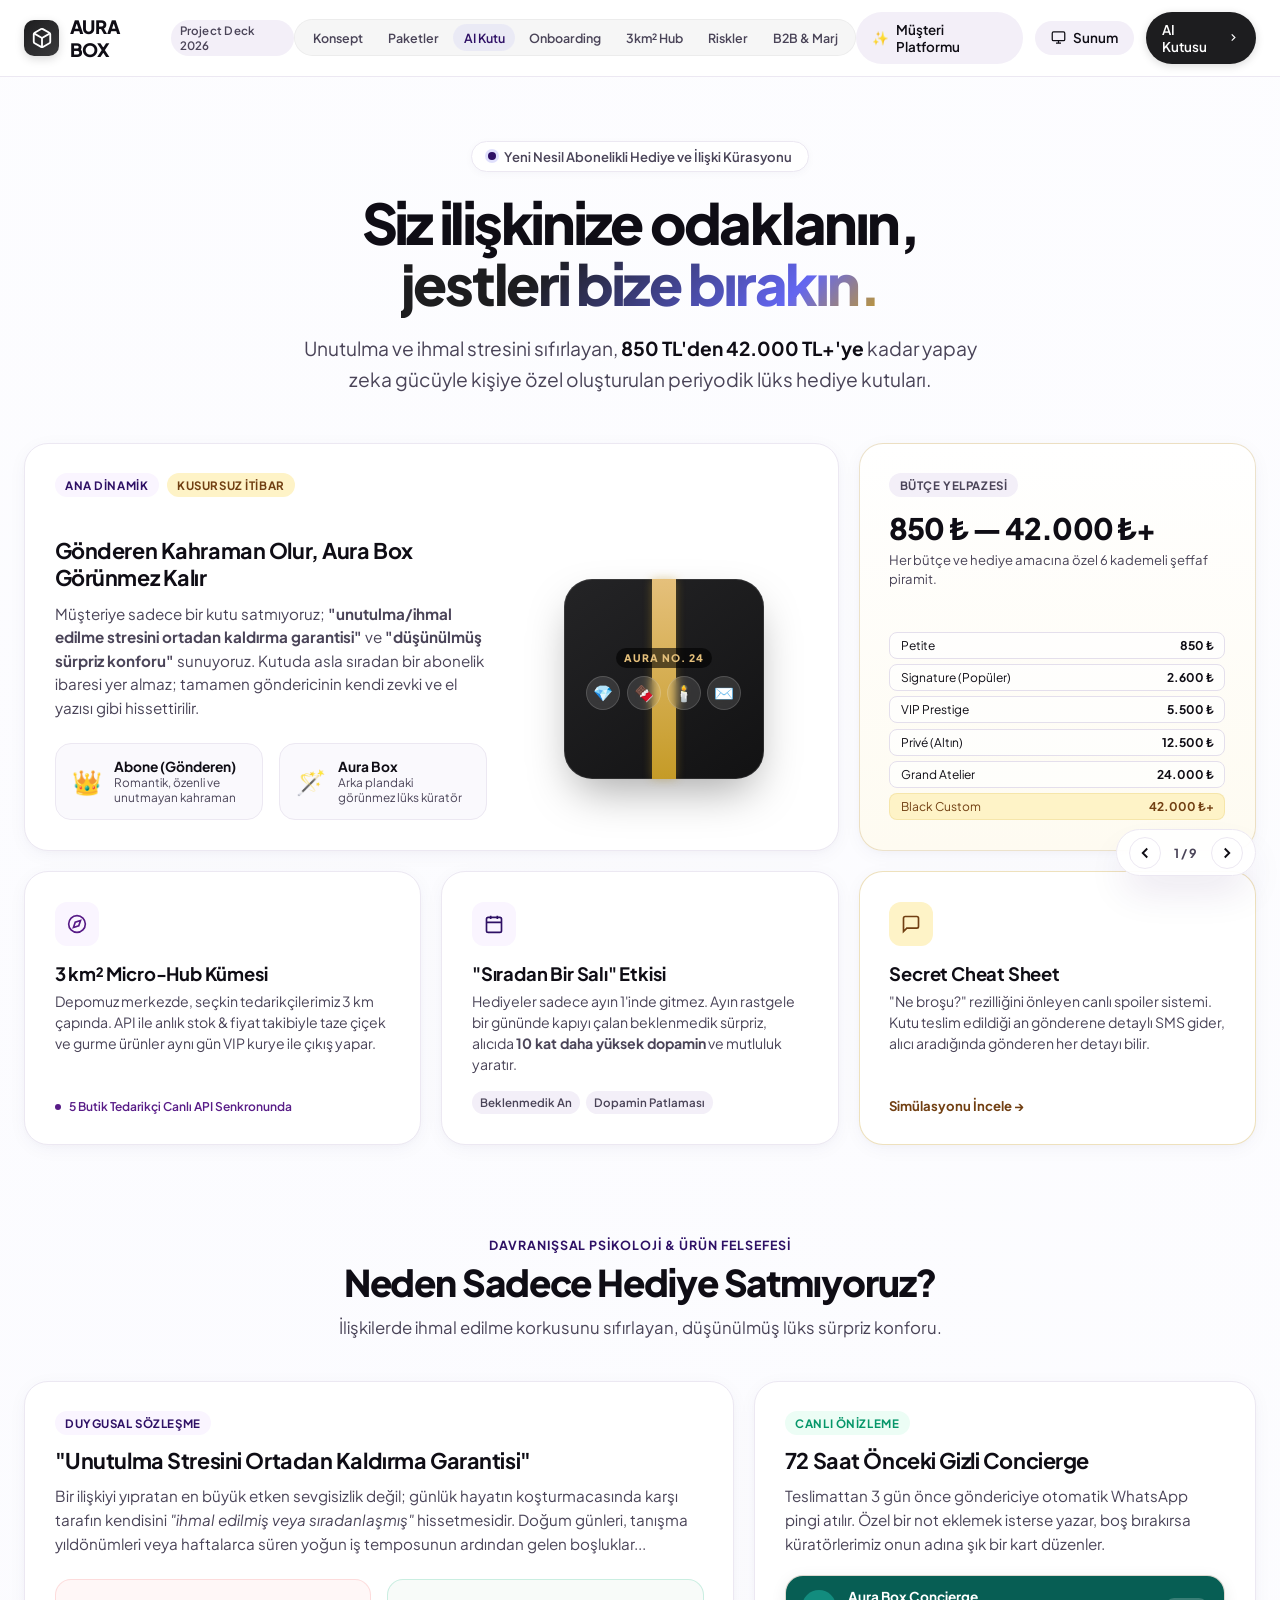
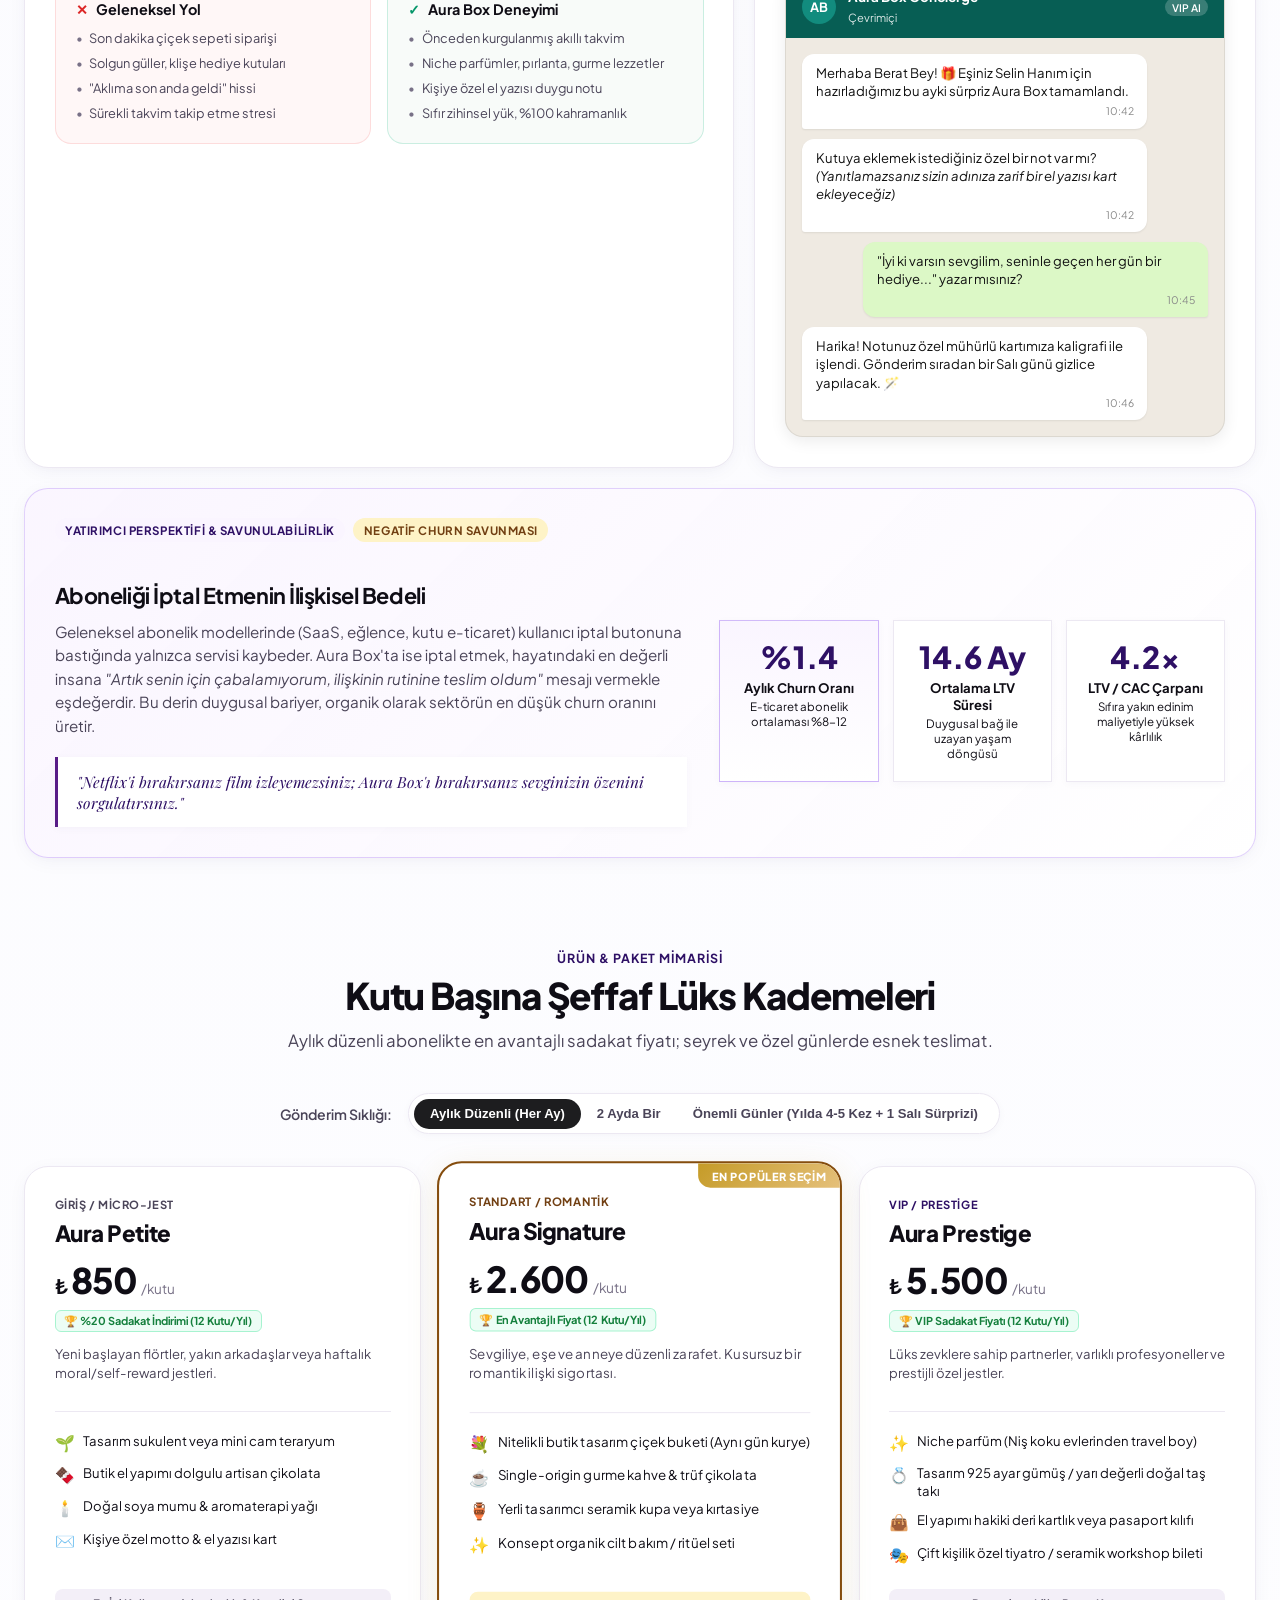
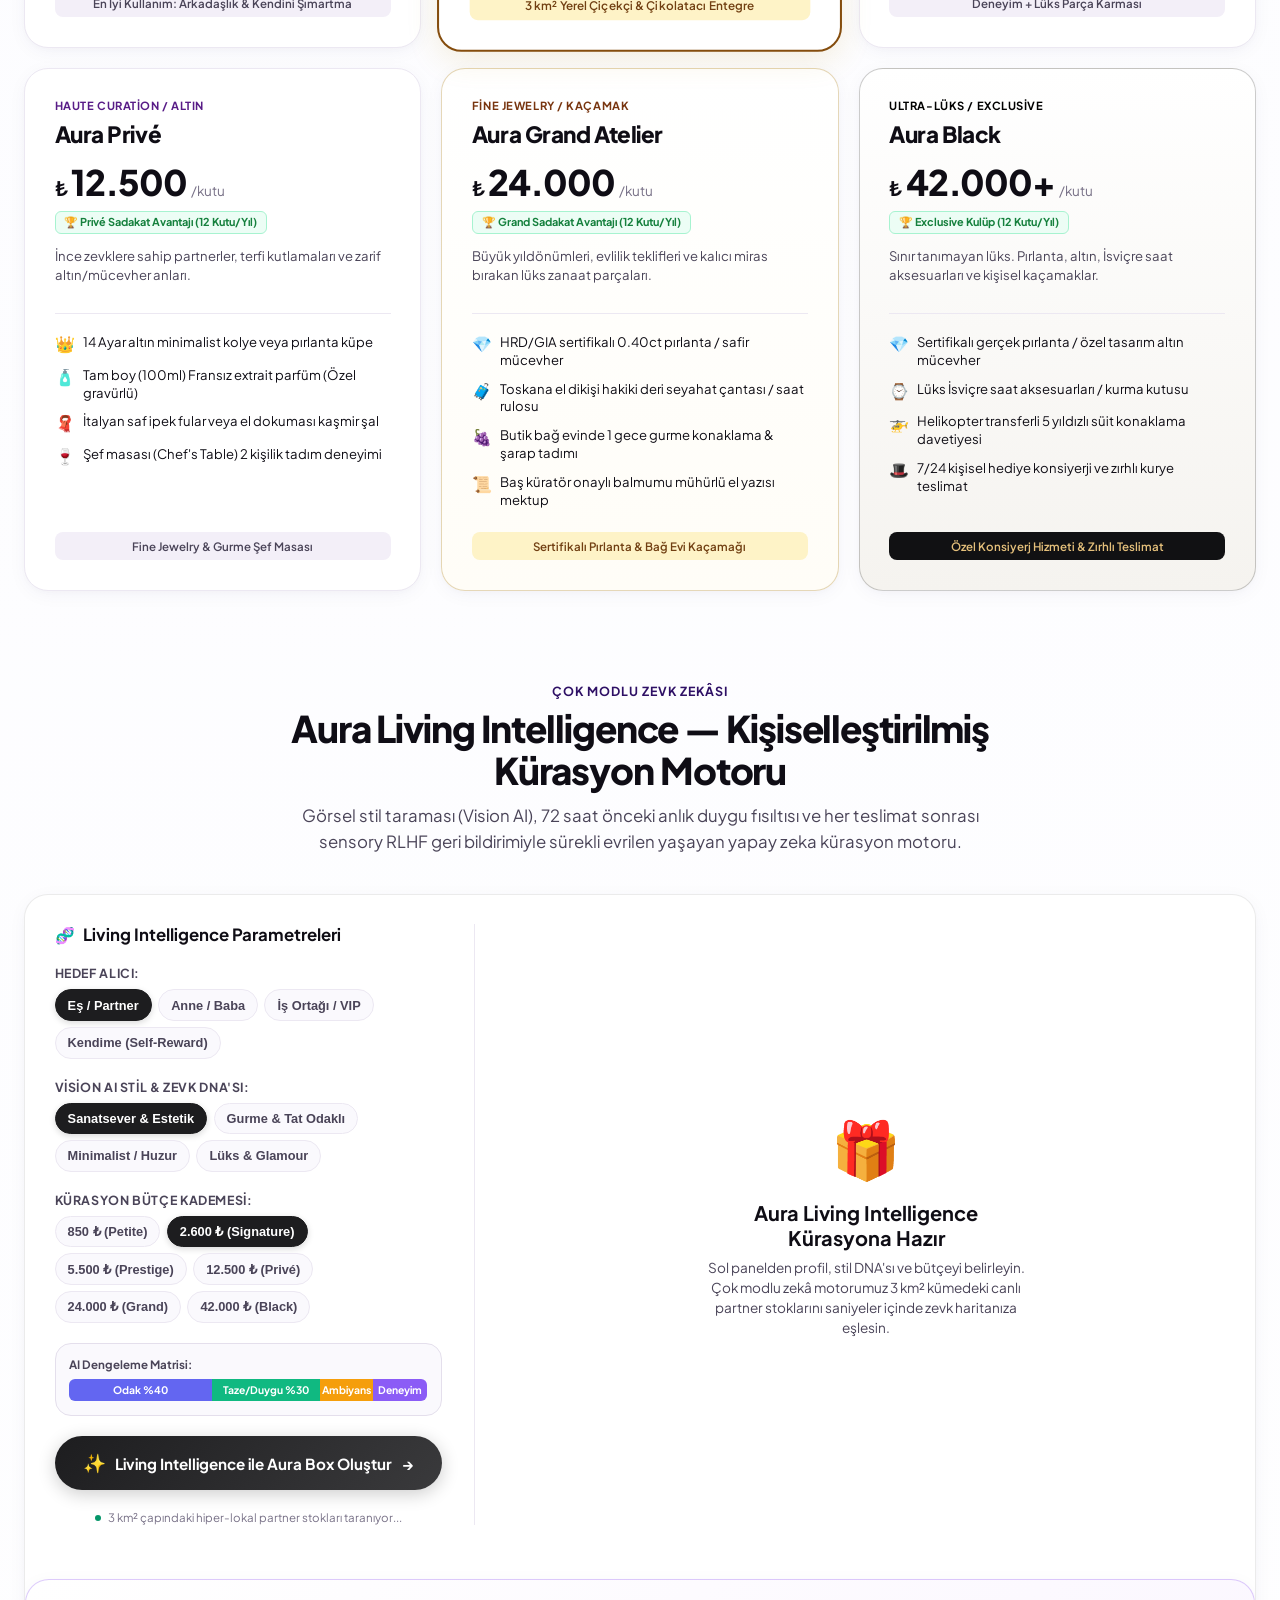
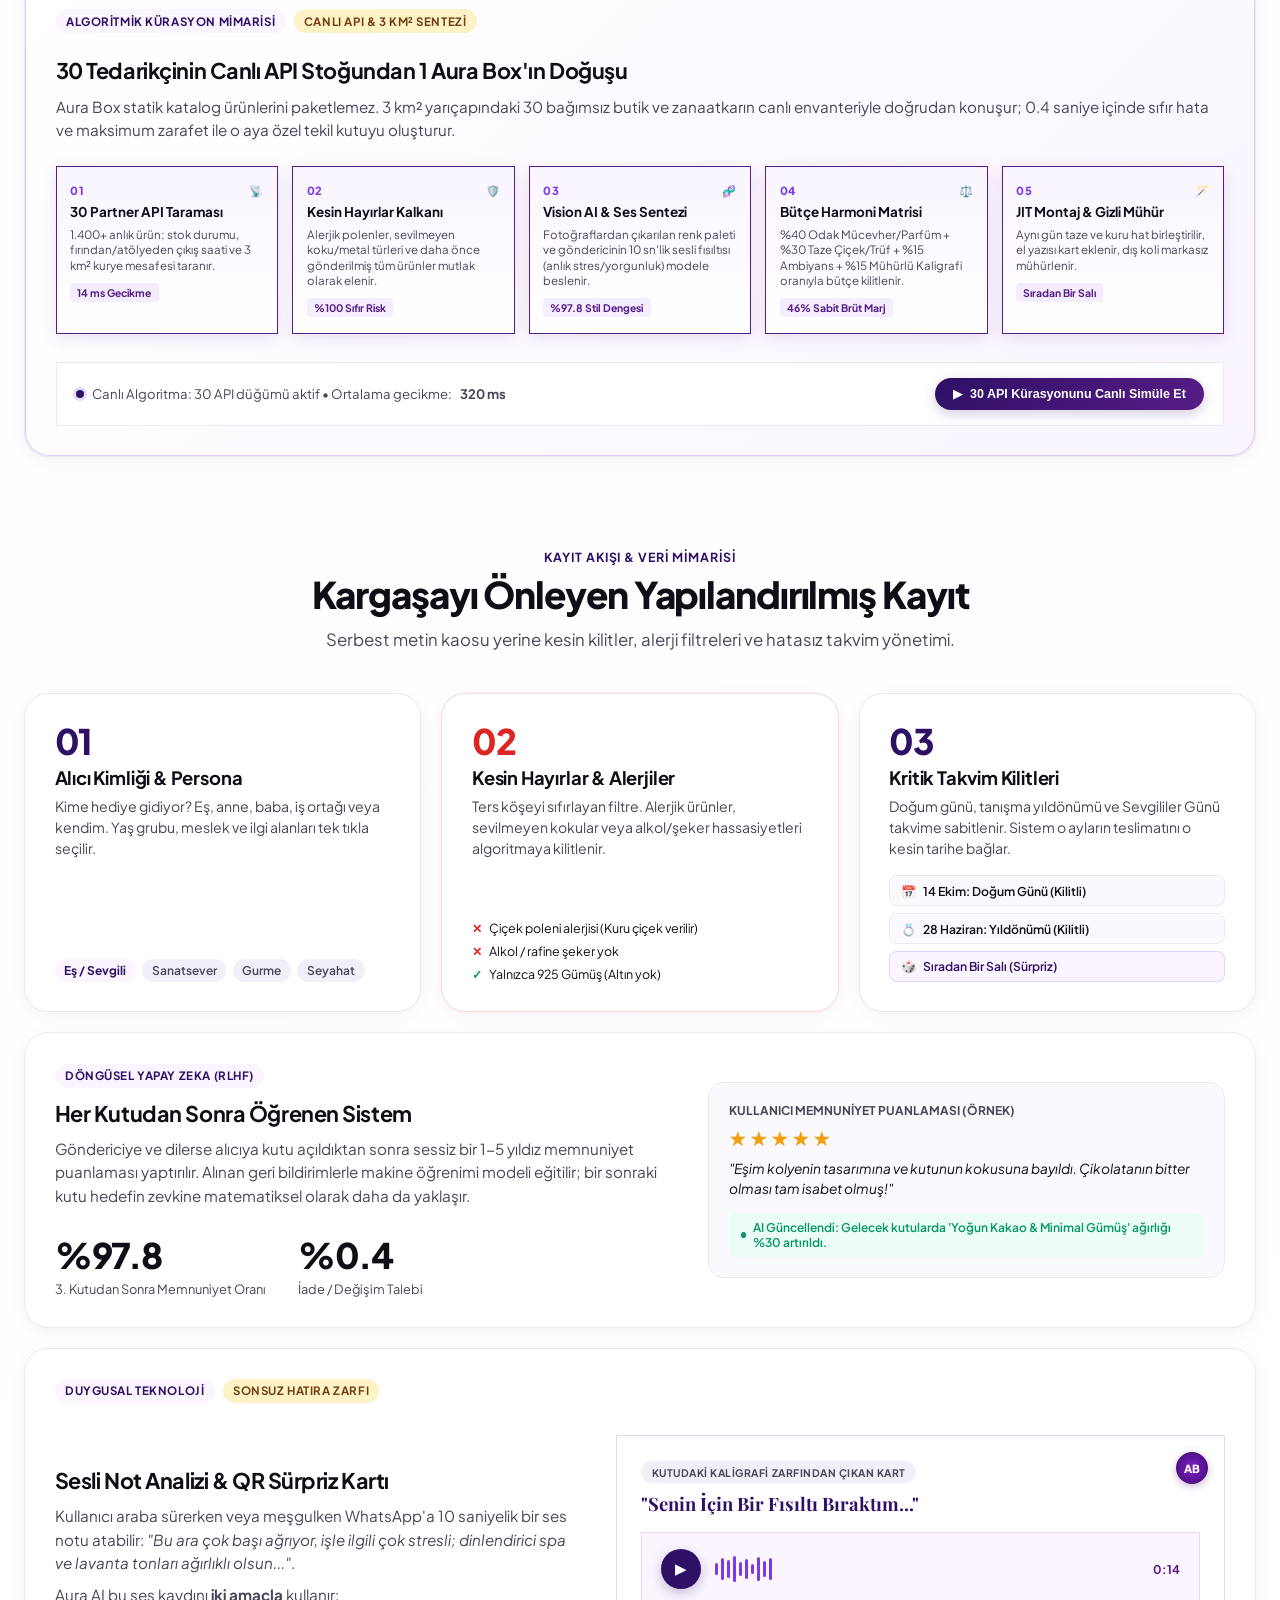
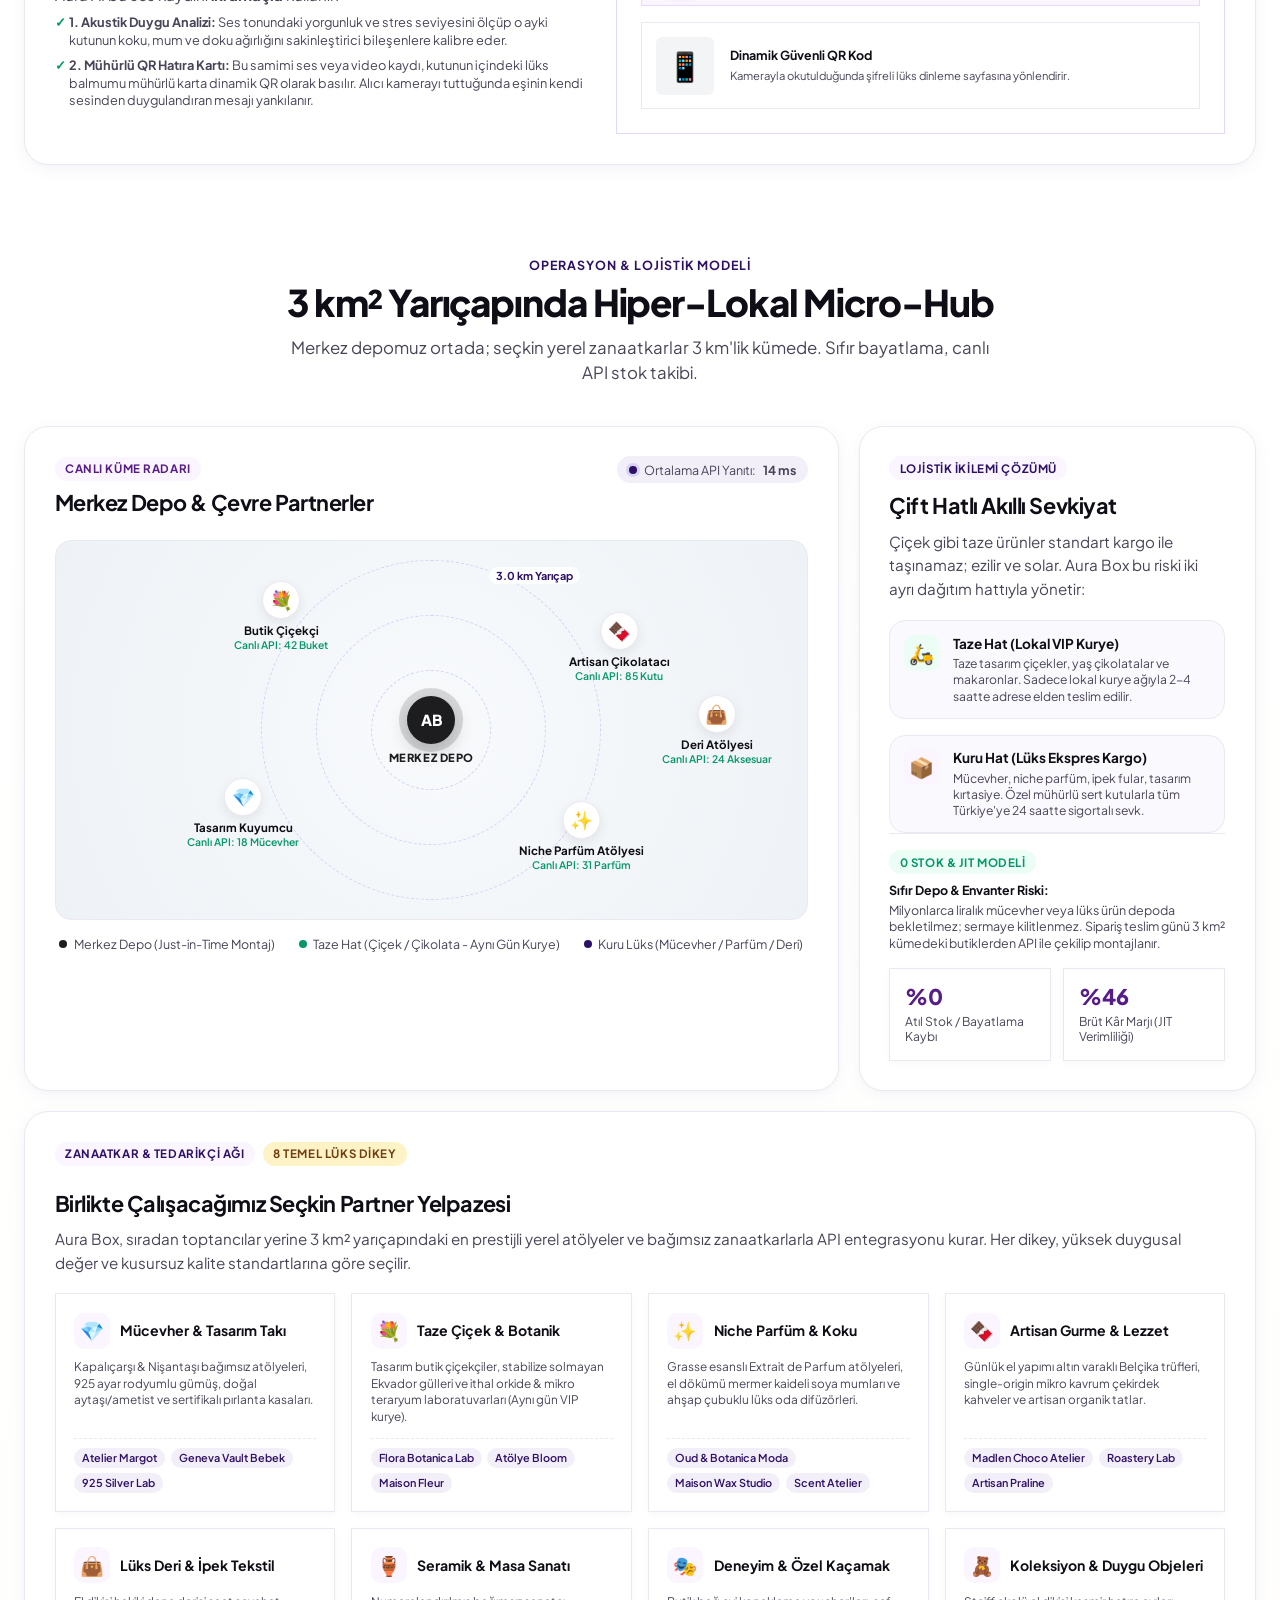
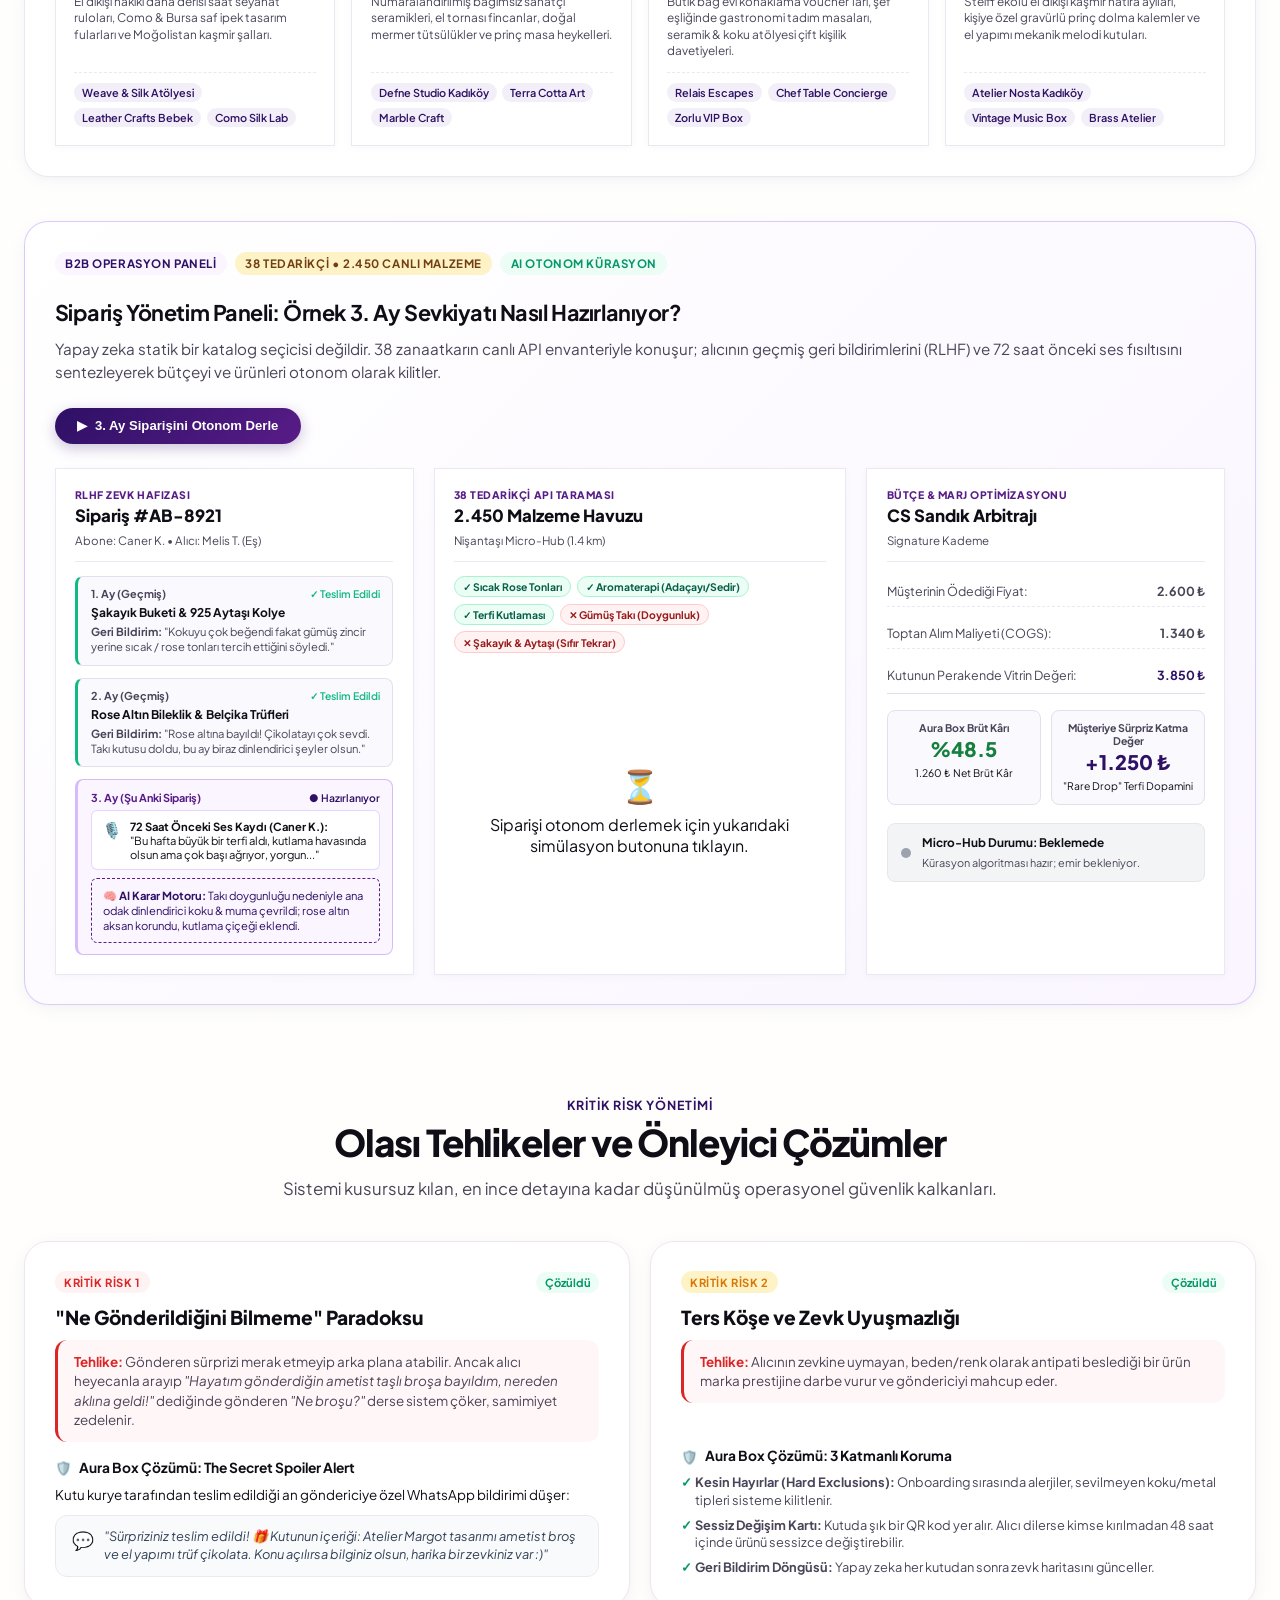
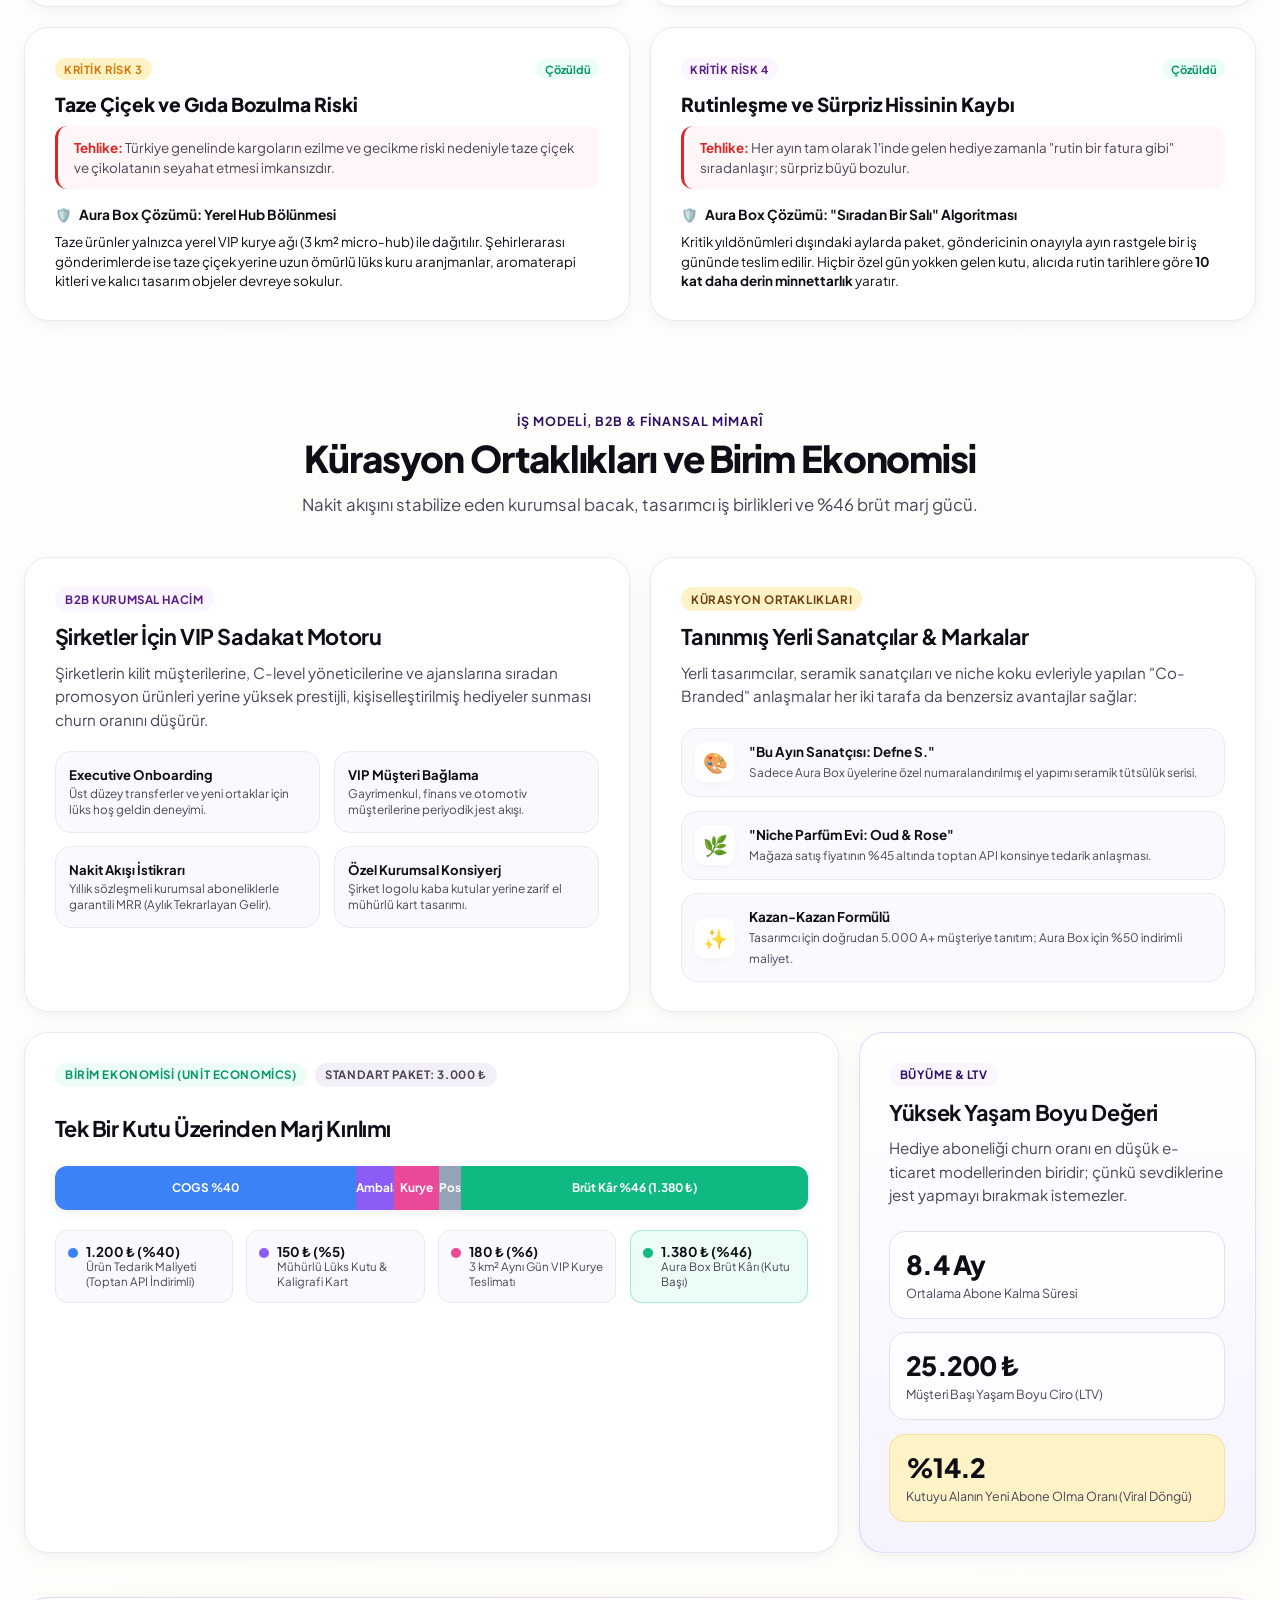
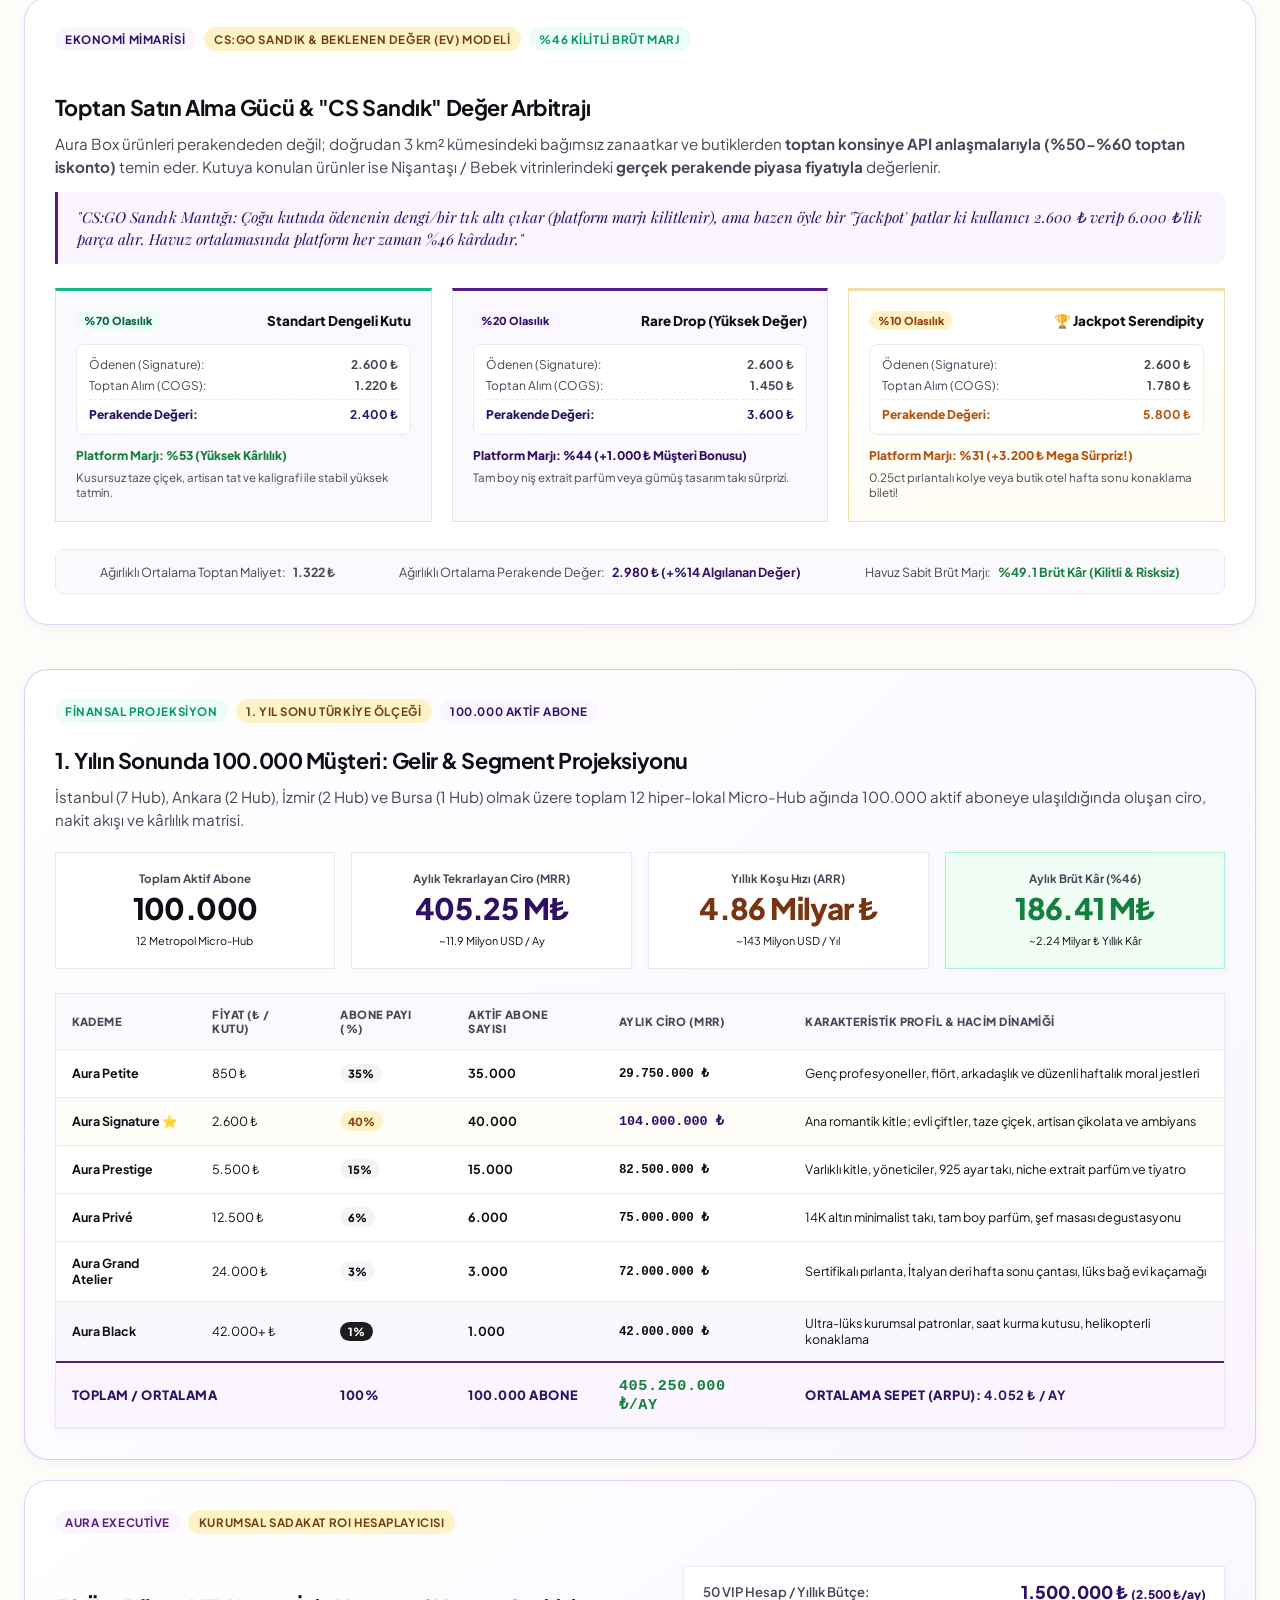
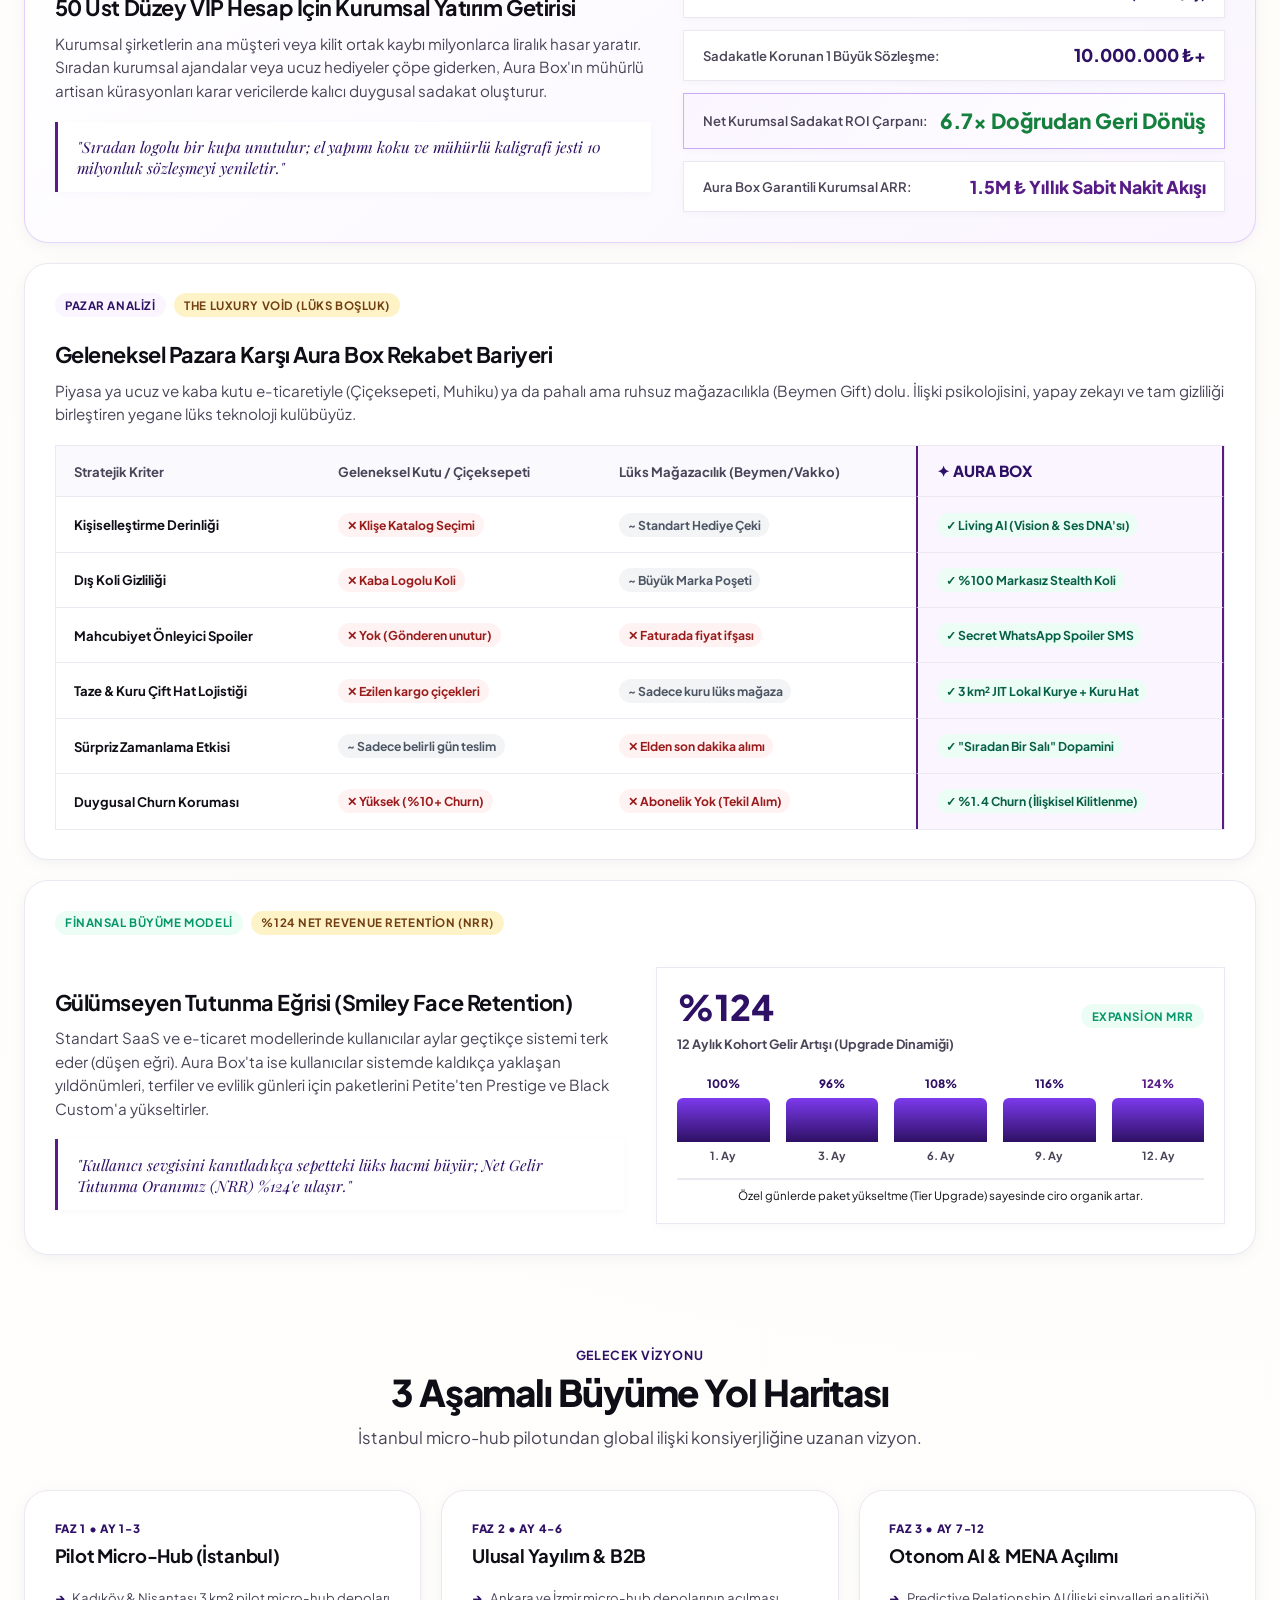
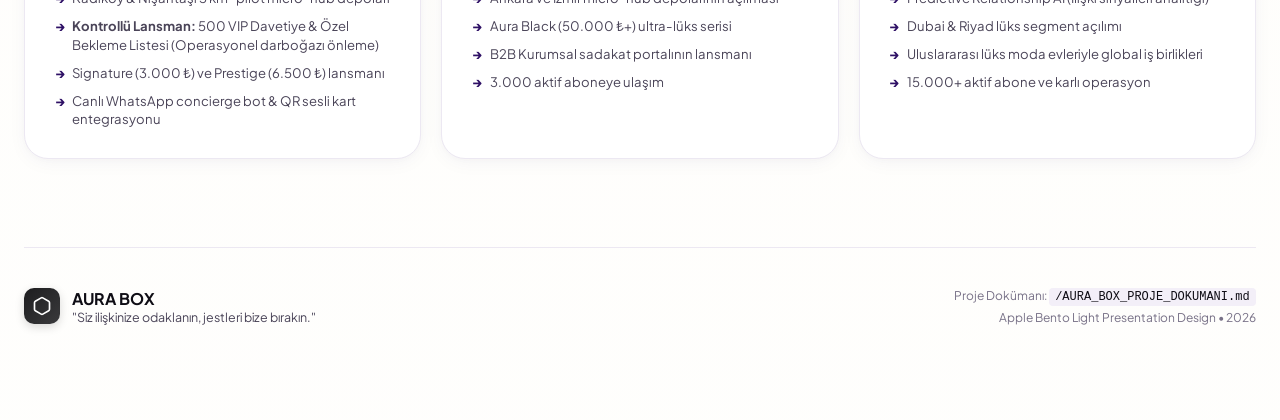
==== sunum/index.html @ 9b52b44d "feat: initial commit of Aura Box platform, pitch deck, and portal" ====
<!DOCTYPE html>
<html lang="tr">
<head>
  <meta charset="UTF-8">
  <meta name="viewport" content="width=device-width, initial-scale=1.0">
  <title>AURA BOX — Akıllı Hediye Kürasyon Platformu | Proje Sunumu</title>
  <link rel="preconnect" href="https://fonts.googleapis.com">
  <link rel="preconnect" href="https://fonts.gstatic.com" crossorigin>
  <link href="https://fonts.googleapis.com/css2?family=Plus+Jakarta+Sans:wght@300;400;500;600;700;800&family=Playfair+Display:ital,wght@0,600;1,500&display=swap" rel="stylesheet">
  <link rel="stylesheet" href="style.css">
</head>
<body class="light-theme">

  <!-- Üst Gezinme Çubuğu (Apple Frosted Glass) -->
  <header class="navbar-wrapper">
    <div class="navbar-container">
      <div class="brand-logo" onclick="window.scrollTo({top: 0, behavior: 'smooth'})">
        <div class="brand-symbol">
          <svg width="22" height="22" viewBox="0 0 24 24" fill="none" stroke="currentColor" stroke-width="2">
            <path d="M21 16V8a2 2 0 0 0-1-1.73l-7-4a2 2 0 0 0-2 0l-7 4A2 2 0 0 0 3 8v8a2 2 0 0 0 1 1.73l7 4a2 2 0 0 0 2 0l7-4A2 2 0 0 0 21 16z"/>
            <polyline points="3.27 6.96 12 12.01 20.73 6.96"/>
            <line x1="12" y1="22.08" x2="12" y2="12"/>
          </svg>
        </div>
        <span class="brand-name">AURA BOX</span>
        <span class="brand-tag">Project Deck 2026</span>
      </div>

      <nav class="nav-links">
        <a href="#deger-onerisi" class="nav-link">Konsept</a>
        <a href="#paketler" class="nav-link">Paketler</a>
        <a href="#lootbox-ai" class="nav-link highlighted-link">AI Kutu</a>
        <a href="#onboarding" class="nav-link">Onboarding</a>
        <a href="#micro-hub" class="nav-link">3km² Hub</a>
        <a href="#risk-cozum" class="nav-link">Riskler</a>
        <a href="#b2b-ekonomi" class="nav-link">B2B & Marj</a>
      </nav>

      <div class="nav-actions">
        <a href="../tasarim/" class="btn btn-secondary" title="Müşteri Platformu & Canlı Deneyim" style="text-decoration: none;">
          <span>✨</span>
          <span>Müşteri Platformu</span>
        </a>
        <button id="btnPresentationMode" class="btn btn-secondary" title="Slayt / Sunum Modu">
          <svg width="15" height="15" viewBox="0 0 24 24" fill="none" stroke="currentColor" stroke-width="2">
            <rect x="2" y="3" width="20" height="14" rx="2" ry="2"/>
            <line x1="8" y1="21" x2="16" y2="21"/>
            <line x1="12" y1="17" x2="12" y2="21"/>
          </svg>
          <span>Sunum</span>
        </button>
        <a href="#lootbox-ai" class="btn btn-primary">
          <span>AI Kutusu</span>
          <svg width="13" height="13" viewBox="0 0 24 24" fill="none" stroke="currentColor" stroke-width="2.2">
            <polyline points="9 18 15 12 9 6"/>
          </svg>
        </a>
      </div>
    </div>
  </header>

  <!-- Sunum İlerleme Çubuğu -->
  <div class="presentation-progress-bar" id="progressBar"></div>

  <!-- Ana İçerik Konteyneri -->
  <main class="page-container">

    <!-- HERO BENTO SECTION -->
    <section class="bento-section hero-section" id="hero">
      <div class="hero-header">
        <div class="pill-badge luxury-badge">
          <span class="pulse-dot"></span>
          Yeni Nesil Abonelikli Hediye ve İlişki Kürasyonu
        </div>
        <h1 class="hero-title">
          Siz ilişkinize odaklanın, <br>
          <span class="gradient-text">jestleri bize bırakın.</span>
        </h1>
        <p class="hero-subtitle">
          Unutulma ve ihmal stresini sıfırlayan, <strong>850 TL'den 42.000 TL+'ye</strong> kadar yapay zeka gücüyle kişiye özel oluşturulan periyodik lüks hediye kutuları.
        </p>
      </div>

      <!-- Hero Bento Grid -->
      <div class="bento-grid hero-grid">
        <!-- Kart 1: Öz Dinamik / Kahraman Paradigması -->
        <div class="bento-card bento-col-8 hero-main-card">
          <div class="card-inner">
            <div class="card-badge-row">
              <span class="tag-pill tag-purple">Ana Dinamik</span>
              <span class="tag-pill tag-gold">Kusursuz İtibar</span>
            </div>
            <div class="hero-concept-layout">
              <div class="concept-text">
                <h3 class="bento-title">Gönderen Kahraman Olur, Aura Box Görünmez Kalır</h3>
                <p class="bento-desc">
                  Müşteriye sadece bir kutu satmıyoruz; <strong>"unutulma/ihmal edilme stresini ortadan kaldırma garantisi"</strong> ve <strong>"düşünülmüş sürpriz konforu"</strong> sunuyoruz. Kutuda asla sıradan bir abonelik ibaresi yer almaz; tamamen göndericinin kendi zevki ve el yazısı gibi hissettirilir.
                </p>
                <div class="hero-role-duo">
                  <div class="role-pill">
                    <span class="role-icon">👑</span>
                    <div>
                      <strong>Abone (Gönderen)</strong>
                      <p>Romantik, özenli ve unutmayan kahraman</p>
                    </div>
                  </div>
                  <div class="role-pill">
                    <span class="role-icon">🪄</span>
                    <div>
                      <strong>Aura Box</strong>
                      <p>Arka plandaki görünmez lüks küratör</p>
                    </div>
                  </div>
                </div>
              </div>
              <div class="hero-box-preview">
                <div class="floating-luxury-box">
                  <div class="box-ribbon"></div>
                  <div class="box-tag">AURA NO. 24</div>
                  <div class="box-items-preview">
                    <div class="item-bubble" title="Tasarım Pırlanta / Gümüş Kolye">💎</div>
                    <div class="item-bubble" title="Artisan Çikolata & Trüf">🍫</div>
                    <div class="item-bubble" title="Niche Kokulu Soya Mumu">🕯️</div>
                    <div class="item-bubble" title="El Yazısı Özel Not">✉️</div>
                  </div>
                </div>
              </div>
            </div>
          </div>
        </div>

        <!-- Kart 2: Fiyat ve Kademe Skalası -->
        <div class="bento-card bento-col-4 metric-card bg-subtle-gold">
          <div class="card-inner">
            <span class="tag-pill tag-neutral">Bütçe Yelpazesi</span>
            <div class="metric-value">850 ₺ — 42.000 ₺+</div>
            <p class="metric-label">Her bütçe ve hediye amacına özel 6 kademeli şeffaf piramit.</p>
            <div class="tier-mini-list">
              <div class="tier-mini-item"><span>Petite</span><strong>850 ₺</strong></div>
              <div class="tier-mini-item"><span>Signature (Popüler)</span><strong>2.600 ₺</strong></div>
              <div class="tier-mini-item"><span>VIP Prestige</span><strong>5.500 ₺</strong></div>
              <div class="tier-mini-item"><span>Privé (Altın)</span><strong>12.500 ₺</strong></div>
              <div class="tier-mini-item"><span>Grand Atelier</span><strong>24.000 ₺</strong></div>
              <div class="tier-mini-item gold"><span>Black Custom</span><strong>42.000 ₺+</strong></div>
            </div>
          </div>
        </div>

        <!-- Kart 3: 3 km² Hyper-Local Micro-Hub -->
        <div class="bento-card bento-col-4 feature-card">
          <div class="card-inner">
            <div class="icon-circle icon-blue">
              <svg width="20" height="20" viewBox="0 0 24 24" fill="none" stroke="currentColor" stroke-width="2">
                <circle cx="12" cy="12" r="10"/>
                <polygon points="16.24 7.76 14.12 14.12 7.76 16.24 9.88 9.88 16.24 7.76"/>
              </svg>
            </div>
            <h4 class="card-title">3 km² Micro-Hub Kümesi</h4>
            <p class="card-body">
              Depomuz merkezde, seçkin tedarikçilerimiz 3 km çapında. API ile anlık stok & fiyat takibiyle taze çiçek ve gurme ürünler aynı gün VIP kurye ile çıkış yapar.
            </p>
            <div class="live-status-pill">
              <span class="status-indicator"></span> 5 Butik Tedarikçi Canlı API Senkronunda
            </div>
          </div>
        </div>

        <!-- Kart 4: Tersine Sürpriz: "Sıradan Bir Salı" -->
        <div class="bento-card bento-col-4 feature-card">
          <div class="card-inner">
            <div class="icon-circle icon-purple">
              <svg width="20" height="20" viewBox="0 0 24 24" fill="none" stroke="currentColor" stroke-width="2">
                <rect x="3" y="4" width="18" height="18" rx="2" ry="2"/>
                <line x1="16" y1="2" x2="16" y2="6"/>
                <line x1="8" y1="2" x2="8" y2="6"/>
                <line x1="3" y1="10" x2="21" y2="10"/>
              </svg>
            </div>
            <h4 class="card-title">"Sıradan Bir Salı" Etkisi</h4>
            <p class="card-body">
              Hediyeler sadece ayın 1'inde gitmez. Ayın rastgele bir gününde kapıyı çalan beklenmedik sürpriz, alıcıda <strong>10 kat daha yüksek dopamin</strong> ve mutluluk yaratır.
            </p>
            <div class="feature-tag-row">
              <span class="mini-chip">Beklenmedik An</span>
              <span class="mini-chip">Dopamin Patlaması</span>
            </div>
          </div>
        </div>

        <!-- Kart 5: Cheat Sheet / "Ne Gönderildiğini Bilmeme" Önleyici -->
        <div class="bento-card bento-col-4 feature-card highlight-border">
          <div class="card-inner">
            <div class="icon-circle icon-gold">
              <svg width="20" height="20" viewBox="0 0 24 24" fill="none" stroke="currentColor" stroke-width="2">
                <path d="M21 15a2 2 0 0 1-2 2H7l-4 4V5a2 2 0 0 1 2-2h14a2 2 0 0 1 2 2z"/>
              </svg>
            </div>
            <h4 class="card-title">Secret Cheat Sheet</h4>
            <p class="card-body">
              "Ne broşu?" rezilliğini önleyen canlı spoiler sistemi. Kutu teslim edildiği an gönderene detaylı SMS gider, alıcı aradığında gönderen her detayı bilir.
            </p>
            <a href="#risk-cozum" class="inline-action-link">Simülasyonu İncele &rarr;</a>
          </div>
        </div>
      </div>
    </section>

    <!-- SECTION 1: DEĞER ÖNERİSİ & PSİKOLOJİ -->
    <section class="bento-section" id="deger-onerisi">
      <div class="section-title-wrap">
        <span class="section-kicker">Davranışsal Psikoloji & Ürün Felsefesi</span>
        <h2 class="section-heading">Neden Sadece Hediye Satmıyoruz?</h2>
        <p class="section-subtext">İlişkilerde ihmal edilme korkusunu sıfırlayan, düşünülmüş lüks sürpriz konforu.</p>
      </div>

      <div class="bento-grid">
        <!-- Büyük Psikoloji Kartı -->
        <div class="bento-card bento-col-7">
          <div class="card-inner">
            <div class="tag-pill tag-purple">Duygusal Sözleşme</div>
            <h3 class="bento-title mt-12">"Unutulma Stresini Ortadan Kaldırma Garantisi"</h3>
            <p class="bento-desc">
              Bir ilişkiyi yıpratan en büyük etken sevgisizlik değil; günlük hayatın koşturmacasında karşı tarafın kendisini <em>"ihmal edilmiş veya sıradanlaşmış"</em> hissetmesidir. Doğum günleri, tanışma yıldönümleri veya haftalarca süren yoğun iş temposunun ardından gelen boşluklar...
            </p>
            <div class="comparison-grid">
              <div class="comparison-box bad">
                <div class="comp-header">
                  <span class="comp-icon">✕</span>
                  <strong>Geleneksel Yol</strong>
                </div>
                <ul>
                  <li>Son dakika çiçek sepeti siparişi</li>
                  <li>Solgun güller, klişe hediye kutuları</li>
                  <li>"Aklıma son anda geldi" hissi</li>
                  <li>Sürekli takvim takip etme stresi</li>
                </ul>
              </div>
              <div class="comparison-box good">
                <div class="comp-header">
                  <span class="comp-icon">✓</span>
                  <strong>Aura Box Deneyimi</strong>
                </div>
                <ul>
                  <li>Önceden kurgulanmış akıllı takvim</li>
                  <li>Niche parfümler, pırlanta, gurme lezzetler</li>
                  <li>Kişiye özel el yazısı duygu notu</li>
                  <li>Sıfır zihinsel yük, %100 kahramanlık</li>
                </ul>
              </div>
            </div>
          </div>
        </div>

        <!-- İnteraktif WhatsApp Concierge Simülatörü -->
        <div class="bento-card bento-col-5">
          <div class="card-inner">
            <div class="tag-pill tag-green">Canlı Önizleme</div>
            <h3 class="bento-title mt-12">72 Saat Önceki Gizli Concierge</h3>
            <p class="bento-desc">
              Teslimattan 3 gün önce göndericiye otomatik WhatsApp pingi atılır. Özel bir not eklemek isterse yazar, boş bırakırsa küratörlerimiz onun adına şık bir kart düzenler.
            </p>

            <div class="phone-chat-mockup">
              <div class="phone-chat-header">
                <div class="chat-avatar">AB</div>
                <div class="chat-info">
                  <strong>Aura Box Concierge</strong>
                  <span>Çevrimiçi</span>
                </div>
                <span class="chat-secure-badge">VIP AI</span>
              </div>
              <div class="chat-bubble-stream">
                <div class="chat-message incoming">
                  <p>Merhaba Berat Bey! 🎁 Eşiniz Selin Hanım için hazırladığımız bu ayki sürpriz Aura Box tamamlandı.</p>
                  <span class="chat-time">10:42</span>
                </div>
                <div class="chat-message incoming">
                  <p>Kutuya eklemek istediğiniz özel bir not var mı? <em>(Yanıtlamazsanız sizin adınıza zarif bir el yazısı kart ekleyeceğiz)</em></p>
                  <span class="chat-time">10:42</span>
                </div>
                <div class="chat-message outgoing">
                  <p>"İyi ki varsın sevgilim, seninle geçen her gün bir hediye..." yazar mısınız?</p>
                  <span class="chat-time">10:45</span>
                </div>
                <div class="chat-message incoming">
                  <p>Harika! Notunuz özel mühürlü kartımıza kaligrafi ile işlendi. Gönderim sıradan bir Salı günü gizlice yapılacak. 🪄</p>
                  <span class="chat-time">10:46</span>
                </div>
              </div>
            </div>
          </div>
        </div>

        <!-- Kart 3: Negatif Churn & Duygusal Kilitlenme (Emotional Lock-In) -->
        <div class="bento-card bento-col-12 emotional-lockin-card">
          <div class="card-inner">
            <div class="card-badge-row">
              <span class="tag-pill tag-purple">Yatırımcı Perspektifi & Savunulabilirlik</span>
              <span class="tag-pill tag-gold">Negatif Churn Savunması</span>
            </div>
            <div class="lockin-layout">
              <div class="lockin-text">
                <h3 class="bento-title mt-8">Aboneliği İptal Etmenin İlişkisel Bedeli</h3>
                <p class="bento-desc">
                  Geleneksel abonelik modellerinde (SaaS, eğlence, kutu e-ticaret) kullanıcı iptal butonuna bastığında yalnızca servisi kaybeder. Aura Box'ta ise iptal etmek, hayatındaki en değerli insana <em>"Artık senin için çabalamıyorum, ilişkinin rutinine teslim oldum"</em> mesajı vermekle eşdeğerdir. Bu derin duygusal bariyer, organik olarak sektörün en düşük churn oranını üretir.
                </p>
                <div class="lockin-quote">
                  "Netflix'i bırakırsanız film izleyemezsiniz; Aura Box'ı bırakırsanız sevginizin özenini sorgulatırsınız."
                </div>
              </div>
              <div class="lockin-metrics-grid">
                <div class="lockin-metric-box highlight">
                  <span class="l-metric-val">%1.4</span>
                  <span class="l-metric-label">Aylık Churn Oranı</span>
                  <span class="l-metric-sub">E-ticaret abonelik ortalaması %8-12</span>
                </div>
                <div class="lockin-metric-box">
                  <span class="l-metric-val">14.6 Ay</span>
                  <span class="l-metric-label">Ortalama LTV Süresi</span>
                  <span class="l-metric-sub">Duygusal bağ ile uzayan yaşam döngüsü</span>
                </div>
                <div class="lockin-metric-box">
                  <span class="l-metric-val">4.2x</span>
                  <span class="l-metric-label">LTV / CAC Çarpanı</span>
                  <span class="l-metric-sub">Sıfıra yakın edinim maliyetiyle yüksek kârlılık</span>
                </div>
              </div>
            </div>
          </div>
        </div>
      </div>
    </section>

    <!-- SECTION 2: MODÜLER PAKETLER & KADEMELER -->
    <section class="bento-section" id="paketler">
      <div class="section-title-wrap">
        <span class="section-kicker">Ürün & Paket Mimarisi</span>
        <h2 class="section-heading">Kutu Başına Şeffaf Lüks Kademeleri</h2>
        <p class="section-subtext">Aylık düzenli abonelikte en avantajlı sadakat fiyatı; seyrek ve özel günlerde esnek teslimat.</p>
      </div>

      <!-- Frekans Seçici Bar -->
      <div class="frequency-selector-bar">
        <span class="freq-label">Gönderim Sıklığı:</span>
        <div class="freq-toggle-group">
          <button class="freq-btn active" data-freq="monthly">Aylık Düzenli (Her Ay)</button>
          <button class="freq-btn" data-freq="bimonthly">2 Ayda Bir</button>
          <button class="freq-btn" data-freq="special">Önemli Günler (Yılda 4-5 Kez + 1 Salı Sürprizi)</button>
        </div>
      </div>

      <!-- Paket Bento Grid -->
      <div class="bento-grid package-grid">
        <!-- Paket 1: Petite -->
        <div class="bento-card package-card" data-tier="petite">
          <div class="card-inner">
            <div class="pack-badge">Giriş / Micro-Jest</div>
            <h3 class="pack-name">Aura Petite</h3>
            <div class="pack-price">
              <span class="currency">₺</span>
              <span class="amount">850</span>
              <span class="period">/kutu</span>
            </div>
            <div class="pack-freq-sub">
              <span class="freq-tag-badge loyalty">🏆 %20 Sadakat İndirimi (12 Kutu/Yıl)</span>
            </div>
            <p class="pack-summary">Yeni başlayan flörtler, yakın arkadaşlar veya haftalık moral/self-reward jestleri.</p>
            <hr class="pack-divider">
            <ul class="pack-feature-list">
              <li><span>🌱</span> Tasarım sukulent veya mini cam teraryum</li>
              <li><span>🍫</span> Butik el yapımı dolgulu artisan çikolata</li>
              <li><span>🕯️</span> Doğal soya mumu & aromaterapi yağı</li>
              <li><span>✉️</span> Kişiye özel motto & el yazısı kart</li>
            </ul>
            <div class="pack-tag-pill">En İyi Kullanım: Arkadaşlık & Kendini Şımartma</div>
          </div>
        </div>

        <!-- Paket 2: Signature (Öne Çıkan Standart) -->
        <div class="bento-card package-card featured-tier" data-tier="signature">
          <div class="popular-ribbon">En Popüler Seçim</div>
          <div class="card-inner">
            <div class="pack-badge gold-badge">Standart / Romantik</div>
            <h3 class="pack-name">Aura Signature</h3>
            <div class="pack-price">
              <span class="currency">₺</span>
              <span class="amount">2.600</span>
              <span class="period">/kutu</span>
            </div>
            <div class="pack-freq-sub">
              <span class="freq-tag-badge loyalty">🏆 En Avantajlı Fiyat (12 Kutu/Yıl)</span>
            </div>
            <p class="pack-summary">Sevgiliye, eşe ve anneye düzenli zarafet. Kusursuz bir romantik ilişki sigortası.</p>
            <hr class="pack-divider">
            <ul class="pack-feature-list">
              <li><span>💐</span> Nitelikli butik tasarım çiçek buketi (Aynı gün kurye)</li>
              <li><span>☕</span> Single-origin gurme kahve & trüf çikolata</li>
              <li><span>🏺</span> Yerli tasarımcı seramik kupa veya kırtasiye</li>
              <li><span>✨</span> Konsept organik cilt bakım / ritüel seti</li>
            </ul>
            <div class="pack-tag-pill gold">3 km² Yerel Çiçekçi & Çikolatacı Entegre</div>
          </div>
        </div>

        <!-- Paket 3: Prestige VIP -->
        <div class="bento-card package-card" data-tier="prestige">
          <div class="card-inner">
            <div class="pack-badge vip-badge">VIP / Prestige</div>
            <h3 class="pack-name">Aura Prestige</h3>
            <div class="pack-price">
              <span class="currency">₺</span>
              <span class="amount">5.500</span>
              <span class="period">/kutu</span>
            </div>
            <div class="pack-freq-sub">
              <span class="freq-tag-badge loyalty">🏆 VIP Sadakat Fiyatı (12 Kutu/Yıl)</span>
            </div>
            <p class="pack-summary">Lüks zevklere sahip partnerler, varlıklı profesyoneller ve prestijli özel jestler.</p>
            <hr class="pack-divider">
            <ul class="pack-feature-list">
              <li><span>✨</span> Niche parfüm (Niş koku evlerinden travel boy)</li>
              <li><span>💍</span> Tasarım 925 ayar gümüş / yarı değerli doğal taş takı</li>
              <li><span>👜</span> El yapımı hakiki deri kartlık veya pasaport kılıfı</li>
              <li><span>🎭</span> Çift kişilik özel tiyatro / seramik workshop bileti</li>
            </ul>
            <div class="pack-tag-pill">Deneyim + Lüks Parça Karması</div>
          </div>
        </div>

        <!-- Paket 4: Privé (Haute Curation) -->
        <div class="bento-card package-card" data-tier="prive">
          <div class="card-inner">
            <div class="pack-badge prive-badge">Haute Curation / Altın</div>
            <h3 class="pack-name">Aura Privé</h3>
            <div class="pack-price">
              <span class="currency">₺</span>
              <span class="amount">12.500</span>
              <span class="period">/kutu</span>
            </div>
            <div class="pack-freq-sub">
              <span class="freq-tag-badge loyalty">🏆 Privé Sadakat Avantajı (12 Kutu/Yıl)</span>
            </div>
            <p class="pack-summary">İnce zevklere sahip partnerler, terfi kutlamaları ve zarif altın/mücevher anları.</p>
            <hr class="pack-divider">
            <ul class="pack-feature-list">
              <li><span>👑</span> 14 Ayar altın minimalist kolye veya pırlanta küpe</li>
              <li><span>🧴</span> Tam boy (100ml) Fransız extrait parfüm (Özel gravürlü)</li>
              <li><span>🧣</span> İtalyan saf ipek fular veya el dokuması kaşmir şal</li>
              <li><span>🍷</span> Şef masası (Chef's Table) 2 kişilik tadım deneyimi</li>
            </ul>
            <div class="pack-tag-pill">Fine Jewelry & Gurme Şef Masası</div>
          </div>
        </div>

        <!-- Paket 5: Grand Atelier (Fine Jewelry & Kaçamak) -->
        <div class="bento-card package-card grand-tier" data-tier="grand">
          <div class="card-inner">
            <div class="pack-badge grand-badge">Fine Jewelry / Kaçamak</div>
            <h3 class="pack-name">Aura Grand Atelier</h3>
            <div class="pack-price">
              <span class="currency">₺</span>
              <span class="amount">24.000</span>
              <span class="period">/kutu</span>
            </div>
            <div class="pack-freq-sub">
              <span class="freq-tag-badge loyalty">🏆 Grand Sadakat Avantajı (12 Kutu/Yıl)</span>
            </div>
            <p class="pack-summary">Büyük yıldönümleri, evlilik teklifleri ve kalıcı miras bırakan lüks zanaat parçaları.</p>
            <hr class="pack-divider">
            <ul class="pack-feature-list">
              <li><span>💎</span> HRD/GIA sertifikalı 0.40ct pırlanta / safir mücevher</li>
              <li><span>🧳</span> Toskana el dikişi hakiki deri seyahat çantası / saat rulosu</li>
              <li><span>🍇</span> Butik bağ evinde 1 gece gurme konaklama & şarap tadımı</li>
              <li><span>📜</span> Baş küratör onaylı balmumu mühürlü el yazısı mektup</li>
            </ul>
            <div class="pack-tag-pill gold">Sertifikalı Pırlanta & Bağ Evi Kaçamağı</div>
          </div>
        </div>

        <!-- Paket 6: Black Custom Exclusive -->
        <div class="bento-card package-card black-exclusive-card" data-tier="black">
          <div class="card-inner">
            <div class="pack-badge black-badge">Ultra-Lüks / Exclusive</div>
            <h3 class="pack-name">Aura Black</h3>
            <div class="pack-price">
              <span class="currency">₺</span>
              <span class="amount">42.000+</span>
              <span class="period">/kutu</span>
            </div>
            <div class="pack-freq-sub">
              <span class="freq-tag-badge loyalty">🏆 Exclusive Kulüp (12 Kutu/Yıl)</span>
            </div>
            <p class="pack-summary">Sınır tanımayan lüks. Pırlanta, altın, İsviçre saat aksesuarları ve kişisel kaçamaklar.</p>
            <hr class="pack-divider">
            <ul class="pack-feature-list">
              <li><span>💎</span> Sertifikalı gerçek pırlanta / özel tasarım altın mücevher</li>
              <li><span>⌚</span> Lüks İsviçre saat aksesuarları / kurma kutusu</li>
              <li><span>🚁</span> Helikopter transferli 5 yıldızlı süit konaklama davetiyesi</li>
              <li><span>🎩</span> 7/24 kişisel hediye konsiyerji ve zırhlı kurye teslimat</li>
            </ul>
            <div class="pack-tag-pill black">Özel Konsiyerj Hizmeti & Zırhlı Teslimat</div>
          </div>
        </div>
      </div>
    </section>

    <!-- SECTION 3: AURA LIVING INTELLIGENCE ENGINE -->
    <section class="bento-section" id="lootbox-ai">
      <div class="section-title-wrap">
        <span class="section-kicker">Çok Modlu Zevk Zekâsı</span>
        <h2 class="section-heading">Aura Living Intelligence — Kişiselleştirilmiş Kürasyon Motoru</h2>
        <p class="section-subtext">
          Görsel stil taraması (Vision AI), 72 saat önceki anlık duygu fısıltısı ve her teslimat sonrası sensory RLHF geri bildirimiyle sürekli evrilen yaşayan yapay zeka kürasyon motoru.
        </p>
      </div>

      <div class="bento-card lootbox-master-card">
        <div class="card-inner">
          <div class="lootbox-interface">
            <!-- Sol Panel: Parametre Seçiciler -->
            <div class="lootbox-controls">
              <div class="control-header">
                <span class="control-icon">🧬</span>
                <h4>Living Intelligence Parametreleri</h4>
              </div>

              <div class="input-group">
                <label>Hedef Alıcı:</label>
                <div class="pill-selector-row" id="targetSelector">
                  <button class="selector-pill active" data-target="es">Eş / Partner</button>
                  <button class="selector-pill" data-target="anne">Anne / Baba</button>
                  <button class="selector-pill" data-target="b2b">İş Ortağı / VIP</button>
                  <button class="selector-pill" data-target="self">Kendime (Self-Reward)</button>
                </div>
              </div>

              <div class="input-group">
                <label>Vision AI Stil & Zevk DNA'sı:</label>
                <div class="pill-selector-row" id="personaSelector">
                  <button class="selector-pill active" data-persona="sanatsever">Sanatsever & Estetik</button>
                  <button class="selector-pill" data-persona="gurme">Gurme & Tat Odaklı</button>
                  <button class="selector-pill" data-persona="minimalist">Minimalist / Huzur</button>
                  <button class="selector-pill" data-persona="luks">Lüks & Glamour</button>
                </div>
              </div>

              <div class="input-group">
                <label>Kürasyon Bütçe Kademesi:</label>
                <div class="pill-selector-row" id="budgetSelector">
                  <button class="selector-pill" data-budget="850">850 ₺ (Petite)</button>
                  <button class="selector-pill active" data-budget="2600">2.600 ₺ (Signature)</button>
                  <button class="selector-pill" data-budget="5500">5.500 ₺ (Prestige)</button>
                  <button class="selector-pill" data-budget="12500">12.500 ₺ (Privé)</button>
                  <button class="selector-pill" data-budget="24000">24.000 ₺ (Grand)</button>
                  <button class="selector-pill" data-budget="42000">42.000 ₺ (Black)</button>
                </div>
              </div>

              <div class="algorithm-breakdown-bar">
                <div class="bar-label">AI Dengeleme Matrisi:</div>
                <div class="segmented-bar">
                  <span class="segment seg-1" style="width: 40%;" title="%40 Ana Parça">Odak %40</span>
                  <span class="segment seg-2" style="width: 30%;" title="%30 Duygusal / Taze">Taze/Duygu %30</span>
                  <span class="segment seg-3" style="width: 15%;" title="%15 Ambiyans">Ambiyans %15</span>
                  <span class="segment seg-4" style="width: 15%;" title="%15 Sunum & Not">Deneyim %15</span>
                </div>
              </div>

              <button class="btn btn-lootbox-roll" id="btnRollBox">
                <span class="roll-sparkle">✨</span>
                <span>Living Intelligence ile Aura Box Oluştur</span>
                <span class="roll-arrow">&rarr;</span>
              </button>
              <div class="api-sync-indicator">
                <span class="sync-dot"></span> 3 km² çapındaki hiper-lokal partner stokları taranıyor...
              </div>
            </div>

            <!-- Sağ Panel: Kasa Açılımı Sahnesi & Sonuçlar -->
            <div class="lootbox-stage" id="lootboxStage">
              <div class="unboxing-placeholder" id="stagePlaceholder">
                <div class="vault-icon">🎁</div>
                <h3>Aura Living Intelligence Kürasyona Hazır</h3>
                <p>Sol panelden profil, stil DNA'sı ve bütçeyi belirleyin. Çok modlu zekâ motorumuz 3 km² kümedeki canlı partner stoklarını saniyeler içinde zevk haritanıza eşlesin.</p>
              </div>

              <div class="unboxing-active hidden" id="stageActive">
                <div class="lootbox-rolling-animation">
                  <div class="spinner-ring"></div>
                  <div class="rolling-text">Vision AI DNA'sı & Canlı API Stokları Taranıyor...</div>
                </div>
              </div>

              <div class="unboxing-result hidden" id="stageResult">
                <div class="result-header">
                  <div>
                    <span class="loot-tier-tag" id="resTierTag">SIGNATURE EDITION</span>
                    <h3 class="loot-title" id="resTitle">"Sanatsever Eş" Kürasyonu</h3>
                  </div>
                  <div class="loot-market-value">
                    <span class="value-title">Kürasyon Perakende Değeri:</span>
                    <strong class="value-num" id="resTotalValue">4.200 ₺</strong>
                  </div>
                </div>

                <div class="loot-items-grid" id="resItemsGrid">
                  <!-- JS dinamik dolduracak -->
                </div>

                <div class="loot-concierge-note" id="resConciergeNote">
                  <strong>Aura Zekâ Küratör Notu:</strong>
                  <p id="resNoteText">"Seçilen Fransız lavantası buketi ve el yapımı aytaşı kolye, alıcının sakin tonlara olan ilgisine göre eşleştirildi."</p>
                </div>
              </div>
            </div>
          </div>
        </div>

        <!-- 30 Canlı Partner API'sinden 1 Kutunun Doğuşu (Algoritmik Pipeline Kartı) -->
        <div class="bento-card bento-col-12 curation-pipeline-card">
          <div class="card-inner">
            <div class="card-badge-row">
              <span class="tag-pill tag-purple">Algoritmik Kürasyon Mimarisi</span>
              <span class="tag-pill tag-gold">Canlı API & 3 km² Sentezi</span>
            </div>
            <h3 class="bento-title mt-8">30 Tedarikçinin Canlı API Stoğundan 1 Aura Box'ın Doğuşu</h3>
            <p class="bento-desc">
              Aura Box statik katalog ürünlerini paketlemez. 3 km² yarıçapındaki 30 bağımsız butik ve zanaatkarın canlı envanteriyle doğrudan konuşur; 0.4 saniye içinde sıfır hata ve maksimum zarafet ile o aya özel tekil kutuyu oluşturur.
            </p>

            <div class="pipeline-stepper">
              <!-- Adım 1 -->
              <div class="p-step-box active-flow">
                <div class="p-step-num"><span>01</span> 📡</div>
                <div class="p-step-title">30 Partner API Taraması</div>
                <div class="p-step-desc">1.400+ anlık ürün; stok durumu, fırından/atölyeden çıkış saati ve 3 km² kurye mesafesi taranır.</div>
                <span class="p-step-badge">14 ms Gecikme</span>
              </div>

              <!-- Adım 2 -->
              <div class="p-step-box active-flow">
                <div class="p-step-num"><span>02</span> 🛡️</div>
                <div class="p-step-title">Kesin Hayırlar Kalkanı</div>
                <div class="p-step-desc">Alerjik polenler, sevilmeyen koku/metal türleri ve daha önce gönderilmiş tüm ürünler mutlak olarak elenir.</div>
                <span class="p-step-badge">%100 Sıfır Risk</span>
              </div>

              <!-- Adım 3 -->
              <div class="p-step-box active-flow">
                <div class="p-step-num"><span>03</span> 🧬</div>
                <div class="p-step-title">Vision AI & Ses Sentezi</div>
                <div class="p-step-desc">Fotoğraflardan çıkarılan renk paleti ve göndericinin 10 sn'lik sesli fısıltısı (anlık stres/yorgunluk) modele beslenir.</div>
                <span class="p-step-badge">%97.8 Stil Dengesi</span>
              </div>

              <!-- Adım 4 -->
              <div class="p-step-box active-flow">
                <div class="p-step-num"><span>04</span> ⚖️</div>
                <div class="p-step-title">Bütçe Harmoni Matrisi</div>
                <div class="p-step-desc">%40 Odak Mücevher/Parfüm + %30 Taze Çiçek/Trüf + %15 Ambiyans + %15 Mühürlü Kaligrafi oranıyla bütçe kilitlenir.</div>
                <span class="p-step-badge">46% Sabit Brüt Marj</span>
              </div>

              <!-- Adım 5 -->
              <div class="p-step-box active-flow">
                <div class="p-step-num"><span>05</span> 🪄</div>
                <div class="p-step-title">JIT Montaj & Gizli Mühür</div>
                <div class="p-step-desc">Aynı gün taze ve kuru hat birleştirilir, el yazısı kart eklenir, dış koli markasız mühürlenir.</div>
                <span class="p-step-badge">Sıradan Bir Salı</span>
              </div>
            </div>

            <div class="pipeline-cta-bar">
              <div class="pipeline-live-stat">
                <span class="pulse-dot"></span> Canlı Algoritma: 30 API düğümü aktif • Ortalama gecikme: <strong id="pipelineLatency">320 ms</strong>
              </div>
              <button class="btn-pipeline-sim" id="btnSimulatePipeline" onclick="runPipelineSimulation()">
                <span>▶</span> 30 API Kürasyonunu Canlı Simüle Et
              </button>
            </div>

            <!-- Simülasyon Canlı Konsolu (Animatif Akış) -->
            <div class="pipeline-sim-console hidden" id="pipelineSimConsole">
              <div class="sim-console-header">
                <div class="sim-live-status">
                  <span class="sim-pulse-spinner"></span>
                  <span id="simStatusText">30 Partner API'si taranıyor...</span>
                </div>
                <span class="sim-timer-tag" id="simStopwatch">0 ms</span>
              </div>
              <div class="sim-progress-track">
                <div class="sim-progress-fill" id="simProgressFill"></div>
              </div>
              <div class="sim-curated-preview hidden" id="simCuratedPreview">
                <div class="sim-preview-badge">✨ KUTU 342 MS İÇİNDE BAŞARIYLA SENTEZLENDİ</div>
                <div class="sim-preview-grid">
                  <div class="sim-p-item">🌸 <strong>Flora Botanica:</strong> Fransız Lavantası Buketi (Stok: Canlı API • 1.1 km)</div>
                  <div class="sim-p-item">💎 <strong>Atelier Margot:</strong> 925 Aytaşı Kolye (Stok: 2 Adet • 0.8 km)</div>
                  <div class="sim-p-item">🍫 <strong>Madlen Choco:</strong> Altın Varaklı Trüf (Aynı Gün Üretim • Bebek)</div>
                  <div class="sim-p-item">💌 <strong>Kaligrafi Atölyesi:</strong> Mühürlü Kişisel Mektup + Sesli QR</div>
                </div>
              </div>
            </div>
          </div>
        </div>
      </div>
    </section>

    <!-- SECTION 4: KULLANICI ONBOARDING & ALGORİTMA AKIŞI -->
    <section class="bento-section" id="onboarding">
      <div class="section-title-wrap">
        <span class="section-kicker">Kayıt Akışı & Veri Mimarisi</span>
        <h2 class="section-heading">Kargaşayı Önleyen Yapılandırılmış Kayıt</h2>
        <p class="section-subtext">Serbest metin kaosu yerine kesin kilitler, alerji filtreleri ve hatasız takvim yönetimi.</p>
      </div>

      <div class="bento-grid">
        <!-- Adım 1: Alıcı Profili -->
        <div class="bento-card bento-col-4 flow-card">
          <div class="card-inner">
            <div class="step-num">01</div>
            <h4 class="card-title">Alıcı Kimliği & Persona</h4>
            <p class="card-body">Kime hediye gidiyor? Eş, anne, baba, iş ortağı veya kendim. Yaş grubu, meslek ve ilgi alanları tek tıkla seçilir.</p>
            <div class="structured-tags">
              <span class="s-tag active">Eş / Sevgili</span>
              <span class="s-tag">Sanatsever</span>
              <span class="s-tag">Gurme</span>
              <span class="s-tag">Seyahat</span>
            </div>
          </div>
        </div>

        <!-- Adım 2: Kesin Hayırlar (Hard Exclusions) -->
        <div class="bento-card bento-col-4 flow-card highlight-danger">
          <div class="card-inner">
            <div class="step-num step-alert">02</div>
            <h4 class="card-title">Kesin Hayırlar & Alerjiler</h4>
            <p class="card-body">Ters köşeyi sıfırlayan filtre. Alerjik ürünler, sevilmeyen kokular veya alkol/şeker hassasiyetleri algoritmaya kilitlenir.</p>
            <div class="exclusion-list">
              <div class="ex-item"><span class="cross">✕</span> Çiçek poleni alerjisi (Kuru çiçek verilir)</div>
              <div class="ex-item"><span class="cross">✕</span> Alkol / rafine şeker yok</div>
              <div class="ex-item"><span class="check">✓</span> Yalnızca 925 Gümüş (Altın yok)</div>
            </div>
          </div>
        </div>

        <!-- Adım 3: Kritik Takvim Kilitleri -->
        <div class="bento-card bento-col-4 flow-card">
          <div class="card-inner">
            <div class="step-num">03</div>
            <h4 class="card-title">Kritik Takvim Kilitleri</h4>
            <p class="card-body">Doğum günü, tanışma yıldönümü ve Sevgililer Günü takvime sabitlenir. Sistem o ayların teslimatını o kesin tarihe bağlar.</p>
            <div class="calendar-preview">
              <div class="cal-badge"><span class="cal-icon">📅</span> 14 Ekim: Doğum Günü (Kilitli)</div>
              <div class="cal-badge"><span class="cal-icon">💍</span> 28 Haziran: Yıldönümü (Kilitli)</div>
              <div class="cal-badge random"><span class="cal-icon">🎲</span> Sıradan Bir Salı (Sürpriz)</div>
            </div>
          </div>
        </div>

        <!-- Adım 4 & 5 Geniş Bento Kartı -->
        <div class="bento-card bento-col-12 feedback-flow-card">
          <div class="card-inner">
            <div class="feedback-layout">
              <div class="fb-left">
                <span class="tag-pill tag-purple">Döngüsel Yapay Zeka (RLHF)</span>
                <h3 class="bento-title mt-12">Her Kutudan Sonra Öğrenen Sistem</h3>
                <p class="bento-desc">
                  Göndericiye ve dilerse alıcıya kutu açıldıktan sonra sessiz bir 1-5 yıldız memnuniyet puanlaması yaptırılır. Alınan geri bildirimlerle makine öğrenimi modeli eğitilir; bir sonraki kutu hedefin zevkine matematiksel olarak daha da yaklaşır.
                </p>
                <div class="accuracy-graph">
                  <div class="acc-metric">
                    <strong>%97.8</strong>
                    <span>3. Kutudan Sonra Memnuniyet Oranı</span>
                  </div>
                  <div class="acc-metric">
                    <strong>%0.4</strong>
                    <span>İade / Değişim Talebi</span>
                  </div>
                </div>
              </div>
              <div class="fb-right">
                <div class="feedback-demo-box">
                  <div class="fb-demo-title">Kullanıcı Memnuniyet Puanlaması (Örnek)</div>
                  <div class="star-rating-row">
                    <span class="star active">★</span>
                    <span class="star active">★</span>
                    <span class="star active">★</span>
                    <span class="star active">★</span>
                    <span class="star active">★</span>
                  </div>
                  <p class="fb-comment">"Eşim kolyenin tasarımına ve kutunun kokusuna bayıldı. Çikolatanın bitter olması tam isabet olmuş!"</p>
                  <div class="ai-learned-tag">
                    <span class="pulse-mini"></span> AI Güncellendi: Gelecek kutularda 'Yoğun Kakao & Minimal Gümüş' ağırlığı %30 artırıldı.
                  </div>
                </div>
              </div>
            </div>
          </div>
        </div>

        <!-- QR Sesli & Videolu Hatıra Kartı Kartı (Voice Memo Keepsake) -->
        <div class="bento-card bento-col-12 voice-keepsake-card">
          <div class="card-inner">
            <div class="card-badge-row">
              <span class="tag-pill tag-purple">Duygusal Teknoloji</span>
              <span class="tag-pill tag-gold">Sonsuz Hatıra Zarfı</span>
            </div>
            <div class="voice-keepsake-layout">
              <div class="voice-keepsake-info">
                <h3 class="bento-title mt-8">Sesli Not Analizi & QR Sürpriz Kartı</h3>
                <p class="bento-desc">
                  Kullanıcı araba sürerken veya meşgulken WhatsApp'a 10 saniyelik bir ses notu atabilir: <em>"Bu ara çok başı ağrıyor, işle ilgili çok stresli; dinlendirici spa ve lavanta tonları ağırlıklı olsun..."</em>.
                </p>
                <p class="bento-desc" style="margin-top:0.5rem;">
                  Aura AI bu ses kaydını <strong>iki amaçla</strong> kullanır:
                </p>
                <ul class="solution-bullet-list mt-8">
                  <li><strong>1. Akustik Duygu Analizi:</strong> Ses tonundaki yorgunluk ve stres seviyesini ölçüp o ayki kutunun koku, mum ve doku ağırlığını sakinleştirici bileşenlere kalibre eder.</li>
                  <li><strong>2. Mühürlü QR Hatıra Kartı:</strong> Bu samimi ses veya video kaydı, kutunun içindeki lüks balmumu mühürlü karta dinamik QR olarak basılır. Alıcı kamerayı tuttuğunda eşinin kendi sesinden duygulandıran mesajı yankılanır.</li>
                </ul>
              </div>

              <!-- Canlı Ses Oynatıcı & QR Mockup -->
              <div class="voice-card-mockup">
                <div class="v-card-wax">AB</div>
                <span class="tag-pill tag-neutral" style="font-size:0.65rem;">Kutudaki Kaligrafi Zarfından Çıkan Kart</span>
                <h4 style="font-family:var(--font-serif); font-size:1.15rem; color:var(--accent-purple-royal); margin-top:0.5rem;">"Senin İçin Bir Fısıltı Bıraktım..."</h4>
                
                <div class="v-audio-player">
                  <div class="v-player-controls">
                    <button class="v-play-btn" title="Ses Kaydını Dinle">▶</button>
                    <div class="v-waveform">
                      <div class="wave-bar" style="animation-delay: 0.1s; height: 12px;"></div>
                      <div class="wave-bar" style="animation-delay: 0.3s; height: 22px;"></div>
                      <div class="wave-bar" style="animation-delay: 0.2s; height: 18px;"></div>
                      <div class="wave-bar" style="animation-delay: 0.5s; height: 26px;"></div>
                      <div class="wave-bar" style="animation-delay: 0.4s; height: 14px;"></div>
                      <div class="wave-bar" style="animation-delay: 0.6s; height: 20px;"></div>
                      <div class="wave-bar" style="animation-delay: 0.15s; height: 10px;"></div>
                      <div class="wave-bar" style="animation-delay: 0.35s; height: 24px;"></div>
                      <div class="wave-bar" style="animation-delay: 0.45s; height: 16px;"></div>
                      <div class="wave-bar" style="animation-delay: 0.25s; height: 22px;"></div>
                    </div>
                    <span style="font-size:0.75rem; font-weight:700; color:var(--accent-purple-vibrant);">0:14</span>
                  </div>
                </div>

                <div class="v-qr-preview-box">
                  <div class="v-qr-code-img">📱</div>
                  <div>
                    <strong style="font-size:0.78rem; display:block; color:var(--text-primary);">Dinamik Güvenli QR Kod</strong>
                    <span style="font-size:0.7rem; color:var(--text-secondary);">Kamerayla okutulduğunda şifreli lüks dinleme sayfasına yönlendirir.</span>
                  </div>
                </div>
              </div>
            </div>
          </div>
        </div>
      </div>
    </section>

    <!-- SECTION 5: 3 KM² MICRO-HUB LOJİSTİK & API EKOSİSTEMİ -->
    <section class="bento-section" id="micro-hub">
      <div class="section-title-wrap">
        <span class="section-kicker">Operasyon & Lojistik Modeli</span>
        <h2 class="section-heading">3 km² Yarıçapında Hiper-Lokal Micro-Hub</h2>
        <p class="section-subtext">Merkez depomuz ortada; seçkin yerel zanaatkarlar 3 km'lik kümede. Sıfır bayatlama, canlı API stok takibi.</p>
      </div>

      <div class="bento-grid">
        <!-- Radar & Harita Görseli Kartı -->
        <div class="bento-card bento-col-8 hub-map-card">
          <div class="card-inner">
            <div class="hub-header">
              <div>
                <span class="tag-pill tag-blue">Canlı Küme Radarı</span>
                <h3 class="bento-title mt-8">Merkez Depo & Çevre Partnerler</h3>
              </div>
              <div class="hub-latency">
                <span class="pulse-dot"></span> Ortalama API Yanıtı: <strong>14 ms</strong>
              </div>
            </div>

            <!-- Interaktif Hub Radarı -->
            <div class="radar-container" id="radarContainer">
              <div class="radar-circle circle-3km">
                <span class="radar-distance-tag">3.0 km Yarıçap</span>
              </div>
              <div class="radar-circle circle-2km"></div>
              <div class="radar-circle circle-1km"></div>
              
              <!-- Merkez Depo -->
              <div class="hub-center-node" title="AURA BOX Merkez Micro-Fulfillment Deposu">
                <div class="center-core">AB</div>
                <span class="node-label">MERKEZ DEPO</span>
              </div>

              <!-- Çevre Tedarikçi Düğümleri -->
              <div class="partner-node partner-florist" style="top: 20%; left: 30%;" data-partner="florist">
                <div class="node-pin">💐</div>
                <span class="node-name">Butik Çiçekçi</span>
                <span class="node-stock">Canlı API: 42 Buket</span>
              </div>

              <div class="partner-node partner-choc" style="top: 28%; left: 75%;" data-partner="choc">
                <div class="node-pin">🍫</div>
                <span class="node-name">Artisan Çikolatacı</span>
                <span class="node-stock">Canlı API: 85 Kutu</span>
              </div>

              <div class="partner-node partner-jewelry" style="top: 72%; left: 25%;" data-partner="jewelry">
                <div class="node-pin">💎</div>
                <span class="node-name">Tasarım Kuyumcu</span>
                <span class="node-stock">Canlı API: 18 Mücevher</span>
              </div>

              <div class="partner-node partner-perfume" style="top: 78%; left: 70%;" data-partner="perfume">
                <div class="node-pin">✨</div>
                <span class="node-name">Niche Parfüm Atölyesi</span>
                <span class="node-stock">Canlı API: 31 Parfüm</span>
              </div>

              <div class="partner-node partner-leather" style="top: 50%; left: 88%;" data-partner="leather">
                <div class="node-pin">👜</div>
                <span class="node-name">Deri Atölyesi</span>
                <span class="node-stock">Canlı API: 24 Aksesuar</span>
              </div>
            </div>

            <div class="hub-footer-legend">
              <div class="legend-item"><span class="leg-color leg-center"></span> Merkez Depo (Just-in-Time Montaj)</div>
              <div class="legend-item"><span class="leg-color leg-fresh"></span> Taze Hat (Çiçek / Çikolata - Aynı Gün Kurye)</div>
              <div class="legend-item"><span class="leg-color leg-dry"></span> Kuru Lüks (Mücevher / Parfüm / Deri)</div>
            </div>
          </div>
        </div>

        <!-- İki Hatlı Sevkiyat Mimarisi -->
        <div class="bento-card bento-col-4">
          <div class="card-inner">
            <span class="tag-pill tag-purple">Lojistik İkilemi Çözümü</span>
            <h3 class="bento-title mt-12">Çift Hatlı Akıllı Sevkiyat</h3>
            <p class="bento-desc">
              Çiçek gibi taze ürünler standart kargo ile taşınamaz; ezilir ve solar. Aura Box bu riski iki ayrı dağıtım hattıyla yönetir:
            </p>

            <div class="logistics-pipeline">
              <div class="pipeline-item">
                <div class="pipe-icon icon-fresh">🛵</div>
                <div class="pipe-text">
                  <strong>Taze Hat (Lokal VIP Kurye)</strong>
                  <p>Taze tasarım çiçekler, yaş çikolatalar ve makaronlar. Sadece lokal kurye ağıyla 2-4 saatte adrese elden teslim edilir.</p>
                </div>
              </div>
              <div class="pipeline-item">
                <div class="pipe-icon icon-dry">📦</div>
                <div class="pipe-text">
                  <strong>Kuru Hat (Lüks Ekspres Kargo)</strong>
                  <p>Mücevher, niche parfüm, ipek fular, tasarım kırtasiye. Özel mühürlü sert kutularla tüm Türkiye'ye 24 saatte sigortalı sevk.</p>
                </div>
              </div>
            </div>

            <div class="jit-advantage-box">
              <span class="tag-pill tag-green" style="margin-bottom: 0.5rem; display: inline-block;">0 Stok & JIT Modeli</span>
              <strong>Sıfır Depo & Envanter Riski:</strong>
              <p>Milyonlarca liralık mücevher veya lüks ürün depoda bekletilmez; sermaye kilitlenmez. Sipariş teslim günü 3 km² kümedeki butiklerden API ile çekilip montajlanır.</p>
              
              <div class="jit-stats-grid">
                <div class="jit-stat-card">
                  <div class="jit-stat-num">%0</div>
                  <div class="jit-stat-desc">Atıl Stok / Bayatlama Kaybı</div>
                </div>
                <div class="jit-stat-card">
                  <div class="jit-stat-num">%46</div>
                  <div class="jit-stat-desc">Brüt Kâr Marjı (JIT Verimliliği)</div>
                </div>
              </div>
            </div>
          </div>
        </div>

        <!-- Kart 3: Kusursuz Partner Ekosistemi (8 Temel Lüks Dikey) -->
        <div class="bento-card bento-col-12 partner-ecosystem-master-card">
          <div class="card-inner">
            <div class="card-badge-row">
              <span class="tag-pill tag-purple">Zanaatkar & Tedarikçi Ağı</span>
              <span class="tag-pill tag-gold">8 Temel Lüks Dikey</span>
            </div>
            <h3 class="bento-title mt-8">Birlikte Çalışacağımız Seçkin Partner Yelpazesi</h3>
            <p class="bento-desc">
              Aura Box, sıradan toptancılar yerine 3 km² yarıçapındaki en prestijli yerel atölyeler ve bağımsız zanaatkarlarla API entegrasyonu kurar. Her dikey, yüksek duygusal değer ve kusursuz kalite standartlarına göre seçilir.
            </p>

            <div class="partner-ecosystem-grid">
              <!-- Dikey 1 -->
              <div class="partner-cat-card">
                <div class="cat-header">
                  <div class="cat-icon">💎</div>
                  <div>
                    <h4 class="cat-title">Mücevher & Tasarım Takı</h4>
                  </div>
                </div>
                <p class="cat-desc">Kapalıçarşı & Nişantaşı bağımsız atölyeleri, 925 ayar rodyumlu gümüş, doğal aytaşı/ametist ve sertifikalı pırlanta kasaları.</p>
                <div class="cat-partners-list">
                  <span class="cat-partner-pill">Atelier Margot</span>
                  <span class="cat-partner-pill">Geneva Vault Bebek</span>
                  <span class="cat-partner-pill">925 Silver Lab</span>
                </div>
              </div>

              <!-- Dikey 2 -->
              <div class="partner-cat-card">
                <div class="cat-header">
                  <div class="cat-icon">💐</div>
                  <div>
                    <h4 class="cat-title">Taze Çiçek & Botanik</h4>
                  </div>
                </div>
                <p class="cat-desc">Tasarım butik çiçekçiler, stabilize solmayan Ekvador gülleri ve ithal orkide & mikro teraryum laboratuvarları (Aynı gün VIP kurye).</p>
                <div class="cat-partners-list">
                  <span class="cat-partner-pill">Flora Botanica Lab</span>
                  <span class="cat-partner-pill">Atölye Bloom</span>
                  <span class="cat-partner-pill">Maison Fleur</span>
                </div>
              </div>

              <!-- Dikey 3 -->
              <div class="partner-cat-card">
                <div class="cat-header">
                  <div class="cat-icon">✨</div>
                  <div>
                    <h4 class="cat-title">Niche Parfüm & Koku</h4>
                  </div>
                </div>
                <p class="cat-desc">Grasse esanslı Extrait de Parfum atölyeleri, el dökümü mermer kaideli soya mumları ve ahşap çubuklu lüks oda difüzörleri.</p>
                <div class="cat-partners-list">
                  <span class="cat-partner-pill">Oud & Botanica Moda</span>
                  <span class="cat-partner-pill">Maison Wax Studio</span>
                  <span class="cat-partner-pill">Scent Atelier</span>
                </div>
              </div>

              <!-- Dikey 4 -->
              <div class="partner-cat-card">
                <div class="cat-header">
                  <div class="cat-icon">🍫</div>
                  <div>
                    <h4 class="cat-title">Artisan Gurme & Lezzet</h4>
                  </div>
                </div>
                <p class="cat-desc">Günlük el yapımı altın varaklı Belçika trüfleri, single-origin mikro kavrum çekirdek kahveler ve artisan organik tatlar.</p>
                <div class="cat-partners-list">
                  <span class="cat-partner-pill">Madlen Choco Atelier</span>
                  <span class="cat-partner-pill">Roastery Lab</span>
                  <span class="cat-partner-pill">Artisan Praline</span>
                </div>
              </div>

              <!-- Dikey 5 -->
              <div class="partner-cat-card">
                <div class="cat-header">
                  <div class="cat-icon">👜</div>
                  <div>
                    <h4 class="cat-title">Lüks Deri & İpek Tekstil</h4>
                  </div>
                </div>
                <p class="cat-desc">El dikişi hakiki dana derisi saat seyahat ruloları, Como & Bursa saf ipek tasarım fularları ve Moğolistan kaşmir şalları.</p>
                <div class="cat-partners-list">
                  <span class="cat-partner-pill">Weave & Silk Atölyesi</span>
                  <span class="cat-partner-pill">Leather Crafts Bebek</span>
                  <span class="cat-partner-pill">Como Silk Lab</span>
                </div>
              </div>

              <!-- Dikey 6 -->
              <div class="partner-cat-card">
                <div class="cat-header">
                  <div class="cat-icon">🏺</div>
                  <div>
                    <h4 class="cat-title">Seramik & Masa Sanatı</h4>
                  </div>
                </div>
                <p class="cat-desc">Numaralandırılmış bağımsız sanatçı seramikleri, el tornası fincanlar, doğal mermer tütsülükler ve prinç masa heykelleri.</p>
                <div class="cat-partners-list">
                  <span class="cat-partner-pill">Defne Studio Kadıköy</span>
                  <span class="cat-partner-pill">Terra Cotta Art</span>
                  <span class="cat-partner-pill">Marble Craft</span>
                </div>
              </div>

              <!-- Dikey 7 -->
              <div class="partner-cat-card">
                <div class="cat-header">
                  <div class="cat-icon">🎭</div>
                  <div>
                    <h4 class="cat-title">Deneyim & Özel Kaçamak</h4>
                  </div>
                </div>
                <p class="cat-desc">Butik bağ evi konaklama voucher'ları, şef eşliğinde gastronomi tadım masaları, seramik & koku atölyesi çift kişilik davetiyeleri.</p>
                <div class="cat-partners-list">
                  <span class="cat-partner-pill">Relais Escapes</span>
                  <span class="cat-partner-pill">Chef Table Concierge</span>
                  <span class="cat-partner-pill">Zorlu VIP Box</span>
                </div>
              </div>

              <!-- Dikey 8 -->
              <div class="partner-cat-card">
                <div class="cat-header">
                  <div class="cat-icon">🧸</div>
                  <div>
                    <h4 class="cat-title">Koleksiyon & Duygu Objeleri</h4>
                  </div>
                </div>
                <p class="cat-desc">Steiff ekolü el dikişi kaşmir hatıra ayıları, kişiye özel gravürlü prinç dolma kalemler ve el yapımı mekanik melodi kutuları.</p>
                <div class="cat-partners-list">
                  <span class="cat-partner-pill">Atelier Nosta Kadıköy</span>
                  <span class="cat-partner-pill">Vintage Music Box</span>
                  <span class="cat-partner-pill">Brass Atelier</span>
                </div>
              </div>
            </div>
          </div>
        </div>

        <!-- Kart 4: Sipariş Yönetim Paneli Simülatörü (Ops Hub Command Console) -->
        <div class="bento-card bento-col-12 ops-simulator-card" id="ops-simulator">
          <div class="card-inner">
            <div class="card-badge-row">
              <span class="tag-pill tag-purple">B2B Operasyon Paneli</span>
              <span class="tag-pill tag-gold">38 Tedarikçi • 2.450 Canlı Malzeme</span>
              <span class="tag-pill tag-green">AI Otonom Kürasyon</span>
            </div>
            
            <div class="ops-header-flex">
              <div>
                <h3 class="bento-title mt-8">Sipariş Yönetim Paneli: Örnek 3. Ay Sevkiyatı Nasıl Hazırlanıyor?</h3>
                <p class="bento-desc">
                  Yapay zeka statik bir katalog seçicisi değildir. 38 zanaatkarın canlı API envanteriyle konuşur; alıcının geçmiş geri bildirimlerini (RLHF) ve 72 saat önceki ses fısıltısını sentezleyerek bütçeyi ve ürünleri otonom olarak kilitler.
                </p>
              </div>
              <button class="btn-ops-simulate" id="btnRunOpsSimulation" onclick="runOpsSimulation()">
                <span>▶</span> 3. Ay Siparişini Otonom Derle
              </button>
            </div>

            <div class="ops-command-grid">
              <!-- Sütun 1: Öğrenilmiş Zevk Hafızası -->
              <div class="ops-panel-col ops-memory-col">
                <div class="ops-col-header">
                  <span class="ops-col-tag">RLHF Zevk Hafızası</span>
                  <h4>Sipariş #AB-8921</h4>
                  <span class="ops-user-badge">Abone: Caner K. • Alıcı: Melis T. (Eş)</span>
                </div>

                <div class="ops-timeline-list">
                  <div class="ops-time-item done">
                    <div class="time-header">
                      <span class="time-badge">1. Ay (Geçmiş)</span>
                      <span class="time-status">✓ Teslim Edildi</span>
                    </div>
                    <p class="time-products">Şakayık Buketi & 925 Aytaşı Kolye</p>
                    <div class="time-feedback">
                      <strong>Geri Bildirim:</strong> "Kokuyu çok beğendi fakat gümüş zincir yerine sıcak / rose tonları tercih ettiğini söyledi."
                    </div>
                  </div>

                  <div class="ops-time-item done">
                    <div class="time-header">
                      <span class="time-badge">2. Ay (Geçmiş)</span>
                      <span class="time-status">✓ Teslim Edildi</span>
                    </div>
                    <p class="time-products">Rose Altın Bileklik & Belçika Trüfleri</p>
                    <div class="time-feedback">
                      <strong>Geri Bildirim:</strong> "Rose altına bayıldı! Çikolatayı çok sevdi. Takı kutusu doldu, bu ay biraz dinlendirici şeyler olsun."
                    </div>
                  </div>

                  <div class="ops-time-item current" id="opsTimelineCurrent">
                    <div class="time-header">
                      <span class="time-badge current">3. Ay (Şu Anki Sipariş)</span>
                      <span class="time-status live">● Hazırlanıyor</span>
                    </div>
                    <div class="whisper-audio-box">
                      <span class="w-audio-icon">🎙️</span>
                      <div>
                        <strong>72 Saat Önceki Ses Kaydı (Caner K.):</strong>
                        <p>"Bu hafta büyük bir terfi aldı, kutlama havasında olsun ama çok başı ağrıyor, yorgun..."</p>
                      </div>
                    </div>
                    <div class="ai-deduction-box" id="opsAiDeduction">
                      🧠 <strong>AI Karar Motoru:</strong> Takı doygunluğu nedeniyle ana odak dinlendirici koku & muma çevrildi; rose altın aksan korundu, kutlama çiçeği eklendi.
                    </div>
                  </div>
                </div>
              </div>

              <!-- Sütun 2: 38 Tedarikçi & Canlı Filtreleme -->
              <div class="ops-panel-col ops-engine-col">
                <div class="ops-col-header">
                  <span class="ops-col-tag">38 Tedarikçi API Taraması</span>
                  <h4>2.450 Malzeme Havuzu</h4>
                  <span class="ops-user-badge">Nişantaşı Micro-Hub (1.4 km)</span>
                </div>

                <div class="ops-filter-tags-row">
                  <span class="ops-tag-pill active">✓ Sıcak Rose Tonları</span>
                  <span class="ops-tag-pill active">✓ Aromaterapi (Adaçayı/Sedir)</span>
                  <span class="ops-tag-pill active">✓ Terfi Kutlaması</span>
                  <span class="ops-tag-pill blocked">✕ Gümüş Takı (Doygunluk)</span>
                  <span class="ops-tag-pill blocked">✕ Şakayık & Aytaşı (Sıfır Tekrar)</span>
                </div>

                <div class="ops-product-basket" id="opsProductBasket">
                  <div class="ops-empty-state" id="opsEmptyState">
                    <span>⏳</span>
                    <p>Siparişi otonom derlemek için yukarıdaki simülasyon butonuna tıklayın.</p>
                  </div>
                  <div class="ops-items-stream hidden" id="opsItemsStream">
                    <!-- JS Dinamik Dolduracak -->
                  </div>
                </div>
              </div>

              <!-- Sütun 3: Bütçe Optimizasyonu & CS Sandık Arbitrajı -->
              <div class="ops-panel-col ops-calc-col">
                <div class="ops-col-header">
                  <span class="ops-col-tag">Bütçe & Marj Optimizasyonu</span>
                  <h4>CS Sandık Arbitrajı</h4>
                  <span class="ops-user-badge">Signature Kademe</span>
                </div>

                <div class="ops-calc-card">
                  <div class="ops-calc-row">
                    <span>Müşterinin Ödediği Fiyat:</span>
                    <strong>2.600 ₺</strong>
                  </div>
                  <div class="ops-calc-row">
                    <span>Toptan Alım Maliyeti (COGS):</span>
                    <strong id="opsWholesaleDisplay" style="color:var(--text-secondary);">1.340 ₺</strong>
                  </div>
                  <div class="ops-calc-row retail-row">
                    <span>Kutunun Perakende Vitrin Değeri:</span>
                    <strong id="opsRetailDisplay" style="color:var(--accent-purple-royal);">3.850 ₺</strong>
                  </div>

                  <div class="ops-calc-kpis">
                    <div class="kpi-mini-box">
                      <span class="kpi-title">Aura Box Brüt Kârı</span>
                      <strong class="kpi-val green" id="opsMarginVal">%48.5</strong>
                      <span class="kpi-sub">1.260 ₺ Net Brüt Kâr</span>
                    </div>
                    <div class="kpi-mini-box">
                      <span class="kpi-title">Müşteriye Sürpriz Katma Değer</span>
                      <strong class="kpi-val purple" id="opsBonusVal">+1.250 ₺</strong>
                      <span class="kpi-sub">"Rare Drop" Terfi Dopamini</span>
                    </div>
                  </div>

                  <div class="ops-dispatch-banner" id="opsDispatchBanner">
                    <div class="disp-dot"></div>
                    <div class="disp-text" id="opsDispText">
                      <strong>Micro-Hub Durumu: Beklemede</strong>
                      <span>Kürasyon algoritması hazır; emir bekleniyor.</span>
                    </div>
                  </div>
                </div>
              </div>
            </div>
          </div>
        </div>
      </div>
    </section>

    <!-- SECTION 6: KRİTİK RİSKLER VE ÇÖZÜM MATRİSİ -->
    <section class="bento-section" id="risk-cozum">
      <div class="section-title-wrap">
        <span class="section-kicker">Kritik Risk Yönetimi</span>
        <h2 class="section-heading">Olası Tehlikeler ve Önleyici Çözümler</h2>
        <p class="section-subtext">Sistemi kusursuz kılan, en ince detayına kadar düşünülmüş operasyonel güvenlik kalkanları.</p>
      </div>

      <div class="bento-grid">
        <!-- Risk 1: Ne Gönderildiğini Bilmeme Paradoksu -->
        <div class="bento-card bento-col-6 risk-card">
          <div class="card-inner">
            <div class="risk-badge-row">
              <span class="risk-pill danger">Kritik Risk 1</span>
              <span class="solution-pill">Çözüldü</span>
            </div>
            <h3 class="risk-title">"Ne Gönderildiğini Bilmeme" Paradoksu</h3>
            <div class="risk-problem">
              <strong>Tehlike:</strong> Gönderen sürprizi merak etmeyip arka plana atabilir. Ancak alıcı heyecanla arayıp <em>"Hayatım gönderdiğin ametist taşlı broşa bayıldım, nereden aklına geldi!"</em> dediğinde gönderen <em>"Ne broşu?"</em> derse sistem çöker, samimiyet zedelenir.
            </div>
            <div class="risk-solution">
              <div class="sol-header">
                <span class="sol-icon">🛡️</span>
                <strong>Aura Box Çözümü: The Secret Spoiler Alert</strong>
              </div>
              <p>Kutu kurye tarafından teslim edildiği an göndericiye özel WhatsApp bildirimi düşer:</p>
              <div class="sms-quote-box">
                <span class="sms-icon">💬</span>
                <em>"Sürpriziniz teslim edildi! 🎁 Kutunun içeriği: Atelier Margot tasarımı ametist broş ve el yapımı trüf çikolata. Konu açılırsa bilginiz olsun, harika bir zevkiniz var :)"</em>
              </div>
            </div>
          </div>
        </div>

        <!-- Risk 2: Ters Köşe / Beğenmeme Riski -->
        <div class="bento-card bento-col-6 risk-card">
          <div class="card-inner">
            <div class="risk-badge-row">
              <span class="risk-pill warning">Kritik Risk 2</span>
              <span class="solution-pill">Çözüldü</span>
            </div>
            <h3 class="risk-title">Ters Köşe ve Zevk Uyuşmazlığı</h3>
            <div class="risk-problem">
              <strong>Tehlike:</strong> Alıcının zevkine uymayan, beden/renk olarak antipati beslediği bir ürün marka prestijine darbe vurur ve göndericiyi mahcup eder.
            </div>
            <div class="risk-solution">
              <div class="sol-header">
                <span class="sol-icon">🛡️</span>
                <strong>Aura Box Çözümü: 3 Katmanlı Koruma</strong>
              </div>
              <ul class="solution-bullet-list">
                <li><strong>Kesin Hayırlar (Hard Exclusions):</strong> Onboarding sırasında alerjiler, sevilmeyen koku/metal tipleri sisteme kilitlenir.</li>
                <li><strong>Sessiz Değişim Kartı:</strong> Kutuda şık bir QR kod yer alır. Alıcı dilerse kimse kırılmadan 48 saat içinde ürünü sessizce değiştirebilir.</li>
                <li><strong>Geri Bildirim Döngüsü:</strong> Yapay zeka her kutudan sonra zevk haritasını günceller.</li>
              </ul>
            </div>
          </div>
        </div>

        <!-- Risk 3: Tedarik ve Tazelik Lojistiği -->
        <div class="bento-card bento-col-6 risk-card">
          <div class="card-inner">
            <div class="risk-badge-row">
              <span class="risk-pill warning">Kritik Risk 3</span>
              <span class="solution-pill">Çözüldü</span>
            </div>
            <h3 class="risk-title">Taze Çiçek ve Gıda Bozulma Riski</h3>
            <div class="risk-problem">
              <strong>Tehlike:</strong> Türkiye genelinde kargoların ezilme ve gecikme riski nedeniyle taze çiçek ve çikolatanın seyahat etmesi imkansızdır.
            </div>
            <div class="risk-solution">
              <div class="sol-header">
                <span class="sol-icon">🛡️</span>
                <strong>Aura Box Çözümü: Yerel Hub Bölünmesi</strong>
              </div>
              <p>
                Taze ürünler yalnızca yerel VIP kurye ağı (3 km² micro-hub) ile dağıtılır. Şehirlerarası gönderimlerde ise taze çiçek yerine uzun ömürlü lüks kuru aranjmanlar, aromaterapi kitleri ve kalıcı tasarım objeler devreye sokulur.
              </p>
            </div>
          </div>
        </div>

        <!-- Risk 4: Beklenti Yorgunluğu & Rutinleşme -->
        <div class="bento-card bento-col-6 risk-card">
          <div class="card-inner">
            <div class="risk-badge-row">
              <span class="risk-pill info">Kritik Risk 4</span>
              <span class="solution-pill">Çözüldü</span>
            </div>
            <h3 class="risk-title">Rutinleşme ve Sürpriz Hissinin Kaybı</h3>
            <div class="risk-problem">
              <strong>Tehlike:</strong> Her ayın tam olarak 1'inde gelen hediye zamanla "rutin bir fatura gibi" sıradanlaşır; sürpriz büyü bozulur.
            </div>
            <div class="risk-solution">
              <div class="sol-header">
                <span class="sol-icon">🛡️</span>
                <strong>Aura Box Çözümü: "Sıradan Bir Salı" Algoritması</strong>
              </div>
              <p>
                Kritik yıldönümleri dışındaki aylarda paket, göndericinin onayıyla ayın rastgele bir iş gününde teslim edilir. Hiçbir özel gün yokken gelen kutu, alıcıda rutin tarihlere göre <strong>10 kat daha derin minnettarlık</strong> yaratır.
              </p>
            </div>
          </div>
        </div>
      </div>
    </section>

    <!-- SECTION 7: B2B, KÜRASYON ORTAKLIKLARI & FİNANSAL BİRİM EKONOMİSİ -->
    <section class="bento-section" id="b2b-ekonomi">
      <div class="section-title-wrap">
        <span class="section-kicker">İş Modeli, B2B & Finansal Mimarî</span>
        <h2 class="section-heading">Kürasyon Ortaklıkları ve Birim Ekonomisi</h2>
        <p class="section-subtext">Nakit akışını stabilize eden kurumsal bacak, tasarımcı iş birlikleri ve %46 brüt marj gücü.</p>
      </div>

      <div class="bento-grid">
        <!-- B2B & Kurumsal Bacak -->
        <div class="bento-card bento-col-6">
          <div class="card-inner">
            <span class="tag-pill tag-blue">B2B Kurumsal Hacim</span>
            <h3 class="bento-title mt-12">Şirketler İçin VIP Sadakat Motoru</h3>
            <p class="bento-desc">
              Şirketlerin kilit müşterilerine, C-level yöneticilerine ve ajanslarına sıradan promosyon ürünleri yerine yüksek prestijli, kişiselleştirilmiş hediyeler sunması churn oranını düşürür.
            </p>
            
            <div class="b2b-feature-grid">
              <div class="b2b-box">
                <strong>Executive Onboarding</strong>
                <p>Üst düzey transferler ve yeni ortaklar için lüks hoş geldin deneyimi.</p>
              </div>
              <div class="b2b-box">
                <strong>VIP Müşteri Bağlama</strong>
                <p>Gayrimenkul, finans ve otomotiv müşterilerine periyodik jest akışı.</p>
              </div>
              <div class="b2b-box">
                <strong>Nakit Akışı İstikrarı</strong>
                <p>Yıllık sözleşmeli kurumsal aboneliklerle garantili MRR (Aylık Tekrarlayan Gelir).</p>
              </div>
              <div class="b2b-box">
                <strong>Özel Kurumsal Konsiyerj</strong>
                <p>Şirket logolu kaba kutular yerine zarif el mühürlü kart tasarımı.</p>
              </div>
            </div>
          </div>
        </div>

        <!-- Kürasyon Ortaklıkları & Tasarımcı Ağı -->
        <div class="bento-card bento-col-6">
          <div class="card-inner">
            <span class="tag-pill tag-gold">Kürasyon Ortaklıkları</span>
            <h3 class="bento-title mt-12">Tanınmış Yerli Sanatçılar & Markalar</h3>
            <p class="bento-desc">
              Yerli tasarımcılar, seramik sanatçıları ve niche koku evleriyle yapılan "Co-Branded" anlaşmalar her iki tarafa da benzersiz avantajlar sağlar:
            </p>

            <div class="artist-collab-showcase">
              <div class="collab-item">
                <div class="collab-avatar">🎨</div>
                <div class="collab-info">
                  <strong>"Bu Ayın Sanatçısı: Defne S."</strong>
                  <span>Sadece Aura Box üyelerine özel numaralandırılmış el yapımı seramik tütsülük serisi.</span>
                </div>
              </div>
              <div class="collab-item">
                <div class="collab-avatar">🌿</div>
                <div class="collab-info">
                  <strong>"Niche Parfüm Evi: Oud & Rose"</strong>
                  <span>Mağaza satış fiyatının %45 altında toptan API konsinye tedarik anlaşması.</span>
                </div>
              </div>
              <div class="collab-item">
                <div class="collab-avatar">✨</div>
                <div class="collab-info">
                  <strong>Kazan-Kazan Formülü</strong>
                  <span>Tasarımcı için doğrudan 5.000 A+ müşteriye tanıtım; Aura Box için %50 indirimli maliyet.</span>
                </div>
              </div>
            </div>
          </div>
        </div>

        <!-- Finansal Birim Ekonomisi (Standart 3.000 TL Kutu) -->
        <div class="bento-card bento-col-8">
          <div class="card-inner">
            <div class="card-badge-row">
              <span class="tag-pill tag-green">Birim Ekonomisi (Unit Economics)</span>
              <span class="tag-pill tag-neutral">Standart Paket: 3.000 ₺</span>
            </div>
            <h3 class="bento-title mt-12">Tek Bir Kutu Üzerinden Marj Kırılımı</h3>
            
            <div class="unit-economics-chart">
              <div class="chart-bar-container">
                <div class="chart-segment seg-cogs" style="width: 40%;" title="Ürün Maliyeti: 1.200 ₺ (%40)">COGS %40</div>
                <div class="chart-segment seg-box" style="width: 5%;" title="Ambalaj & Mühür: 150 ₺ (%5)">Ambalaj %5</div>
                <div class="chart-segment seg-logistics" style="width: 6%;" title="VIP Kurye: 180 ₺ (%6)">Kurye %6</div>
                <div class="chart-segment seg-gateway" style="width: 3%;" title="Ödeme Komisyonu: 90 ₺ (%3)">Pos %3</div>
                <div class="chart-segment seg-profit" style="width: 46%;" title="Net Brüt Kâr: 1.380 ₺ (%46)">Brüt Kâr %46 (1.380 ₺)</div>
              </div>

              <div class="chart-legend-grid">
                <div class="legend-card">
                  <span class="color-dot c-cogs"></span>
                  <div>
                    <strong>1.200 ₺ (%40)</strong>
                    <p>Ürün Tedarik Maliyeti (Toptan API İndirimli)</p>
                  </div>
                </div>
                <div class="legend-card">
                  <span class="color-dot c-box"></span>
                  <div>
                    <strong>150 ₺ (%5)</strong>
                    <p>Mühürlü Lüks Kutu & Kaligrafi Kart</p>
                  </div>
                </div>
                <div class="legend-card">
                  <span class="color-dot c-kurye"></span>
                  <div>
                    <strong>180 ₺ (%6)</strong>
                    <p>3 km² Aynı Gün VIP Kurye Teslimatı</p>
                  </div>
                </div>
                <div class="legend-card highlight">
                  <span class="color-dot c-kar"></span>
                  <div>
                    <strong>1.380 ₺ (%46)</strong>
                    <p>Aura Box Brüt Kârı (Kutu Başı)</p>
                  </div>
                </div>
              </div>
            </div>
          </div>
        </div>

        <!-- LTV & Retention Metrikleri -->
        <div class="bento-card bento-col-4 bg-subtle-purple">
          <div class="card-inner">
            <span class="tag-pill tag-purple">Büyüme & LTV</span>
            <h3 class="bento-title mt-12">Yüksek Yaşam Boyu Değeri</h3>
            <p class="bento-desc">Hediye aboneliği churn oranı en düşük e-ticaret modellerinden biridir; çünkü sevdiklerine jest yapmayı bırakmak istemezler.</p>
            
            <div class="ltv-stats-stack">
              <div class="ltv-stat">
                <span class="stat-number">8.4 Ay</span>
                <span class="stat-desc">Ortalama Abone Kalma Süresi</span>
              </div>
              <div class="ltv-stat">
                <span class="stat-number">25.200 ₺</span>
                <span class="stat-desc">Müşteri Başı Yaşam Boyu Ciro (LTV)</span>
              </div>
              <div class="ltv-stat gold">
                <span class="stat-number">%14.2</span>
                <span class="stat-desc">Kutuyu Alanın Yeni Abone Olma Oranı (Viral Döngü)</span>
              </div>
            </div>
          </div>
        </div>

        <!-- CS:GO Sandık Arbitrajı & Toptan / Perakende Modeli -->
        <div class="bento-card bento-col-12 cs-arbitrage-card">
          <div class="card-inner">
            <div class="card-badge-row">
              <span class="tag-pill tag-purple">Ekonomi Mimarisi</span>
              <span class="tag-pill tag-gold">CS:GO Sandık & Beklenen Değer (EV) Modeli</span>
              <span class="tag-pill tag-green">%46 Kilitli Brüt Marj</span>
            </div>
            <div class="cs-arbitrage-layout">
              <div class="cs-arbitrage-intro">
                <h3 class="bento-title mt-8">Toptan Satın Alma Gücü & "CS Sandık" Değer Arbitrajı</h3>
                <p class="bento-desc">
                  Aura Box ürünleri perakendeden değil; doğrudan 3 km² kümesindeki bağımsız zanaatkar ve butiklerden <strong>toptan konsinye API anlaşmalarıyla (%50-%60 toptan iskonto)</strong> temin eder. Kutuya konulan ürünler ise Nişantaşı / Bebek vitrinlerindeki <strong>gerçek perakende piyasa fiyatıyla</strong> değerlenir.
                </p>
                <div class="cs-mechanism-quote">
                  "CS:GO Sandık Mantığı: Çoğu kutuda ödenenin dengi/bir tık altı çıkar (platform marjı kilitlenir), ama bazen öyle bir 'Jackpot' patlar ki kullanıcı 2.600 ₺ verip 6.000 ₺'lik parça alır. Havuz ortalamasında platform her zaman %46 kârdadır."
                </div>
              </div>

              <div class="cs-odds-grid">
                <!-- Kutu Olasılık 1 -->
                <div class="cs-odd-box standard">
                  <div class="odd-header">
                    <span class="odd-pill">%70 Olasılık</span>
                    <span class="odd-title">Standart Dengeli Kutu</span>
                  </div>
                  <div class="odd-math">
                    <div class="math-row"><span>Ödenen (Signature):</span> <strong>2.600 ₺</strong></div>
                    <div class="math-row"><span>Toptan Alım (COGS):</span> <strong>1.220 ₺</strong></div>
                    <div class="math-row highlight"><span>Perakende Değeri:</span> <strong>2.400 ₺</strong></div>
                  </div>
                  <span class="odd-outcome green">Platform Marjı: %53 (Yüksek Kârlılık)</span>
                  <p class="odd-sub">Kusursuz taze çiçek, artisan tat ve kaligrafi ile stabil yüksek tatmin.</p>
                </div>

                <!-- Kutu Olasılık 2 -->
                <div class="cs-odd-box rare">
                  <div class="odd-header">
                    <span class="odd-pill purple">%20 Olasılık</span>
                    <span class="odd-title">Rare Drop (Yüksek Değer)</span>
                  </div>
                  <div class="odd-math">
                    <div class="math-row"><span>Ödenen (Signature):</span> <strong>2.600 ₺</strong></div>
                    <div class="math-row"><span>Toptan Alım (COGS):</span> <strong>1.450 ₺</strong></div>
                    <div class="math-row highlight"><span>Perakende Değeri:</span> <strong>3.600 ₺</strong></div>
                  </div>
                  <span class="odd-outcome purple">Platform Marjı: %44 (+1.000 ₺ Müşteri Bonusu)</span>
                  <p class="odd-sub">Tam boy niş extrait parfüm veya gümüş tasarım takı sürprizi.</p>
                </div>

                <!-- Kutu Olasılık 3 -->
                <div class="cs-odd-box jackpot">
                  <div class="odd-header">
                    <span class="odd-pill gold">%10 Olasılık</span>
                    <span class="odd-title">🏆 Jackpot Serendipity</span>
                  </div>
                  <div class="odd-math">
                    <div class="math-row"><span>Ödenen (Signature):</span> <strong>2.600 ₺</strong></div>
                    <div class="math-row"><span>Toptan Alım (COGS):</span> <strong>1.780 ₺</strong></div>
                    <div class="math-row highlight gold"><span>Perakende Değeri:</span> <strong>5.800 ₺</strong></div>
                  </div>
                  <span class="odd-outcome gold">Platform Marjı: %31 (+3.200 ₺ Mega Sürpriz!)</span>
                  <p class="odd-sub">0.25ct pırlantalı kolye veya butik otel hafta sonu konaklama bileti!</p>
                </div>
              </div>
            </div>

            <div class="cs-pool-summary-bar">
              <div class="pool-stat">
                <span>Ağırlıklı Ortalama Toptan Maliyet:</span>
                <strong>1.322 ₺</strong>
              </div>
              <div class="pool-stat">
                <span>Ağırlıklı Ortalama Perakende Değer:</span>
                <strong style="color:var(--accent-purple-royal);">2.980 ₺ (+%14 Algılanan Değer)</strong>
              </div>
              <div class="pool-stat">
                <span>Havuz Sabit Brüt Marjı:</span>
                <strong style="color:#15803D;">%49.1 Brüt Kâr (Kilitli & Risksiz)</strong>
              </div>
            </div>
          </div>
        </div>

        <!-- 1. Yıl Sonu Türkiye Büyüme Projeksiyonu: 100.000 Aktif Abone -->
        <div class="bento-card bento-col-12 projection-100k-card">
          <div class="card-inner">
            <div class="card-badge-row">
              <span class="tag-pill tag-green">Finansal Projeksiyon</span>
              <span class="tag-pill tag-gold">1. Yıl Sonu Türkiye Ölçeği</span>
              <span class="tag-pill tag-purple">100.000 Aktif Abone</span>
            </div>
            
            <div class="proj-header-row">
              <div>
                <h3 class="bento-title mt-8">1. Yılın Sonunda 100.000 Müşteri: Gelir & Segment Projeksiyonu</h3>
                <p class="bento-desc">
                  İstanbul (7 Hub), Ankara (2 Hub), İzmir (2 Hub) ve Bursa (1 Hub) olmak üzere toplam 12 hiper-lokal Micro-Hub ağında 100.000 aktif aboneye ulaşıldığında oluşan ciro, nakit akışı ve kârlılık matrisi.
                </p>
              </div>
            </div>

            <!-- 4 Hero Finansal Metrik -->
            <div class="proj-hero-metrics-grid">
              <div class="proj-metric-box">
                <span class="p-met-title">Toplam Aktif Abone</span>
                <strong class="p-met-val">100.000</strong>
                <span class="p-met-sub">12 Metropol Micro-Hub</span>
              </div>
              <div class="proj-metric-box">
                <span class="p-met-title">Aylık Tekrarlayan Ciro (MRR)</span>
                <strong class="p-met-val" style="color:var(--accent-purple-royal);">405.25 M₺</strong>
                <span class="p-met-sub">~11.9 Milyon USD / Ay</span>
              </div>
              <div class="proj-metric-box">
                <span class="p-met-title">Yıllık Koşu Hızı (ARR)</span>
                <strong class="p-met-val" style="color:#78350F;">4.86 Milyar ₺</strong>
                <span class="p-met-sub">~143 Milyon USD / Yıl</span>
              </div>
              <div class="proj-metric-box highlight-green">
                <span class="p-met-title">Aylık Brüt Kâr (%46)</span>
                <strong class="p-met-val" style="color:#15803D;">186.41 M₺</strong>
                <span class="p-met-sub">~2.24 Milyar ₺ Yıllık Kâr</span>
              </div>
            </div>

            <!-- 6 Segment Dağılım Tablosu -->
            <div class="proj-segments-table-wrap">
              <table class="proj-table">
                <thead>
                  <tr>
                    <th>Kademe</th>
                    <th>Fiyat (₺ / Kutu)</th>
                    <th>Abone Payı (%)</th>
                    <th>Aktif Abone Sayısı</th>
                    <th>Aylık Ciro (MRR)</th>
                    <th>Karakteristik Profil & Hacim Dinamiği</th>
                  </tr>
                </thead>
                <tbody>
                  <tr>
                    <td><strong>Aura Petite</strong></td>
                    <td>850 ₺</td>
                    <td><span class="seg-share-badge">35%</span></td>
                    <td><strong>35.000</strong></td>
                    <td class="col-num">29.750.000 ₺</td>
                    <td>Genç profesyoneller, flört, arkadaşlık ve düzenli haftalık moral jestleri</td>
                  </tr>
                  <tr class="featured-row">
                    <td><strong>Aura Signature ⭐</strong></td>
                    <td>2.600 ₺</td>
                    <td><span class="seg-share-badge gold">40%</span></td>
                    <td><strong>40.000</strong></td>
                    <td class="col-num gold">104.000.000 ₺</td>
                    <td>Ana romantik kitle; evli çiftler, taze çiçek, artisan çikolata ve ambiyans</td>
                  </tr>
                  <tr>
                    <td><strong>Aura Prestige</strong></td>
                    <td>5.500 ₺</td>
                    <td><span class="seg-share-badge">15%</span></td>
                    <td><strong>15.000</strong></td>
                    <td class="col-num">82.500.000 ₺</td>
                    <td>Varlıklı kitle, yöneticiler, 925 ayar takı, niche extrait parfüm ve tiyatro</td>
                  </tr>
                  <tr>
                    <td><strong>Aura Privé</strong></td>
                    <td>12.500 ₺</td>
                    <td><span class="seg-share-badge">6%</span></td>
                    <td><strong>6.000</strong></td>
                    <td class="col-num">75.000.000 ₺</td>
                    <td>14K altın minimalist takı, tam boy parfüm, şef masası degustasyonu</td>
                  </tr>
                  <tr>
                    <td><strong>Aura Grand Atelier</strong></td>
                    <td>24.000 ₺</td>
                    <td><span class="seg-share-badge">3%</span></td>
                    <td><strong>3.000</strong></td>
                    <td class="col-num">72.000.000 ₺</td>
                    <td>Sertifikalı pırlanta, İtalyan deri hafta sonu çantası, lüks bağ evi kaçamağı</td>
                  </tr>
                  <tr class="black-row">
                    <td><strong>Aura Black</strong></td>
                    <td>42.000+ ₺</td>
                    <td><span class="seg-share-badge black">1%</span></td>
                    <td><strong>1.000</strong></td>
                    <td class="col-num black">42.000.000 ₺</td>
                    <td>Ultra-lüks kurumsal patronlar, saat kurma kutusu, helikopterli konaklama</td>
                  </tr>
                </tbody>
                <tfoot>
                  <tr>
                    <th colspan="2">TOPLAM / ORTALAMA</th>
                    <th>100%</th>
                    <th>100.000 Abone</th>
                    <th class="col-num total">405.250.000 ₺/ay</th>
                    <th>Ortalama Sepet (ARPU): <strong>4.052 ₺ / ay</strong></th>
                  </tr>
                </tfoot>
              </table>
            </div>
          </div>
        </div>

        <!-- B2B Executive ROI & Kurumsal Çarpan Kartı -->
        <div class="bento-card bento-col-12 b2b-roi-card">
          <div class="card-inner">
            <div class="card-badge-row">
              <span class="tag-pill tag-blue">Aura Executive</span>
              <span class="tag-pill tag-gold">Kurumsal Sadakat ROI Hesaplayıcısı</span>
            </div>
            <div class="roi-layout">
              <div class="roi-info">
                <h3 class="bento-title mt-8">50 Üst Düzey VIP Hesap İçin Kurumsal Yatırım Getirisi</h3>
                <p class="bento-desc">
                  Kurumsal şirketlerin ana müşteri veya kilit ortak kaybı milyonlarca liralık hasar yaratır. Sıradan kurumsal ajandalar veya ucuz hediyeler çöpe giderken, Aura Box'ın mühürlü artisan kürasyonları karar vericilerde kalıcı duygusal sadakat oluşturur.
                </p>
                <div class="lockin-quote">
                  "Sıradan logolu bir kupa unutulur; el yapımı koku ve mühürlü kaligrafi jesti 10 milyonluk sözleşmeyi yeniletir."
                </div>
              </div>
              <div class="roi-metrics-column">
                <div class="roi-stat-row">
                  <span class="roi-label">50 VIP Hesap / Yıllık Bütçe:</span>
                  <span class="roi-value">1.500.000 ₺ <small style="font-size:0.75rem; color:var(--text-muted);">(2.500 ₺/ay)</small></span>
                </div>
                <div class="roi-stat-row">
                  <span class="roi-label">Sadakatle Korunan 1 Büyük Sözleşme:</span>
                  <span class="roi-value">10.000.000 ₺+</span>
                </div>
                <div class="roi-stat-row hero-stat">
                  <span class="roi-label">Net Kurumsal Sadakat ROI Çarpanı:</span>
                  <span class="roi-value green">6.7x Doğrudan Geri Dönüş</span>
                </div>
                <div class="roi-stat-row">
                  <span class="roi-label">Aura Box Garantili Kurumsal ARR:</span>
                  <span class="roi-value" style="color:var(--accent-purple-vibrant);">1.5M ₺ Yıllık Sabit Nakit Akışı</span>
                </div>
              </div>
            </div>
          </div>
        </div>

        <!-- Rekabet Matrisi: The Luxury Void (12 Sütun) -->
        <div class="bento-card bento-col-12 competitive-matrix-card">
          <div class="card-inner">
            <div class="card-badge-row">
              <span class="tag-pill tag-purple">Pazar Analizi</span>
              <span class="tag-pill tag-gold">The Luxury Void (Lüks Boşluk)</span>
            </div>
            <h3 class="bento-title mt-8">Geleneksel Pazara Karşı Aura Box Rekabet Bariyeri</h3>
            <p class="bento-desc">
              Piyasa ya ucuz ve kaba kutu e-ticaretiyle (Çiçeksepeti, Muhiku) ya da pahalı ama ruhsuz mağazacılıkla (Beymen Gift) dolu. İlişki psikolojisini, yapay zekayı ve tam gizliliği birleştiren yegane lüks teknoloji kulübüyüz.
            </p>

            <div class="matrix-container">
              <table class="comp-table">
                <thead>
                  <tr>
                    <th>Stratejik Kriter</th>
                    <th>Geleneksel Kutu / Çiçeksepeti</th>
                    <th>Lüks Mağazacılık (Beymen/Vakko)</th>
                    <th class="col-aura">✦ AURA BOX</th>
                  </tr>
                </thead>
                <tbody>
                  <tr>
                    <td><strong>Kişiselleştirme Derinliği</strong></td>
                    <td><span class="score-badge fail">✕ Klişe Katalog Seçimi</span></td>
                    <td><span class="score-badge neutral">~ Standart Hediye Çeki</span></td>
                    <td class="col-aura"><span class="score-badge win">✓ Living AI (Vision & Ses DNA'sı)</span></td>
                  </tr>
                  <tr>
                    <td><strong>Dış Koli Gizliliği</strong></td>
                    <td><span class="score-badge fail">✕ Kaba Logolu Koli</span></td>
                    <td><span class="score-badge neutral">~ Büyük Marka Poşeti</span></td>
                    <td class="col-aura"><span class="score-badge win">✓ %100 Markasız Stealth Koli</span></td>
                  </tr>
                  <tr>
                    <td><strong>Mahcubiyet Önleyici Spoiler</strong></td>
                    <td><span class="score-badge fail">✕ Yok (Gönderen unutur)</span></td>
                    <td><span class="score-badge fail">✕ Faturada fiyat ifşası</span></td>
                    <td class="col-aura"><span class="score-badge win">✓ Secret WhatsApp Spoiler SMS</span></td>
                  </tr>
                  <tr>
                    <td><strong>Taze & Kuru Çift Hat Lojistiği</strong></td>
                    <td><span class="score-badge fail">✕ Ezilen kargo çiçekleri</span></td>
                    <td><span class="score-badge neutral">~ Sadece kuru lüks mağaza</span></td>
                    <td class="col-aura"><span class="score-badge win">✓ 3 km² JIT Lokal Kurye + Kuru Hat</span></td>
                  </tr>
                  <tr>
                    <td><strong>Sürpriz Zamanlama Etkisi</strong></td>
                    <td><span class="score-badge neutral">~ Sadece belirli gün teslim</span></td>
                    <td><span class="score-badge fail">✕ Elden son dakika alımı</span></td>
                    <td class="col-aura"><span class="score-badge win">✓ "Sıradan Bir Salı" Dopamini</span></td>
                  </tr>
                  <tr>
                    <td><strong>Duygusal Churn Koruması</strong></td>
                    <td><span class="score-badge fail">✕ Yüksek (%10+ Churn)</span></td>
                    <td><span class="score-badge fail">✕ Abonelik Yok (Tekil Alım)</span></td>
                    <td class="col-aura"><span class="score-badge win">✓ %1.4 Churn (İlişkisel Kilitlenme)</span></td>
                  </tr>
                </tbody>
              </table>
            </div>
          </div>
        </div>

        <!-- Cohort Retention & NRR (%124 Gülümseyen Tutunma Eğrisi) -->
        <div class="bento-card bento-col-12 cohort-master-card">
          <div class="card-inner">
            <div class="card-badge-row">
              <span class="tag-pill tag-green">Finansal Büyüme Modeli</span>
              <span class="tag-pill tag-gold">%124 Net Revenue Retention (NRR)</span>
            </div>
            <div class="cohort-layout">
              <div class="cohort-text">
                <h3 class="bento-title mt-8">Gülümseyen Tutunma Eğrisi (Smiley Face Retention)</h3>
                <p class="bento-desc">
                  Standart SaaS ve e-ticaret modellerinde kullanıcılar aylar geçtikçe sistemi terk eder (düşen eğri). Aura Box'ta ise kullanıcılar sistemde kaldıkça yaklaşan yıldönümleri, terfiler ve evlilik günleri için paketlerini Petite'ten Prestige ve Black Custom'a yükseltirler.
                </p>
                <div class="lockin-quote">
                  "Kullanıcı sevgisini kanıtladıkça sepetteki lüks hacmi büyür; Net Gelir Tutunma Oranımız (NRR) %124'e ulaşır."
                </div>
              </div>

              <div class="cohort-stat-box">
                <div style="display:flex; justify-content:space-between; align-items:baseline;">
                  <span class="cohort-num-hero">%124</span>
                  <span class="tag-pill tag-green">Expansion MRR</span>
                </div>
                <span style="font-size:0.8rem; font-weight:700; color:var(--text-secondary);">12 Aylık Kohort Gelir Artışı (Upgrade Dinamiği)</span>

                <div class="cohort-curve-visual">
                  <div class="c-bar-col">
                    <span class="c-bar-val">100%</span>
                    <div class="c-bar-fill" style="height: 60%;"></div>
                    <span class="c-bar-label">1. Ay</span>
                  </div>
                  <div class="c-bar-col">
                    <span class="c-bar-val">96%</span>
                    <div class="c-bar-fill" style="height: 56%;"></div>
                    <span class="c-bar-label">3. Ay</span>
                  </div>
                  <div class="c-bar-col">
                    <span class="c-bar-val">108%</span>
                    <div class="c-bar-fill" style="height: 72%;"></div>
                    <span class="c-bar-label">6. Ay</span>
                  </div>
                  <div class="c-bar-col">
                    <span class="c-bar-val">116%</span>
                    <div class="c-bar-fill" style="height: 84%;"></div>
                    <span class="c-bar-label">9. Ay</span>
                  </div>
                  <div class="c-bar-col">
                    <span class="c-bar-val" style="color:var(--accent-purple-vibrant);">124%</span>
                    <div class="c-bar-fill" style="height: 100%;"></div>
                    <span class="c-bar-label">12. Ay</span>
                  </div>
                </div>
                <span style="font-size:0.72rem; color:var(--text-muted); text-align:center;">Özel günlerde paket yükseltme (Tier Upgrade) sayesinde ciro organik artar.</span>
              </div>
            </div>
          </div>
        </div>
      </div>
    </section>

    <!-- SECTION 8: SUNUM ÖZETİ & ROADMAP -->
    <section class="bento-section roadmap-section" id="roadmap">
      <div class="section-title-wrap">
        <span class="section-kicker">Gelecek Vizyonu</span>
        <h2 class="section-heading">3 Aşamalı Büyüme Yol Haritası</h2>
        <p class="section-subtext">İstanbul micro-hub pilotundan global ilişki konsiyerjliğine uzanan vizyon.</p>
      </div>

      <div class="bento-grid">
        <div class="bento-card bento-col-4 roadmap-card">
          <div class="card-inner">
            <span class="phase-tag">Faz 1 • Ay 1-3</span>
            <h4 class="card-title">Pilot Micro-Hub (İstanbul)</h4>
            <ul class="roadmap-checklist">
              <li>Kadıköy & Nişantaşı 3 km² pilot micro-hub depoları</li>
              <li><strong>Kontrollü Lansman:</strong> 500 VIP Davetiye & Özel Bekleme Listesi (Operasyonel darboğazı önleme)</li>
              <li>Signature (3.000 ₺) ve Prestige (6.500 ₺) lansmanı</li>
              <li>Canlı WhatsApp concierge bot & QR sesli kart entegrasyonu</li>
            </ul>
          </div>
        </div>

        <div class="bento-card bento-col-4 roadmap-card">
          <div class="card-inner">
            <span class="phase-tag">Faz 2 • Ay 4-6</span>
            <h4 class="card-title">Ulusal Yayılım & B2B</h4>
            <ul class="roadmap-checklist">
              <li>Ankara ve İzmir micro-hub depolarının açılması</li>
              <li>Aura Black (50.000 ₺+) ultra-lüks serisi</li>
              <li>B2B Kurumsal sadakat portalının lansmanı</li>
              <li>3.000 aktif aboneye ulaşım</li>
            </ul>
          </div>
        </div>

        <div class="bento-card bento-col-4 roadmap-card">
          <div class="card-inner">
            <span class="phase-tag">Faz 3 • Ay 7-12</span>
            <h4 class="card-title">Otonom AI & MENA Açılımı</h4>
            <ul class="roadmap-checklist">
              <li>Predictive Relationship AI (İlişki sinyalleri analitiği)</li>
              <li>Dubai & Riyad lüks segment açılımı</li>
              <li>Uluslararası lüks moda evleriyle global iş birlikleri</li>
              <li>15.000+ aktif abone ve karlı operasyon</li>
            </ul>
          </div>
        </div>
      </div>
    </section>

    <!-- FOOTER -->
    <footer class="presentation-footer">
      <div class="footer-inner">
        <div class="footer-brand">
          <div class="brand-symbol">
            <svg width="20" height="20" viewBox="0 0 24 24" fill="none" stroke="currentColor" stroke-width="2">
              <path d="M21 16V8a2 2 0 0 0-1-1.73l-7-4a2 2 0 0 0-2 0l-7 4A2 2 0 0 0 3 8v8a2 2 0 0 0 1 1.73l7 4a2 2 0 0 0 2 0l7-4A2 2 0 0 0 21 16z"/>
            </svg>
          </div>
          <div>
            <strong>AURA BOX</strong>
            <p>"Siz ilişkinize odaklanın, jestleri bize bırakın."</p>
          </div>
        </div>
        <div class="footer-meta">
          <span>Proje Dokümanı: <code>/AURA_BOX_PROJE_DOKUMANI.md</code></span>
          <span>Apple Bento Light Presentation Design • 2026</span>
        </div>
      </div>
    </footer>
  </main>

  <!-- YÜZEN SUNUM KONTROLLERİ (PITCH DECK CONTROLS) -->
  <div class="floating-deck-controls" id="deckControls">
    <button class="deck-btn" id="prevSection" title="Önceki Bölüm (Sol Ok)">
      <svg width="18" height="18" viewBox="0 0 24 24" fill="none" stroke="currentColor" stroke-width="2.5"><polyline points="15 18 9 12 15 6"/></svg>
    </button>
    <div class="deck-indicator" id="sectionIndicator">
      <span id="currentSectionIdx">1</span> / <span id="totalSections">8</span>
    </div>
    <button class="deck-btn" id="nextSection" title="Sonraki Bölüm (Sağ Ok)">
      <svg width="18" height="18" viewBox="0 0 24 24" fill="none" stroke="currentColor" stroke-width="2.5"><polyline points="9 18 15 12 9 6"/></svg>
    </button>
  </div>

  <script src="app.js"></script>
</body>
</html>
---- sunum/style.css ----
/* ==========================================================================
   AURA BOX — APPLE BENTO LIGHT THEME STYLESHEET
   Clean, modern, high-precision typography & micro-interactions
   ========================================================================== */

:root {
  --bg-canvas: #FFFFFF;
  --bg-page: #FAF9FD;
  --bg-card: #FFFFFF;
  --bg-card-subtle: #FAF9FD;
  --bg-pill: #F3EFF8;
  
  --text-primary: #0F0D15;
  --text-secondary: #4A4458;
  --text-tertiary: #787187;
  --text-subtle: #9CA3AF;

  --border-light: #ECE8F2;
  --border-subtle: #E4DFEC;
  --border-accent: rgba(88, 28, 135, 0.15);
  --border-gold: rgba(180, 140, 54, 0.25);

  --accent-purple: #2E1065;
  --accent-purple-royal: #2E1065;
  --accent-purple-accent: #7C3AED;
  --accent-purple-vibrant: #581C87;
  --accent-purple-glow: #7C3AED;
  --accent-purple-light: #FAF5FF;
  --accent-purple-mist: #F3E8FF;

  --accent-gold: #854D0E;
  --accent-gold-light: #FEF3C7;
  --accent-gold-dark: #713F12;
  --accent-blue: #581C87;
  --accent-blue-light: #FAF5FF;
  --accent-green: #059669;
  --accent-green-light: #ECFDF5;
  --accent-red: #DC2626;
  --accent-red-light: #FEF2F2;

  --shadow-sm: 0 2px 8px rgba(46, 16, 101, 0.03);
  --shadow-card: 0 4px 20px -2px rgba(46, 16, 101, 0.05), 0 2px 6px -1px rgba(0, 0, 0, 0.02);
  --shadow-hover: 0 16px 36px -6px rgba(46, 16, 101, 0.09), 0 4px 12px -2px rgba(0, 0, 0, 0.03);
  --shadow-floating: 0 20px 40px -8px rgba(46, 16, 101, 0.12);
  --shadow-purple: 0 8px 24px -3px rgba(88, 28, 135, 0.25);

  --radius-card: 24px;
  --radius-pill: 9999px;
  --radius-inner: 16px;

  --font-sans: 'Plus Jakarta Sans', -apple-system, BlinkMacSystemFont, "SF Pro Text", "Helvetica Neue", sans-serif;
  --font-serif: 'Playfair Display', Georgia, serif;
}

/* Reset & Base Setup */
*, *::before, *::after {
  box-sizing: border-box;
  margin: 0;
  padding: 0;
}

html {
  scroll-behavior: smooth;
  font-size: 16px;
  background-color: var(--bg-canvas);
  color: var(--text-primary);
  font-family: var(--font-sans);
  -webkit-font-smoothing: antialiased;
  -moz-osx-font-smoothing: grayscale;
}

body {
  min-height: 100vh;
  position: relative;
  overflow-x: hidden;
  background: 
    radial-gradient(circle at 10% 10%, rgba(99, 102, 241, 0.025) 0%, transparent 40%),
    radial-gradient(circle at 90% 80%, rgba(212, 175, 55, 0.03) 0%, transparent 45%),
    var(--bg-canvas);
}

/* Presentation Progress Bar */
.presentation-progress-bar {
  position: fixed;
  top: 0;
  left: 0;
  height: 3px;
  background: linear-gradient(90deg, #6366F1, #C59B27);
  width: 0%;
  z-index: 1000;
  transition: width 0.15s ease-out;
}

/* ==========================================================================
   NAVBAR (Apple Frosted Glass)
   ========================================================================== */
.navbar-wrapper {
  position: sticky;
  top: 0;
  width: 100%;
  z-index: 990;
  backdrop-filter: blur(20px);
  -webkit-backdrop-filter: blur(20px);
  background: rgba(255, 255, 255, 0.82);
  border-bottom: 1px solid var(--border-light);
  transition: all 0.3s ease;
}

.navbar-container {
  max-width: 1280px;
  margin: 0 auto;
  padding: 0.75rem 1.5rem;
  display: flex;
  align-items: center;
  justify-content: space-between;
}

.brand-logo {
  display: flex;
  align-items: center;
  gap: 0.65rem;
  cursor: pointer;
}

.brand-symbol {
  width: 36px;
  height: 36px;
  border-radius: 10px;
  background: linear-gradient(135deg, #1D1D1F, #3A3A3C);
  color: #FFFFFF;
  display: flex;
  align-items: center;
  justify-content: center;
  box-shadow: 0 3px 10px rgba(0, 0, 0, 0.15);
}

.brand-name {
  font-weight: 800;
  letter-spacing: -0.02em;
  font-size: 1.15rem;
  color: var(--text-primary);
}

.brand-tag {
  font-size: 0.72rem;
  font-weight: 600;
  background: var(--bg-pill);
  color: var(--text-secondary);
  padding: 0.2rem 0.55rem;
  border-radius: var(--radius-pill);
  letter-spacing: 0.02em;
}

.nav-links {
  display: flex;
  align-items: center;
  gap: 0.25rem;
  background: rgba(0, 0, 0, 0.035);
  padding: 0.25rem 0.45rem;
  border-radius: var(--radius-pill);
  border: 1px solid rgba(0, 0, 0, 0.04);
}

.nav-link {
  font-size: 0.78rem;
  font-weight: 600;
  color: var(--text-secondary);
  text-decoration: none;
  padding: 0.35rem 0.65rem;
  border-radius: var(--radius-pill);
  transition: all 0.2s ease;
  white-space: nowrap;
}

.nav-link:hover {
  color: var(--text-primary);
  background: rgba(255, 255, 255, 0.95);
  box-shadow: 0 1px 4px rgba(0, 0, 0, 0.06);
}

.nav-link.highlighted-link {
  color: var(--accent-purple);
  background: rgba(99, 102, 241, 0.08);
}

.nav-actions {
  display: flex;
  align-items: center;
  gap: 0.75rem;
}

/* Buttons */
.btn {
  display: inline-flex;
  align-items: center;
  gap: 0.45rem;
  font-family: var(--font-sans);
  font-size: 0.84rem;
  font-weight: 600;
  padding: 0.55rem 1rem;
  border-radius: var(--radius-pill);
  cursor: pointer;
  border: none;
  text-decoration: none;
  transition: all 0.2s cubic-bezier(0.16, 1, 0.3, 1);
}

.btn-primary {
  background: #1D1D1F;
  color: #FFFFFF;
  box-shadow: 0 2px 8px rgba(0, 0, 0, 0.15);
}

.btn-primary:hover {
  background: #000000;
  transform: translateY(-1px);
  box-shadow: 0 4px 14px rgba(0, 0, 0, 0.2);
}

.btn-secondary {
  background: var(--bg-pill);
  color: var(--text-primary);
}

.btn-secondary:hover {
  background: #E5E5EA;
}

/* ==========================================================================
   CONTAINER & BENTO GRIDS
   ========================================================================== */
.page-container {
  max-width: 1280px;
  margin: 0 auto;
  padding: 2.5rem 1.5rem 6rem;
}

.bento-section {
  margin-bottom: 5.5rem;
  scroll-margin-top: 5rem;
}

.bento-grid {
  display: grid;
  grid-template-columns: repeat(12, 1fr);
  gap: 1.25rem;
}

/* Column Spans */
.bento-col-12 { grid-column: span 12; }
.bento-col-8  { grid-column: span 8; }
.bento-col-7  { grid-column: span 7; }
.bento-col-6  { grid-column: span 6; }
.bento-col-5  { grid-column: span 5; }
.bento-col-4  { grid-column: span 4; }
.bento-col-3  { grid-column: span 3; }

/* Bento Card Base */
.bento-card {
  background: var(--bg-card);
  border: 1px solid var(--border-light);
  border-radius: var(--radius-card);
  box-shadow: var(--shadow-card);
  overflow: hidden;
  transition: transform 0.28s cubic-bezier(0.16, 1, 0.3, 1), box-shadow 0.28s ease, border-color 0.28s ease;
  position: relative;
}

.bento-card:hover {
  transform: translateY(-3px);
  box-shadow: var(--shadow-hover);
  border-color: rgba(0, 0, 0, 0.1);
}

.card-inner {
  padding: 1.85rem;
  height: 100%;
  display: flex;
  flex-direction: column;
}

/* Typography & Headers */
.section-title-wrap {
  text-align: center;
  max-width: 720px;
  margin: 0 auto 2.5rem;
}

.section-kicker {
  display: inline-block;
  font-size: 0.78rem;
  font-weight: 700;
  text-transform: uppercase;
  letter-spacing: 0.08em;
  color: var(--accent-purple);
  margin-bottom: 0.5rem;
}

.section-heading {
  font-size: 2.3rem;
  font-weight: 800;
  letter-spacing: -0.03em;
  line-height: 1.15;
  color: var(--text-primary);
  margin-bottom: 0.75rem;
}

.section-subtext {
  font-size: 1.05rem;
  color: var(--text-secondary);
  line-height: 1.5;
}

.bento-title {
  font-size: 1.35rem;
  font-weight: 700;
  letter-spacing: -0.02em;
  color: var(--text-primary);
  line-height: 1.25;
}

.bento-desc {
  font-size: 0.95rem;
  color: var(--text-secondary);
  line-height: 1.55;
  margin-top: 0.65rem;
}

.card-title {
  font-size: 1.15rem;
  font-weight: 700;
  letter-spacing: -0.01em;
  color: var(--text-primary);
  margin-bottom: 0.4rem;
}

.card-body {
  font-size: 0.88rem;
  color: var(--text-secondary);
  line-height: 1.5;
}

/* Pill Tags & Badges */
.tag-pill {
  display: inline-flex;
  align-items: center;
  gap: 0.35rem;
  font-size: 0.72rem;
  font-weight: 700;
  text-transform: uppercase;
  letter-spacing: 0.05em;
  padding: 0.28rem 0.65rem;
  border-radius: var(--radius-pill);
  width: fit-content;
}

.tag-purple { background: var(--accent-purple-light); color: var(--accent-purple); }
.tag-gold   { background: var(--accent-gold-light); color: var(--accent-gold-dark); }
.tag-blue   { background: var(--accent-blue-light); color: var(--accent-blue); }
.tag-green  { background: var(--accent-green-light); color: var(--accent-green); }
.tag-neutral{ background: var(--bg-pill); color: var(--text-secondary); }

.card-badge-row {
  display: flex;
  gap: 0.5rem;
  margin-bottom: 1rem;
}

/* ==========================================================================
   HERO SECTION
   ========================================================================== */
.hero-header {
  text-align: center;
  max-width: 860px;
  margin: 1.5rem auto 3rem;
}

.luxury-badge {
  display: inline-flex;
  align-items: center;
  gap: 0.5rem;
  background: #FFFFFF;
  border: 1px solid var(--border-light);
  padding: 0.4rem 1rem;
  border-radius: var(--radius-pill);
  font-size: 0.82rem;
  font-weight: 600;
  color: var(--text-secondary);
  box-shadow: var(--shadow-sm);
  margin-bottom: 1.25rem;
}

.pulse-dot {
  width: 8px;
  height: 8px;
  border-radius: 50%;
  background: var(--accent-purple);
  box-shadow: 0 0 0 3px rgba(99, 102, 241, 0.2);
  animation: pulseAnim 2s infinite;
}

@keyframes pulseAnim {
  0% { transform: scale(0.95); box-shadow: 0 0 0 0 rgba(99, 102, 241, 0.4); }
  70% { transform: scale(1); box-shadow: 0 0 0 7px rgba(99, 102, 241, 0); }
  100% { transform: scale(0.95); box-shadow: 0 0 0 0 rgba(99, 102, 241, 0); }
}

.hero-title {
  font-size: 3.5rem;
  font-weight: 800;
  letter-spacing: -0.04em;
  line-height: 1.08;
  color: var(--text-primary);
  margin-bottom: 1.25rem;
}

.gradient-text {
  background: linear-gradient(135deg, #1D1D1F 30%, #6366F1 80%, #C59B27 100%);
  -webkit-background-clip: text;
  -webkit-text-fill-color: transparent;
}

.hero-subtitle {
  font-size: 1.2rem;
  color: var(--text-secondary);
  line-height: 1.6;
  max-width: 680px;
  margin: 0 auto;
}

.hero-subtitle strong {
  color: var(--text-primary);
}

/* Hero Main Bento Card */
.hero-concept-layout {
  display: flex;
  align-items: center;
  justify-content: space-between;
  gap: 2rem;
  margin-top: 1.5rem;
}

.concept-text {
  flex: 1.2;
}

.hero-role-duo {
  display: flex;
  gap: 1rem;
  margin-top: 1.5rem;
}

.role-pill {
  flex: 1;
  display: flex;
  align-items: center;
  gap: 0.75rem;
  background: var(--bg-card-subtle);
  border: 1px solid var(--border-light);
  border-radius: var(--radius-inner);
  padding: 0.85rem 1rem;
}

.role-icon {
  font-size: 1.5rem;
}

.role-pill strong {
  display: block;
  font-size: 0.86rem;
  color: var(--text-primary);
}

.role-pill p {
  font-size: 0.74rem;
  color: var(--text-secondary);
  line-height: 1.3;
}

/* Floating Luxury Box Visualization */
.hero-box-preview {
  flex: 0.8;
  display: flex;
  justify-content: center;
}

.floating-luxury-box {
  width: 200px;
  height: 200px;
  background: linear-gradient(145deg, #242426, #121213);
  border-radius: 28px;
  position: relative;
  display: flex;
  flex-direction: column;
  align-items: center;
  justify-content: center;
  box-shadow: 0 20px 45px -10px rgba(0, 0, 0, 0.35), 0 0 0 1px rgba(255, 255, 255, 0.1) inset;
  animation: floatBox 4s ease-in-out infinite alternate;
}

@keyframes floatBox {
  0% { transform: translateY(0px) rotate(-1.5deg); }
  100% { transform: translateY(-8px) rotate(1.5deg); }
}

.box-ribbon {
  position: absolute;
  top: 0;
  width: 24px;
  height: 100%;
  background: linear-gradient(180deg, #E5C07B, #C59B27);
  box-shadow: 0 0 10px rgba(197, 155, 39, 0.4);
}

.box-tag {
  font-size: 0.65rem;
  font-weight: 800;
  letter-spacing: 0.1em;
  color: #E5C07B;
  background: rgba(0, 0, 0, 0.6);
  padding: 0.2rem 0.5rem;
  border-radius: var(--radius-pill);
  z-index: 2;
  margin-bottom: 0.5rem;
}

.box-items-preview {
  display: flex;
  gap: 0.4rem;
  z-index: 2;
}

.item-bubble {
  width: 34px;
  height: 34px;
  border-radius: 50%;
  background: rgba(255, 255, 255, 0.12);
  backdrop-filter: blur(5px);
  display: flex;
  align-items: center;
  justify-content: center;
  font-size: 1rem;
  border: 1px solid rgba(255, 255, 255, 0.15);
}

/* Metric Bento Card */
.bg-subtle-gold {
  background: linear-gradient(180deg, #FFFFFF 0%, #FEFBF1 100%);
  border-color: var(--border-gold);
}

.metric-value {
  font-size: 1.85rem;
  font-weight: 800;
  letter-spacing: -0.03em;
  color: var(--text-primary);
  margin: 0.75rem 0 0.25rem;
}

.metric-label {
  font-size: 0.82rem;
  color: var(--text-secondary);
  line-height: 1.4;
  margin-bottom: 1rem;
}

.tier-mini-list {
  display: flex;
  flex-direction: column;
  gap: 0.32rem;
  margin-top: auto;
}

.tier-mini-item {
  display: flex;
  justify-content: space-between;
  align-items: center;
  padding: 0.32rem 0.65rem;
  background: rgba(255, 255, 255, 0.7);
  border: 1px solid var(--border-subtle);
  border-radius: 8px;
  font-size: 0.75rem;
}

.tier-mini-item.gold {
  background: var(--accent-gold-light);
  border-color: rgba(212, 175, 55, 0.2);
  color: var(--accent-gold-dark);
}

/* Feature Bento Card */
.icon-circle {
  width: 44px;
  height: 44px;
  border-radius: 12px;
  display: flex;
  align-items: center;
  justify-content: center;
  margin-bottom: 1rem;
}

.icon-blue   { background: var(--accent-blue-light); color: var(--accent-blue); }
.icon-purple { background: var(--accent-purple-light); color: var(--accent-purple); }
.icon-gold   { background: var(--accent-gold-light); color: var(--accent-gold-dark); }

.live-status-pill {
  margin-top: auto;
  padding-top: 1rem;
  display: flex;
  align-items: center;
  gap: 0.5rem;
  font-size: 0.75rem;
  font-weight: 600;
  color: var(--accent-blue);
}

.status-indicator {
  width: 6px;
  height: 6px;
  border-radius: 50%;
  background: var(--accent-blue);
  animation: pulseDot 1.5s infinite;
}

.feature-tag-row {
  display: flex;
  gap: 0.4rem;
  margin-top: auto;
  padding-top: 1rem;
}

.mini-chip {
  font-size: 0.72rem;
  font-weight: 600;
  background: var(--bg-pill);
  padding: 0.25rem 0.5rem;
  border-radius: var(--radius-pill);
  color: var(--text-secondary);
}

.highlight-border {
  border-color: rgba(197, 155, 39, 0.3);
}

.inline-action-link {
  margin-top: auto;
  padding-top: 1rem;
  font-size: 0.82rem;
  font-weight: 700;
  color: var(--accent-gold-dark);
  text-decoration: none;
}

/* ==========================================================================
   SECTION 1: DEĞER ÖNERİSİ & PSİKOLOJİ
   ========================================================================== */
.mt-8 { margin-top: 0.5rem; }
.mt-12 { margin-top: 0.75rem; }

.comparison-grid {
  display: grid;
  grid-template-columns: 1fr 1fr;
  gap: 1rem;
  margin-top: 1.5rem;
}

.comparison-box {
  padding: 1.25rem;
  border-radius: var(--radius-inner);
}

.comparison-box.bad {
  background: #FFF7F7;
  border: 1px solid rgba(239, 68, 68, 0.15);
}

.comparison-box.good {
  background: #F8FBF9;
  border: 1px solid rgba(16, 185, 129, 0.2);
}

.comp-header {
  display: flex;
  align-items: center;
  gap: 0.5rem;
  font-size: 0.9rem;
  margin-bottom: 0.75rem;
}

.comp-icon {
  font-weight: 800;
}

.comparison-box.bad .comp-icon { color: var(--accent-red); }
.comparison-box.good .comp-icon { color: var(--accent-green); }

.comparison-box ul {
  list-style: none;
  display: flex;
  flex-direction: column;
  gap: 0.45rem;
}

.comparison-box ul li {
  font-size: 0.8rem;
  color: var(--text-secondary);
  line-height: 1.4;
  position: relative;
  padding-left: 0.85rem;
}

.comparison-box ul li::before {
  content: "•";
  position: absolute;
  left: 0;
  color: var(--text-tertiary);
}

/* WhatsApp Phone Concierge Mockup */
.phone-chat-mockup {
  margin-top: 1.25rem;
  background: #EFEAE2;
  border-radius: 18px;
  overflow: hidden;
  box-shadow: 0 4px 16px rgba(0, 0, 0, 0.08);
  border: 1px solid rgba(0, 0, 0, 0.08);
}

.phone-chat-header {
  background: #075E54;
  color: #FFFFFF;
  padding: 0.75rem 1rem;
  display: flex;
  align-items: center;
  gap: 0.75rem;
}

.chat-avatar {
  width: 34px;
  height: 34px;
  border-radius: 50%;
  background: #128C7E;
  display: flex;
  align-items: center;
  justify-content: center;
  font-size: 0.8rem;
  font-weight: 700;
}

.chat-info {
  flex: 1;
}

.chat-info strong {
  display: block;
  font-size: 0.85rem;
}

.chat-info span {
  font-size: 0.7rem;
  opacity: 0.85;
}

.chat-secure-badge {
  font-size: 0.65rem;
  background: rgba(255, 255, 255, 0.2);
  padding: 0.15rem 0.45rem;
  border-radius: var(--radius-pill);
  font-weight: 600;
}

.chat-bubble-stream {
  padding: 1rem;
  display: flex;
  flex-direction: column;
  gap: 0.65rem;
  font-size: 0.82rem;
}

.chat-message {
  max-width: 85%;
  padding: 0.6rem 0.85rem;
  border-radius: 12px;
  position: relative;
  line-height: 1.4;
}

.chat-message.incoming {
  align-self: flex-start;
  background: #FFFFFF;
  color: #111;
  border-bottom-left-radius: 3px;
  box-shadow: 0 1px 2px rgba(0, 0, 0, 0.08);
}

.chat-message.outgoing {
  align-self: flex-end;
  background: #DCF8C6;
  color: #111;
  border-bottom-right-radius: 3px;
  box-shadow: 0 1px 2px rgba(0, 0, 0, 0.08);
}

.chat-time {
  display: block;
  text-align: right;
  font-size: 0.65rem;
  color: #888;
  margin-top: 0.25rem;
}

/* ==========================================================================
   SECTION 2: MODÜLER PAKETLER
   ========================================================================== */
.frequency-selector-bar {
  display: flex;
  align-items: center;
  justify-content: center;
  gap: 1rem;
  margin-bottom: 2rem;
}

.freq-label {
  font-size: 0.88rem;
  font-weight: 600;
  color: var(--text-secondary);
}

.freq-toggle-group {
  display: flex;
  background: #FFFFFF;
  padding: 0.3rem;
  border-radius: var(--radius-pill);
  border: 1px solid var(--border-light);
  box-shadow: var(--shadow-sm);
}

.freq-btn {
  border: none;
  background: transparent;
  padding: 0.45rem 1rem;
  border-radius: var(--radius-pill);
  font-size: 0.82rem;
  font-weight: 600;
  color: var(--text-secondary);
  cursor: pointer;
  transition: all 0.2s ease;
}

.freq-btn.active {
  background: #1D1D1F;
  color: #FFFFFF;
}

.package-grid {
  grid-template-columns: repeat(3, 1fr);
  gap: 1.25rem;
}

.package-card {
  grid-column: span 1;
  display: flex;
  flex-direction: column;
}

.package-card.grand-tier {
  border: 1.5px solid rgba(180, 140, 54, 0.35);
  background: linear-gradient(180deg, #FFFFFF 0%, #FFFDF7 100%);
}

.pack-badge {
  font-size: 0.7rem;
  font-weight: 700;
  text-transform: uppercase;
  letter-spacing: 0.05em;
  color: var(--text-secondary);
  margin-bottom: 0.5rem;
}

.pack-badge.gold-badge { color: var(--accent-gold-dark); }
.pack-badge.prive-badge{ color: var(--accent-purple-vibrant); }
.pack-badge.grand-badge{ color: #78350F; }
.pack-badge.vip-badge  { color: var(--accent-purple); }
.pack-badge.black-badge{ color: #000; }

.pack-name {
  font-size: 1.4rem;
  font-weight: 800;
  letter-spacing: -0.02em;
  color: var(--text-primary);
  margin-bottom: 0.65rem;
}

.pack-price {
  display: flex;
  align-items: baseline;
  margin-bottom: 0.35rem;
}

.pack-freq-sub {
  margin-bottom: 0.75rem;
  min-height: 24px;
}

.pack-freq-sub .freq-tag-badge {
  display: inline-block;
  font-size: 0.68rem;
  font-weight: 700;
  padding: 0.2rem 0.55rem;
  border-radius: 6px;
  line-height: 1.3;
  transition: all 0.25s ease;
}

.pack-freq-sub .freq-tag-badge.loyalty {
  background: #ECFDF5;
  color: #15803D;
  border: 1px solid #A7F3D0;
}

.pack-freq-sub .freq-tag-badge.standard {
  background: #F3F4F6;
  color: var(--text-secondary);
  border: 1px solid #E5E7EB;
}

.pack-freq-sub .freq-tag-badge.flexible {
  background: #FAF5FF;
  color: var(--accent-purple-royal);
  border: 1px solid rgba(124, 58, 237, 0.2);
}

.pack-price .currency {
  font-size: 1.25rem;
  font-weight: 700;
  color: var(--text-primary);
  margin-right: 0.15rem;
}

.pack-price .amount {
  font-size: 2.2rem;
  font-weight: 800;
  letter-spacing: -0.03em;
  color: var(--text-primary);
}

.pack-price .period {
  font-size: 0.85rem;
  color: var(--text-tertiary);
  margin-left: 0.25rem;
}

.pack-summary {
  font-size: 0.82rem;
  color: var(--text-secondary);
  line-height: 1.45;
  min-height: 48px;
}

.pack-divider {
  border: none;
  border-top: 1px solid var(--border-light);
  margin: 1.2rem 0;
}

.pack-feature-list {
  list-style: none;
  display: flex;
  flex-direction: column;
  gap: 0.7rem;
  margin-bottom: 1.5rem;
  flex: 1;
}

.pack-feature-list li {
  font-size: 0.82rem;
  color: var(--text-primary);
  line-height: 1.35;
  display: flex;
  align-items: flex-start;
  gap: 0.5rem;
}

.pack-feature-list li span {
  font-size: 1rem;
}

.pack-tag-pill {
  font-size: 0.72rem;
  font-weight: 600;
  background: var(--bg-pill);
  color: var(--text-secondary);
  padding: 0.4rem 0.65rem;
  border-radius: 8px;
  text-align: center;
  margin-top: auto;
}

.pack-tag-pill.gold {
  background: var(--accent-gold-light);
  color: var(--accent-gold-dark);
}

.pack-tag-pill.black {
  background: #111113;
  color: #E5C07B;
}

/* Featured & Black Cards */
.featured-tier {
  border: 2px solid var(--accent-gold);
  transform: scale(1.02);
  z-index: 2;
  box-shadow: 0 8px 30px rgba(197, 155, 39, 0.15);
}

.featured-tier:hover {
  transform: scale(1.03) translateY(-3px);
}

.popular-ribbon {
  position: absolute;
  top: 0;
  right: 0;
  background: linear-gradient(135deg, #C59B27, #E5C07B);
  color: #FFFFFF;
  font-size: 0.68rem;
  font-weight: 800;
  text-transform: uppercase;
  letter-spacing: 0.05em;
  padding: 0.35rem 0.85rem;
  border-bottom-left-radius: 12px;
}

.black-exclusive-card {
  background: linear-gradient(180deg, #FFFFFF 0%, #F5F3EF 100%);
  border-color: rgba(0, 0, 0, 0.2);
}

/* ==========================================================================
   SECTION 3: AURA AI LOOT-BOX SİMÜLATÖRÜ (FIFA/CS MECHANICS)
   ========================================================================== */
.lootbox-master-card {
  background: #FFFFFF;
  border: 1px solid rgba(0, 0, 0, 0.08);
}

.lootbox-interface {
  display: grid;
  grid-template-columns: 420px 1fr;
  gap: 2rem;
}

.lootbox-controls {
  display: flex;
  flex-direction: column;
  gap: 1.25rem;
  border-right: 1px solid var(--border-light);
  padding-right: 2rem;
}

.control-header {
  display: flex;
  align-items: center;
  gap: 0.5rem;
}

.control-header h4 {
  font-size: 1.05rem;
  font-weight: 700;
  color: var(--text-primary);
}

.input-group label {
  display: block;
  font-size: 0.78rem;
  font-weight: 700;
  color: var(--text-secondary);
  text-transform: uppercase;
  letter-spacing: 0.05em;
  margin-bottom: 0.5rem;
}

.pill-selector-row {
  display: flex;
  flex-wrap: wrap;
  gap: 0.4rem;
}

.selector-pill {
  border: 1px solid var(--border-light);
  background: var(--bg-card-subtle);
  color: var(--text-secondary);
  padding: 0.45rem 0.75rem;
  border-radius: var(--radius-pill);
  font-size: 0.8rem;
  font-weight: 600;
  cursor: pointer;
  transition: all 0.18s ease;
}

.selector-pill:hover {
  border-color: rgba(0, 0, 0, 0.2);
  color: var(--text-primary);
}

.selector-pill.active {
  background: #1D1D1F;
  border-color: #1D1D1F;
  color: #FFFFFF;
  box-shadow: 0 2px 6px rgba(0, 0, 0, 0.15);
}

/* Algorithm segmented breakdown bar */
.algorithm-breakdown-bar {
  background: var(--bg-card-subtle);
  padding: 0.85rem;
  border-radius: var(--radius-inner);
  border: 1px solid var(--border-subtle);
}

.bar-label {
  font-size: 0.72rem;
  font-weight: 700;
  color: var(--text-secondary);
  margin-bottom: 0.45rem;
}

.segmented-bar {
  display: flex;
  height: 22px;
  border-radius: 6px;
  overflow: hidden;
  font-size: 0.65rem;
  font-weight: 700;
  color: #FFFFFF;
  line-height: 22px;
  text-align: center;
}

.seg-1 { background: #6366F1; }
.seg-2 { background: #10B981; }
.seg-3 { background: #F59E0B; }
.seg-4 { background: #8B5CF6; }

.btn-lootbox-roll {
  display: flex;
  align-items: center;
  justify-content: center;
  gap: 0.6rem;
  background: linear-gradient(135deg, #1D1D1F, #3A3A3C);
  color: #FFFFFF;
  padding: 0.95rem;
  border-radius: var(--radius-pill);
  font-size: 0.95rem;
  font-weight: 700;
  cursor: pointer;
  border: none;
  box-shadow: 0 4px 18px rgba(0, 0, 0, 0.2);
  transition: all 0.25s ease;
}

.btn-lootbox-roll:hover {
  transform: translateY(-2px);
  box-shadow: 0 6px 24px rgba(0, 0, 0, 0.28);
  background: linear-gradient(135deg, #000000, #222224);
}

.roll-sparkle {
  font-size: 1.15rem;
  animation: spinSparkle 3s linear infinite;
}

@keyframes spinSparkle {
  0% { transform: rotate(0deg); }
  100% { transform: rotate(360deg); }
}

.api-sync-indicator {
  display: flex;
  align-items: center;
  gap: 0.45rem;
  font-size: 0.72rem;
  color: var(--text-tertiary);
  justify-content: center;
}

.sync-dot {
  width: 6px;
  height: 6px;
  border-radius: 50%;
  background: var(--accent-green);
}

/* Lootbox Stage */
.lootbox-stage {
  display: flex;
  align-items: center;
  justify-content: center;
  min-height: 380px;
}

.unboxing-placeholder {
  text-align: center;
  max-width: 320px;
}

.vault-icon {
  font-size: 3.5rem;
  margin-bottom: 1rem;
  animation: pulseBox 3s infinite ease-in-out;
}

@keyframes pulseBox {
  0%, 100% { transform: scale(1); }
  50% { transform: scale(1.08); }
}

.unboxing-placeholder h3 {
  font-size: 1.25rem;
  font-weight: 700;
  color: var(--text-primary);
  margin-bottom: 0.5rem;
}

.unboxing-placeholder p {
  font-size: 0.85rem;
  color: var(--text-secondary);
  line-height: 1.45;
}

/* Rolling Animation State */
.unboxing-active {
  display: flex;
  flex-direction: column;
  align-items: center;
  justify-content: center;
}

.spinner-ring {
  width: 60px;
  height: 60px;
  border-radius: 50%;
  border: 4px solid var(--border-light);
  border-top-color: var(--accent-purple);
  animation: spin 0.8s linear infinite;
  margin-bottom: 1rem;
}

@keyframes spin {
  to { transform: rotate(360deg); }
}

.rolling-text {
  font-size: 0.9rem;
  font-weight: 600;
  color: var(--accent-purple);
  animation: blink 1s infinite alternate;
}

@keyframes blink {
  from { opacity: 0.6; }
  to { opacity: 1; }
}

/* Unboxing Result View */
.unboxing-result {
  width: 100%;
  animation: fadeIn 0.4s cubic-bezier(0.16, 1, 0.3, 1);
}

@keyframes fadeIn {
  from { opacity: 0; transform: translateY(12px) scale(0.98); }
  to { opacity: 1; transform: translateY(0) scale(1); }
}

.result-header {
  display: flex;
  justify-content: space-between;
  align-items: flex-start;
  margin-bottom: 1.25rem;
  padding-bottom: 1rem;
  border-bottom: 1px solid var(--border-light);
}

.loot-tier-tag {
  font-size: 0.7rem;
  font-weight: 800;
  letter-spacing: 0.08em;
  color: var(--accent-gold-dark);
}

.loot-title {
  font-size: 1.45rem;
  font-weight: 800;
  letter-spacing: -0.02em;
  color: var(--text-primary);
  margin-top: 0.2rem;
}

.loot-market-value {
  text-align: right;
}

.value-title {
  display: block;
  font-size: 0.72rem;
  color: var(--text-secondary);
}

.value-num {
  font-size: 1.45rem;
  font-weight: 800;
  color: var(--accent-green);
}

.loot-items-grid {
  display: grid;
  grid-template-columns: repeat(4, 1fr);
  gap: 0.75rem;
  margin-bottom: 1.25rem;
}

.loot-item-card {
  background: var(--bg-card-subtle);
  border: 1px solid var(--border-light);
  border-radius: 14px;
  padding: 0.85rem;
  display: flex;
  flex-direction: column;
  transition: transform 0.2s ease;
  position: relative;
}

.loot-item-card:hover {
  transform: translateY(-2px);
  background: #FFFFFF;
}

.loot-item-badge {
  font-size: 0.65rem;
  font-weight: 700;
  text-transform: uppercase;
  color: var(--accent-purple);
  margin-bottom: 0.4rem;
}

.loot-item-icon {
  font-size: 1.8rem;
  margin-bottom: 0.5rem;
}

.loot-item-name {
  font-size: 0.82rem;
  font-weight: 700;
  color: var(--text-primary);
  line-height: 1.3;
  margin-bottom: 0.25rem;
}

.loot-item-partner {
  font-size: 0.7rem;
  color: var(--text-tertiary);
  margin-top: auto;
}

.loot-item-price {
  font-size: 0.75rem;
  font-weight: 700;
  color: var(--text-secondary);
  margin-top: 0.25rem;
}

.loot-concierge-note {
  background: var(--bg-card-subtle);
  border-left: 3px solid var(--accent-gold);
  padding: 0.85rem 1rem;
  border-radius: 0 10px 10px 0;
  font-size: 0.82rem;
}

.loot-concierge-note strong {
  display: block;
  font-size: 0.75rem;
  color: var(--text-secondary);
  margin-bottom: 0.2rem;
}

.loot-concierge-note p {
  color: var(--text-primary);
  font-style: italic;
  line-height: 1.4;
}

.hidden { display: none !important; }

/* ==========================================================================
   SECTION 4: ONBOARDING & RLHF
   ========================================================================== */
.flow-card {
  display: flex;
  flex-direction: column;
}

.step-num {
  font-size: 2.2rem;
  font-weight: 800;
  color: var(--accent-purple);
  letter-spacing: -0.04em;
  margin-bottom: 0.5rem;
  line-height: 1;
}

.step-alert { color: var(--accent-red); }

.highlight-danger {
  border-color: rgba(239, 68, 68, 0.2);
}

.structured-tags {
  display: flex;
  flex-wrap: wrap;
  gap: 0.4rem;
  margin-top: auto;
  padding-top: 1rem;
}

.s-tag {
  font-size: 0.75rem;
  font-weight: 600;
  background: var(--bg-pill);
  padding: 0.25rem 0.6rem;
  border-radius: var(--radius-pill);
  color: var(--text-secondary);
}

.s-tag.active {
  background: var(--accent-purple-light);
  color: var(--accent-purple);
  font-weight: 700;
}

.exclusion-list {
  display: flex;
  flex-direction: column;
  gap: 0.45rem;
  margin-top: auto;
  padding-top: 1rem;
}

.ex-item {
  font-size: 0.78rem;
  display: flex;
  align-items: center;
  gap: 0.45rem;
  color: var(--text-primary);
}

.ex-item .cross { color: var(--accent-red); font-weight: 800; }
.ex-item .check { color: var(--accent-green); font-weight: 800; }

.calendar-preview {
  display: flex;
  flex-direction: column;
  gap: 0.45rem;
  margin-top: auto;
  padding-top: 1rem;
}

.cal-badge {
  display: flex;
  align-items: center;
  gap: 0.45rem;
  font-size: 0.76rem;
  font-weight: 600;
  background: var(--bg-card-subtle);
  padding: 0.4rem 0.65rem;
  border-radius: 8px;
  border: 1px solid var(--border-light);
}

.cal-badge.random {
  background: var(--accent-purple-light);
  border-color: rgba(99, 102, 241, 0.2);
  color: var(--accent-purple);
}

/* Feedback Flow Card */
.feedback-layout {
  display: grid;
  grid-template-columns: 1.2fr 1fr;
  gap: 2rem;
  align-items: center;
}

.accuracy-graph {
  display: flex;
  gap: 2rem;
  margin-top: 1.5rem;
}

.acc-metric strong {
  display: block;
  font-size: 2.2rem;
  font-weight: 800;
  color: var(--text-primary);
  letter-spacing: -0.03em;
}

.acc-metric span {
  font-size: 0.8rem;
  color: var(--text-secondary);
}

.feedback-demo-box {
  background: var(--bg-card-subtle);
  border: 1px solid var(--border-light);
  border-radius: var(--radius-inner);
  padding: 1.25rem;
}

.fb-demo-title {
  font-size: 0.75rem;
  font-weight: 700;
  text-transform: uppercase;
  color: var(--text-secondary);
  margin-bottom: 0.4rem;
}

.star-rating-row {
  color: #F59E0B;
  font-size: 1.25rem;
  margin-bottom: 0.6rem;
}

.fb-comment {
  font-size: 0.86rem;
  color: var(--text-primary);
  line-height: 1.45;
  margin-bottom: 0.85rem;
  font-style: italic;
}

.ai-learned-tag {
  display: flex;
  align-items: center;
  gap: 0.45rem;
  font-size: 0.75rem;
  font-weight: 600;
  background: var(--accent-green-light);
  color: var(--accent-green);
  padding: 0.45rem 0.75rem;
  border-radius: 8px;
}

.pulse-mini {
  width: 6px;
  height: 6px;
  border-radius: 50%;
  background: var(--accent-green);
}

/* ==========================================================================
   SECTION 5: 3 KM² MICRO-HUB RADARI
   ========================================================================== */
.hub-header {
  display: flex;
  justify-content: space-between;
  align-items: flex-start;
  margin-bottom: 1.5rem;
}

.hub-latency {
  display: flex;
  align-items: center;
  gap: 0.45rem;
  font-size: 0.78rem;
  color: var(--text-secondary);
  background: var(--bg-pill);
  padding: 0.35rem 0.75rem;
  border-radius: var(--radius-pill);
}

.radar-container {
  width: 100%;
  height: 380px;
  background: radial-gradient(circle at center, #F8FAFC 0%, #EEF2F6 100%);
  border-radius: var(--radius-inner);
  border: 1px solid var(--border-light);
  position: relative;
  overflow: hidden;
  display: flex;
  align-items: center;
  justify-content: center;
}

.radar-circle {
  position: absolute;
  border-radius: 50%;
  border: 1px dashed rgba(99, 102, 241, 0.25);
  pointer-events: none;
}

.circle-3km { width: 340px; height: 340px; }
.circle-2km { width: 230px; height: 230px; }
.circle-1km { width: 120px; height: 120px; }

.radar-distance-tag {
  position: absolute;
  top: 6px;
  right: 20px;
  font-size: 0.68rem;
  font-weight: 700;
  color: var(--accent-purple);
  background: rgba(255, 255, 255, 0.85);
  padding: 0.15rem 0.45rem;
  border-radius: var(--radius-pill);
}

/* Center Core */
.hub-center-node {
  position: absolute;
  display: flex;
  flex-direction: column;
  align-items: center;
  z-index: 5;
  cursor: pointer;
}

.center-core {
  width: 48px;
  height: 48px;
  border-radius: 50%;
  background: #1D1D1F;
  color: #FFFFFF;
  font-weight: 800;
  display: flex;
  align-items: center;
  justify-content: center;
  font-size: 0.95rem;
  box-shadow: 0 0 0 8px rgba(29, 29, 31, 0.15), 0 8px 20px rgba(0, 0, 0, 0.2);
}

.hub-center-node .node-label {
  font-size: 0.7rem;
  font-weight: 800;
  color: #1D1D1F;
  margin-top: 0.35rem;
  letter-spacing: 0.05em;
}

/* Partner Nodes */
.partner-node {
  position: absolute;
  display: flex;
  flex-direction: column;
  align-items: center;
  cursor: pointer;
  z-index: 4;
  transform: translate(-50%, -50%);
  transition: transform 0.2s ease;
}

.partner-node:hover {
  transform: translate(-50%, -55%) scale(1.1);
}

.node-pin {
  width: 38px;
  height: 38px;
  border-radius: 50%;
  background: #FFFFFF;
  border: 1px solid var(--border-light);
  display: flex;
  align-items: center;
  justify-content: center;
  font-size: 1.15rem;
  box-shadow: 0 4px 12px rgba(0, 0, 0, 0.08);
}

.node-name {
  font-size: 0.72rem;
  font-weight: 700;
  color: var(--text-primary);
  margin-top: 0.25rem;
  white-space: nowrap;
}

.node-stock {
  font-size: 0.65rem;
  color: var(--accent-green);
  font-weight: 600;
  white-space: nowrap;
}

.hub-footer-legend {
  display: flex;
  justify-content: center;
  gap: 1.5rem;
  margin-top: 1rem;
  font-size: 0.78rem;
  color: var(--text-secondary);
}

.legend-item {
  display: flex;
  align-items: center;
  gap: 0.4rem;
}

.leg-color {
  width: 8px;
  height: 8px;
  border-radius: 50%;
}

.leg-center { background: #1D1D1F; }
.leg-fresh  { background: var(--accent-green); }
.leg-dry    { background: var(--accent-purple); }

/* Logistics Pipeline Column */
.logistics-pipeline {
  display: flex;
  flex-direction: column;
  gap: 1rem;
  margin-top: 1.25rem;
}

.pipeline-item {
  display: flex;
  gap: 0.85rem;
  padding: 0.85rem;
  background: var(--bg-card-subtle);
  border-radius: var(--radius-inner);
  border: 1px solid var(--border-light);
}

.pipe-icon {
  width: 36px;
  height: 36px;
  border-radius: 10px;
  display: flex;
  align-items: center;
  justify-content: center;
  font-size: 1.25rem;
  flex-shrink: 0;
}

.icon-fresh { background: var(--accent-green-light); }
.icon-dry   { background: var(--accent-purple-light); }

.pipe-text strong {
  display: block;
  font-size: 0.85rem;
  color: var(--text-primary);
  margin-bottom: 0.2rem;
}

.pipe-text p {
  font-size: 0.76rem;
  color: var(--text-secondary);
  line-height: 1.35;
}

.jit-advantage-box {
  margin-top: auto;
  padding-top: 1rem;
  border-top: 1px solid var(--border-light);
  font-size: 0.78rem;
}

.jit-advantage-box strong {
  color: var(--text-primary);
  display: block;
  margin-bottom: 0.2rem;
}

.jit-advantage-box p {
  color: var(--text-secondary);
  line-height: 1.35;
}

/* ==========================================================================
   SECTION 6: KRİTİK RİSKLER
   ========================================================================== */
.risk-card {
  display: flex;
  flex-direction: column;
}

.risk-badge-row {
  display: flex;
  justify-content: space-between;
  align-items: center;
  margin-bottom: 0.75rem;
}

.risk-pill {
  font-size: 0.7rem;
  font-weight: 700;
  text-transform: uppercase;
  letter-spacing: 0.05em;
  padding: 0.25rem 0.6rem;
  border-radius: var(--radius-pill);
}

.risk-pill.danger  { background: var(--accent-red-light); color: var(--accent-red); }
.risk-pill.warning { background: #FEF3C7; color: #D97706; }
.risk-pill.info    { background: var(--accent-blue-light); color: var(--accent-blue); }

.solution-pill {
  font-size: 0.7rem;
  font-weight: 700;
  color: var(--accent-green);
  background: var(--accent-green-light);
  padding: 0.2rem 0.55rem;
  border-radius: var(--radius-pill);
}

.risk-title {
  font-size: 1.2rem;
  font-weight: 800;
  color: var(--text-primary);
  margin-bottom: 0.65rem;
}

.risk-problem {
  font-size: 0.84rem;
  color: var(--text-secondary);
  line-height: 1.45;
  background: #FFF7F7;
  padding: 0.75rem 1rem;
  border-radius: 12px;
  border-left: 3px solid var(--accent-red);
  margin-bottom: 1rem;
}

.risk-problem strong { color: var(--accent-red); }

.risk-solution {
  font-size: 0.84rem;
  color: var(--text-primary);
  line-height: 1.45;
  margin-top: auto;
}

.sol-header {
  display: flex;
  align-items: center;
  gap: 0.45rem;
  margin-bottom: 0.45rem;
}

.sol-header strong {
  font-size: 0.86rem;
  color: var(--text-primary);
}

.sms-quote-box {
  background: #F8FAFC;
  border: 1px solid var(--border-light);
  border-radius: 12px;
  padding: 0.75rem 1rem;
  margin-top: 0.65rem;
  display: flex;
  gap: 0.65rem;
  font-size: 0.8rem;
  color: #334155;
  line-height: 1.4;
}

.sms-icon { font-size: 1.1rem; }

.solution-bullet-list {
  list-style: none;
  display: flex;
  flex-direction: column;
  gap: 0.4rem;
  margin-top: 0.5rem;
}

.solution-bullet-list li {
  font-size: 0.8rem;
  color: var(--text-secondary);
  line-height: 1.4;
  position: relative;
  padding-left: 0.9rem;
}

.solution-bullet-list li::before {
  content: "✓";
  position: absolute;
  left: 0;
  color: var(--accent-green);
  font-weight: 800;
}

/* ==========================================================================
   SECTION 7: B2B, KÜRASYON & BİRİM EKONOMİSİ
   ========================================================================== */
.b2b-feature-grid {
  display: grid;
  grid-template-columns: 1fr 1fr;
  gap: 0.85rem;
  margin-top: 1.25rem;
}

.b2b-box {
  background: var(--bg-card-subtle);
  border: 1px solid var(--border-light);
  border-radius: var(--radius-inner);
  padding: 0.85rem;
}

.b2b-box strong {
  display: block;
  font-size: 0.82rem;
  color: var(--text-primary);
  margin-bottom: 0.2rem;
}

.b2b-box p {
  font-size: 0.74rem;
  color: var(--text-secondary);
  line-height: 1.35;
}

.artist-collab-showcase {
  display: flex;
  flex-direction: column;
  gap: 0.85rem;
  margin-top: 1.25rem;
}

.collab-item {
  display: flex;
  align-items: center;
  gap: 0.85rem;
  background: var(--bg-card-subtle);
  border: 1px solid var(--border-light);
  border-radius: var(--radius-inner);
  padding: 0.85rem;
}

.collab-avatar {
  width: 40px;
  height: 40px;
  border-radius: 10px;
  background: #FFFFFF;
  display: flex;
  align-items: center;
  justify-content: center;
  font-size: 1.25rem;
  box-shadow: var(--shadow-sm);
  flex-shrink: 0;
}

.collab-info strong {
  display: block;
  font-size: 0.84rem;
  color: var(--text-primary);
}

.collab-info span {
  font-size: 0.74rem;
  color: var(--text-secondary);
  line-height: 1.3;
}

/* Unit Economics Visualizer */
.unit-economics-chart {
  margin-top: 1.5rem;
}

.chart-bar-container {
  display: flex;
  height: 44px;
  border-radius: 12px;
  overflow: hidden;
  font-size: 0.74rem;
  font-weight: 700;
  color: #FFFFFF;
  line-height: 44px;
  text-align: center;
  box-shadow: 0 2px 10px rgba(0, 0, 0, 0.08);
}

.seg-cogs      { background: #3B82F6; }
.seg-box       { background: #8B5CF6; }
.seg-logistics { background: #EC4899; }
.seg-gateway   { background: #94A3B8; }
.seg-profit    { background: #10B981; }

.chart-legend-grid {
  display: grid;
  grid-template-columns: repeat(4, 1fr);
  gap: 0.85rem;
  margin-top: 1.25rem;
}

.legend-card {
  display: flex;
  align-items: flex-start;
  gap: 0.5rem;
  background: var(--bg-card-subtle);
  border: 1px solid var(--border-light);
  border-radius: 12px;
  padding: 0.75rem;
}

.legend-card.highlight {
  background: var(--accent-green-light);
  border-color: rgba(16, 185, 129, 0.3);
}

.color-dot {
  width: 10px;
  height: 10px;
  border-radius: 50%;
  margin-top: 0.3rem;
  flex-shrink: 0;
}

.c-cogs   { background: #3B82F6; }
.c-box    { background: #8B5CF6; }
.c-kurye  { background: #EC4899; }
.c-kar    { background: #10B981; }

.legend-card strong {
  display: block;
  font-size: 0.84rem;
  color: var(--text-primary);
}

.legend-card p {
  font-size: 0.72rem;
  color: var(--text-secondary);
  line-height: 1.3;
}

/* LTV Stats Stack */
.bg-subtle-purple {
  background: linear-gradient(180deg, #FFFFFF 0%, #F5F3FF 100%);
  border-color: rgba(99, 102, 241, 0.2);
}

.ltv-stats-stack {
  display: flex;
  flex-direction: column;
  gap: 0.85rem;
  margin-top: 1.5rem;
}

.ltv-stat {
  background: rgba(255, 255, 255, 0.8);
  border: 1px solid var(--border-subtle);
  border-radius: var(--radius-inner);
  padding: 1rem;
}

.ltv-stat.gold {
  background: var(--accent-gold-light);
  border-color: rgba(212, 175, 55, 0.25);
}

.stat-number {
  display: block;
  font-size: 1.65rem;
  font-weight: 800;
  letter-spacing: -0.03em;
  color: var(--text-primary);
}

.stat-desc {
  font-size: 0.78rem;
  color: var(--text-secondary);
}

/* ==========================================================================
   SECTION 8: ROADMAP
   ========================================================================== */
.roadmap-card {
  background: #FFFFFF;
}

.phase-tag {
  display: inline-block;
  font-size: 0.72rem;
  font-weight: 800;
  letter-spacing: 0.06em;
  text-transform: uppercase;
  color: var(--accent-purple);
  margin-bottom: 0.5rem;
}

.roadmap-checklist {
  list-style: none;
  display: flex;
  flex-direction: column;
  gap: 0.6rem;
  margin-top: 1rem;
}

.roadmap-checklist li {
  font-size: 0.82rem;
  color: var(--text-secondary);
  line-height: 1.4;
  position: relative;
  padding-left: 1.1rem;
}

.roadmap-checklist li::before {
  content: "→";
  position: absolute;
  left: 0;
  color: var(--accent-purple);
  font-weight: 800;
}

/* ==========================================================================
   FOOTER
   ========================================================================== */
.presentation-footer {
  border-top: 1px solid var(--border-light);
  padding-top: 2.5rem;
  margin-top: 4rem;
}

.footer-inner {
  display: flex;
  justify-content: space-between;
  align-items: center;
}

.footer-brand {
  display: flex;
  align-items: center;
  gap: 0.75rem;
}

.footer-brand strong {
  font-size: 1rem;
  color: var(--text-primary);
}

.footer-brand p {
  font-size: 0.78rem;
  color: var(--text-secondary);
}

.footer-meta {
  display: flex;
  flex-direction: column;
  align-items: flex-end;
  gap: 0.35rem;
  font-size: 0.75rem;
  color: var(--text-tertiary);
}

.footer-meta code {
  background: var(--bg-pill);
  padding: 0.15rem 0.4rem;
  border-radius: 4px;
  color: var(--text-primary);
}

/* ==========================================================================
   FLOATING DECK CONTROLS (PITCH DECK MODE)
   ========================================================================== */
.floating-deck-controls {
  position: fixed;
  bottom: 1.5rem;
  right: 1.5rem;
  display: flex;
  align-items: center;
  gap: 0.5rem;
  background: rgba(255, 255, 255, 0.88);
  backdrop-filter: blur(16px);
  -webkit-backdrop-filter: blur(16px);
  border: 1px solid var(--border-light);
  padding: 0.4rem 0.75rem;
  border-radius: var(--radius-pill);
  box-shadow: var(--shadow-floating);
  z-index: 995;
  transition: transform 0.2s ease, opacity 0.2s ease;
}

.deck-btn {
  width: 32px;
  height: 32px;
  border-radius: 50%;
  border: 1px solid var(--border-light);
  background: #FFFFFF;
  color: var(--text-primary);
  display: flex;
  align-items: center;
  justify-content: center;
  cursor: pointer;
  transition: background 0.15s ease;
}

.deck-btn:hover {
  background: var(--bg-pill);
}

.deck-indicator {
  font-size: 0.78rem;
  font-weight: 700;
  color: var(--text-secondary);
  padding: 0 0.35rem;
  user-select: none;
}

/* ==========================================================================
   EMOTIONAL LOCK-IN, JIT ADVANTAGE & B2B ROI EXPANSIONS
   ========================================================================== */
.emotional-lockin-card {
  background: linear-gradient(135deg, rgba(250, 245, 255, 0.95), rgba(255, 255, 255, 0.98));
  border: 1.5px solid rgba(124, 58, 237, 0.22);
}

.lockin-layout {
  display: grid;
  grid-template-columns: 1.25fr 1fr;
  gap: 2rem;
  align-items: center;
  margin-top: 1rem;
}

.lockin-quote {
  margin-top: 1.2rem;
  padding: 0.9rem 1.2rem;
  background: #FFFFFF;
  border-left: 3px solid var(--accent-purple-vibrant);
  border-radius: 0 var(--radius-sm) var(--radius-sm) 0;
  font-family: var(--font-serif);
  font-style: italic;
  font-size: 0.96rem;
  color: var(--accent-purple-royal);
  box-shadow: var(--shadow-sm);
}

.lockin-metrics-grid {
  display: grid;
  grid-template-columns: repeat(3, 1fr);
  gap: 0.85rem;
}

.lockin-metric-box {
  background: #FFFFFF;
  border: 1px solid var(--border-light);
  border-radius: var(--radius-md);
  padding: 1.2rem 1rem;
  text-align: center;
  box-shadow: var(--shadow-sm);
  transition: transform 0.2s ease, box-shadow 0.2s ease;
}

.lockin-metric-box:hover {
  transform: translateY(-2px);
  box-shadow: var(--shadow-md);
}

.lockin-metric-box.highlight {
  border-color: rgba(124, 58, 237, 0.35);
  background: linear-gradient(180deg, #FAF5FF, #FFFFFF);
}

.l-metric-val {
  display: block;
  font-size: 1.9rem;
  font-weight: 800;
  color: var(--accent-purple-royal);
  line-height: 1.1;
  margin-bottom: 0.35rem;
}

.l-metric-label {
  display: block;
  font-size: 0.82rem;
  font-weight: 700;
  color: var(--text-primary);
  margin-bottom: 0.25rem;
}

.l-metric-sub {
  display: block;
  font-size: 0.72rem;
  color: var(--text-muted);
  line-height: 1.3;
}

/* JIT Advantage Card in Micro-Hub */
.jit-stats-grid {
  display: grid;
  grid-template-columns: repeat(2, 1fr);
  gap: 0.75rem;
  margin-top: 1rem;
}

.jit-stat-card {
  background: #FFFFFF;
  border: 1px solid var(--border-light);
  border-radius: var(--radius-sm);
  padding: 0.9rem;
  box-shadow: var(--shadow-sm);
}

.jit-stat-num {
  font-size: 1.35rem;
  font-weight: 800;
  color: var(--accent-purple-vibrant);
  margin-bottom: 0.2rem;
}

.jit-stat-desc {
  font-size: 0.76rem;
  color: var(--text-secondary);
  line-height: 1.3;
}

/* B2B Executive ROI Calculator */
.b2b-roi-card {
  background: linear-gradient(145deg, #FFFFFF, #FAF5FF);
  border: 1.5px solid rgba(124, 58, 237, 0.2);
}

.roi-layout {
  display: grid;
  grid-template-columns: 1.1fr 1fr;
  gap: 2rem;
  align-items: center;
  margin-top: 1rem;
}

.roi-metrics-column {
  display: flex;
  flex-direction: column;
  gap: 0.75rem;
}

.roi-stat-row {
  display: flex;
  align-items: center;
  justify-content: space-between;
  background: #FFFFFF;
  padding: 0.85rem 1.15rem;
  border-radius: var(--radius-sm);
  border: 1px solid var(--border-light);
  box-shadow: var(--shadow-sm);
}

.roi-stat-row.hero-stat {
  border-color: rgba(124, 58, 237, 0.4);
  background: linear-gradient(135deg, #FAF5FF, #FFFFFF);
}

.roi-label {
  font-size: 0.82rem;
  font-weight: 600;
  color: var(--text-secondary);
}

.roi-value {
  font-size: 1.1rem;
  font-weight: 800;
  color: var(--accent-purple-royal);
}

.roi-value.green {
  color: #15803D;
  font-size: 1.3rem;
}

/* ==========================================================================
   PARTNER ECOSYSTEM, AI PIPELINE & COMPETITIVE MATRIX EXPANSIONS
   ========================================================================== */

/* 1. Kusursuz Partner Ekosistemi Grid (8 Dikey) */
.partner-ecosystem-grid {
  display: grid;
  grid-template-columns: repeat(4, 1fr);
  gap: 1rem;
  margin-top: 1.2rem;
}

.partner-cat-card {
  background: #FFFFFF;
  border: 1px solid var(--border-light);
  border-radius: var(--radius-md);
  padding: 1.15rem;
  transition: all 0.2s cubic-bezier(0.16, 1, 0.3, 1);
  box-shadow: var(--shadow-sm);
  display: flex;
  flex-direction: column;
}

.partner-cat-card:hover {
  transform: translateY(-3px);
  border-color: rgba(124, 58, 237, 0.35);
  box-shadow: var(--shadow-md);
}

.cat-header {
  display: flex;
  align-items: center;
  gap: 0.65rem;
  margin-bottom: 0.65rem;
}

.cat-icon {
  width: 36px;
  height: 36px;
  border-radius: 10px;
  background: var(--accent-purple-light);
  display: flex;
  align-items: center;
  justify-content: center;
  font-size: 1.2rem;
  flex-shrink: 0;
}

.cat-title {
  font-size: 0.88rem;
  font-weight: 700;
  color: var(--text-primary);
  line-height: 1.2;
}

.cat-desc {
  font-size: 0.74rem;
  color: var(--text-secondary);
  line-height: 1.4;
  margin-bottom: 0.75rem;
  flex-grow: 1;
}

.cat-partners-list {
  display: flex;
  flex-wrap: wrap;
  gap: 0.35rem;
  border-top: 1px dashed var(--border-light);
  padding-top: 0.6rem;
}

.cat-partner-pill {
  font-size: 0.68rem;
  font-weight: 600;
  padding: 0.2rem 0.5rem;
  border-radius: 20px;
  background: var(--bg-pill);
  color: var(--accent-purple-royal);
}

/* 2. Yapay Zeka Canlı Kürasyon Pipeline (30 API'den 1 Kutunun Doğuşu) */
.curation-pipeline-card {
  background: linear-gradient(135deg, #FFFFFF 0%, #FAF5FF 100%);
  border: 1.5px solid rgba(124, 58, 237, 0.25);
  margin-top: 1.5rem;
}

.pipeline-stepper {
  display: grid;
  grid-template-columns: repeat(5, 1fr);
  gap: 0.85rem;
  margin: 1.5rem 0 1rem;
  position: relative;
}

.p-step-box {
  background: #FFFFFF;
  border: 1px solid var(--border-light);
  border-radius: var(--radius-md);
  padding: 1rem 0.85rem;
  box-shadow: var(--shadow-sm);
  position: relative;
  transition: all 0.25s ease;
}

.p-step-box.active-flow {
  border-color: var(--accent-purple-vibrant);
  box-shadow: 0 4px 16px rgba(88, 28, 135, 0.12);
  background: linear-gradient(180deg, #FAF5FF 0%, #FFFFFF 100%);
}

.p-step-num {
  font-size: 0.7rem;
  font-weight: 800;
  color: var(--accent-purple-accent);
  text-transform: uppercase;
  letter-spacing: 0.05em;
  margin-bottom: 0.35rem;
  display: flex;
  align-items: center;
  justify-content: space-between;
}

.p-step-title {
  font-size: 0.84rem;
  font-weight: 700;
  color: var(--text-primary);
  margin-bottom: 0.4rem;
  line-height: 1.25;
}

.p-step-desc {
  font-size: 0.72rem;
  color: var(--text-secondary);
  line-height: 1.35;
}

.p-step-badge {
  display: inline-block;
  margin-top: 0.6rem;
  font-size: 0.65rem;
  font-weight: 700;
  padding: 0.18rem 0.45rem;
  border-radius: 4px;
  background: rgba(124, 58, 237, 0.08);
  color: var(--accent-purple-vibrant);
}

.pipeline-cta-bar {
  display: flex;
  align-items: center;
  justify-content: space-between;
  padding: 0.9rem 1.2rem;
  background: #FFFFFF;
  border-radius: var(--radius-sm);
  border: 1px solid var(--border-light);
  margin-top: 0.75rem;
  gap: 1rem;
  flex-wrap: wrap;
}

.pipeline-live-stat {
  font-size: 0.82rem;
  color: var(--text-secondary);
  display: flex;
  align-items: center;
  gap: 0.5rem;
}

.btn-pipeline-sim {
  display: inline-flex;
  align-items: center;
  gap: 0.5rem;
  background: linear-gradient(135deg, var(--accent-purple-royal), var(--accent-purple-vibrant));
  color: #FFFFFF;
  border: none;
  border-radius: 999px;
  padding: 0.55rem 1.15rem;
  font-size: 0.78rem;
  font-weight: 700;
  cursor: pointer;
  box-shadow: 0 4px 14px rgba(46, 16, 101, 0.2);
  transition: transform 0.2s ease, box-shadow 0.2s ease;
}

.btn-pipeline-sim:hover {
  transform: translateY(-1px);
  box-shadow: 0 6px 20px rgba(46, 16, 101, 0.35);
}

.btn-pipeline-sim:active {
  transform: translateY(0);
}

.p-step-box.sim-highlight {
  border-color: #D4AF37 !important;
  box-shadow: 0 0 0 3px rgba(212, 175, 55, 0.35), 0 8px 24px rgba(88, 28, 135, 0.18) !important;
  transform: translateY(-4px);
  background: #FFFDF7 !important;
}

.pipeline-sim-console {
  margin-top: 1rem;
  background: #FFFFFF;
  border: 1px solid rgba(124, 58, 237, 0.2);
  border-radius: var(--radius-sm);
  padding: 1.1rem 1.25rem;
  box-shadow: var(--shadow-sm);
  transition: all 0.3s ease;
}

.pipeline-sim-console.hidden {
  display: none;
}

.sim-console-header {
  display: flex;
  align-items: center;
  justify-content: space-between;
  margin-bottom: 0.75rem;
}

.sim-live-status {
  display: flex;
  align-items: center;
  gap: 0.6rem;
  font-size: 0.82rem;
  font-weight: 700;
  color: var(--accent-purple-royal);
}

.sim-pulse-spinner {
  width: 10px;
  height: 10px;
  border-radius: 50%;
  background: #D4AF37;
  animation: spinnerPulse 0.8s infinite alternate;
}

@keyframes spinnerPulse {
  0% { transform: scale(0.8); opacity: 0.6; }
  100% { transform: scale(1.3); opacity: 1; }
}

.sim-timer-tag {
  font-size: 0.8rem;
  font-weight: 800;
  font-family: monospace;
  color: var(--accent-purple-vibrant);
  background: #F5F3FF;
  padding: 0.2rem 0.6rem;
  border-radius: 6px;
}

.sim-progress-track {
  width: 100%;
  height: 6px;
  background: #F3F4F6;
  border-radius: 999px;
  overflow: hidden;
  margin-bottom: 0.85rem;
}

.sim-progress-fill {
  width: 0%;
  height: 100%;
  background: linear-gradient(90deg, var(--accent-purple-vibrant), #D4AF37);
  border-radius: 999px;
  transition: width 0.15s ease-out;
}

.sim-curated-preview {
  background: #FAF5FF;
  border: 1px solid rgba(124, 58, 237, 0.2);
  border-radius: var(--radius-sm);
  padding: 0.9rem 1rem;
  animation: fadeIn 0.4s ease;
}

.sim-curated-preview.hidden {
  display: none;
}

.sim-preview-badge {
  font-size: 0.75rem;
  font-weight: 800;
  color: #15803D;
  margin-bottom: 0.6rem;
  display: flex;
  align-items: center;
  gap: 0.4rem;
}

.sim-preview-grid {
  display: grid;
  grid-template-columns: repeat(2, 1fr);
  gap: 0.6rem;
}

.sim-p-item {
  font-size: 0.74rem;
  color: var(--text-primary);
  background: #FFFFFF;
  padding: 0.5rem 0.75rem;
  border-radius: 6px;
  border: 1px solid rgba(124, 58, 237, 0.1);
}

/* 3. QR Sesli & Videolu Hatıra Kartı (Voice Memo Keepsake) */
.voice-keepsake-layout {
  display: grid;
  grid-template-columns: 1fr 1.15fr;
  gap: 2rem;
  align-items: center;
  margin-top: 1rem;
}

.voice-card-mockup {
  background: #FFFFFF;
  border: 1.5px solid rgba(124, 58, 237, 0.2);
  border-radius: var(--radius-lg);
  padding: 1.5rem;
  box-shadow: var(--shadow-md);
  position: relative;
  overflow: hidden;
}

.v-card-wax {
  position: absolute;
  top: 1rem;
  right: 1rem;
  width: 32px;
  height: 32px;
  background: radial-gradient(circle, #7E22CE 0%, #3B0764 100%);
  border-radius: 50%;
  display: flex;
  align-items: center;
  justify-content: center;
  color: #FFFFFF;
  font-size: 0.7rem;
  font-weight: 800;
  box-shadow: 0 2px 8px rgba(59, 7, 100, 0.3);
}

.v-audio-player {
  background: #FAF5FF;
  border-radius: var(--radius-md);
  padding: 1rem 1.2rem;
  margin-top: 1rem;
  border: 1px solid rgba(124, 58, 237, 0.15);
}

.v-player-controls {
  display: flex;
  align-items: center;
  gap: 0.85rem;
}

.v-play-btn {
  width: 40px;
  height: 40px;
  border-radius: 50%;
  background: var(--accent-purple-royal);
  color: #FFFFFF;
  border: none;
  display: flex;
  align-items: center;
  justify-content: center;
  font-size: 0.95rem;
  cursor: pointer;
  box-shadow: 0 4px 12px rgba(46, 16, 101, 0.25);
  transition: transform 0.2s ease;
  flex-shrink: 0;
}

.v-play-btn:hover {
  transform: scale(1.05);
}

.v-waveform {
  display: flex;
  align-items: center;
  gap: 3px;
  height: 28px;
  flex-grow: 1;
}

.wave-bar {
  width: 3px;
  background: var(--accent-purple-accent);
  border-radius: 3px;
  animation: pulseWave 1.4s ease-in-out infinite alternate;
}

@keyframes pulseWave {
  0% { height: 6px; opacity: 0.4; }
  100% { height: 26px; opacity: 1; }
}

.v-qr-preview-box {
  display: flex;
  align-items: center;
  gap: 1rem;
  margin-top: 1rem;
  padding: 0.85rem;
  background: #FFFFFF;
  border-radius: var(--radius-sm);
  border: 1px solid var(--border-light);
}

.v-qr-code-img {
  width: 58px;
  height: 58px;
  background: #F3F4F6;
  border-radius: 6px;
  display: flex;
  align-items: center;
  justify-content: center;
  font-size: 1.8rem;
  border: 1px dashed var(--border-strong);
  flex-shrink: 0;
}

/* 4. Rekabet Matrisi (The Luxury Void) */
.matrix-container {
  overflow-x: auto;
  margin-top: 1.2rem;
}

.comp-table {
  width: 100%;
  border-collapse: separate;
  border-spacing: 0;
  border: 1px solid var(--border-light);
  border-radius: var(--radius-md);
  overflow: hidden;
  background: #FFFFFF;
  box-shadow: var(--shadow-sm);
}

.comp-table th, .comp-table td {
  padding: 0.95rem 1.15rem;
  text-align: left;
  font-size: 0.82rem;
  border-bottom: 1px solid var(--border-light);
}

.comp-table th {
  background: #FAF9FD;
  font-weight: 700;
  color: var(--text-secondary);
}

.comp-table th.col-aura, .comp-table td.col-aura {
  background: #FAF5FF;
  border-left: 2px solid var(--accent-purple-vibrant);
  border-right: 2px solid var(--accent-purple-vibrant);
}

.comp-table th.col-aura {
  color: var(--accent-purple-royal);
  font-size: 0.95rem;
  font-weight: 800;
}

.comp-table tr:last-child td {
  border-bottom: none;
}

.score-badge {
  display: inline-flex;
  align-items: center;
  gap: 0.35rem;
  font-weight: 700;
  font-size: 0.76rem;
  padding: 0.25rem 0.55rem;
  border-radius: 20px;
}

.score-badge.win {
  background: #ECFDF5;
  color: #065F46;
}

.score-badge.neutral {
  background: #F3F4F6;
  color: #4B5563;
}

.score-badge.fail {
  background: #FEF2F2;
  color: #991B1B;
}

/* 5. Cohort & NRR (%124) Gülümseyen Tutunma Kartı */
.cohort-layout {
  display: grid;
  grid-template-columns: 1fr 1fr;
  gap: 2rem;
  align-items: center;
  margin-top: 1rem;
}

.cohort-stat-box {
  background: #FFFFFF;
  border: 1px solid var(--border-light);
  border-radius: var(--radius-md);
  padding: 1.25rem;
  box-shadow: var(--shadow-sm);
  display: flex;
  flex-direction: column;
  gap: 0.5rem;
}

.cohort-num-hero {
  font-size: 2.2rem;
  font-weight: 800;
  color: var(--accent-purple-royal);
  line-height: 1.1;
}

.cohort-curve-visual {
  display: flex;
  align-items: flex-end;
  gap: 1rem;
  height: 120px;
  padding: 1rem 0;
  border-bottom: 2px solid var(--border-light);
}

.c-bar-col {
  flex: 1;
  display: flex;
  flex-direction: column;
  align-items: center;
  gap: 0.4rem;
  height: 100%;
  justify-content: flex-end;
}

.c-bar-fill {
  width: 100%;
  border-radius: 6px 6px 0 0;
  background: linear-gradient(180deg, var(--accent-purple-accent) 0%, var(--accent-purple-royal) 100%);
  transition: height 0.4s ease;
}

.c-bar-label {
  font-size: 0.7rem;
  font-weight: 700;
  color: var(--text-secondary);
}

.c-bar-val {
  font-size: 0.72rem;
  font-weight: 800;
  color: var(--accent-purple-royal);
}

/* ==========================================================================
   6. CANLI SİPARİŞ YÖNETİM PANELİ (OPS HUB COMMAND CONSOLE)
   ========================================================================== */
.ops-simulator-card {
  background: linear-gradient(135deg, #FFFFFF 0%, #FAF5FF 100%);
  border: 1.5px solid rgba(124, 58, 237, 0.25);
  margin-top: 1.5rem;
}

.ops-header-flex {
  display: flex;
  justify-content: space-between;
  align-items: flex-start;
  gap: 1.5rem;
  margin-bottom: 1.5rem;
  flex-wrap: wrap;
}

.btn-ops-simulate {
  display: inline-flex;
  align-items: center;
  gap: 0.5rem;
  background: linear-gradient(135deg, var(--accent-purple-royal), var(--accent-purple-vibrant));
  color: #FFFFFF;
  border: none;
  border-radius: 999px;
  padding: 0.65rem 1.4rem;
  font-size: 0.82rem;
  font-weight: 700;
  cursor: pointer;
  box-shadow: 0 4px 14px rgba(46, 16, 101, 0.25);
  transition: transform 0.2s ease, box-shadow 0.2s ease;
  white-space: nowrap;
}

.btn-ops-simulate:hover {
  transform: translateY(-2px);
  box-shadow: 0 8px 24px rgba(46, 16, 101, 0.35);
}

.btn-ops-simulate:disabled {
  opacity: 0.7;
  cursor: not-allowed;
  transform: none;
}

.ops-command-grid {
  display: grid;
  grid-template-columns: 1fr 1.15fr 1fr;
  gap: 1.25rem;
}

.ops-panel-col {
  background: #FFFFFF;
  border: 1px solid var(--border-light);
  border-radius: var(--radius-md);
  padding: 1.2rem;
  display: flex;
  flex-direction: column;
  box-shadow: var(--shadow-sm);
}

.ops-col-header {
  border-bottom: 1px solid var(--border-light);
  padding-bottom: 0.75rem;
  margin-bottom: 0.85rem;
}

.ops-col-tag {
  font-size: 0.65rem;
  font-weight: 800;
  text-transform: uppercase;
  letter-spacing: 0.05em;
  color: var(--accent-purple-vibrant);
  display: block;
  margin-bottom: 0.25rem;
}

.ops-col-header h4 {
  font-size: 1.05rem;
  font-weight: 800;
  color: var(--text-primary);
  margin-bottom: 0.15rem;
}

.ops-user-badge {
  font-size: 0.72rem;
  color: var(--text-secondary);
}

/* Sütun 1: Timeline & Memory */
.ops-timeline-list {
  display: flex;
  flex-direction: column;
  gap: 0.75rem;
}

.ops-time-item {
  background: #FAF9FD;
  border: 1px solid var(--border-subtle);
  border-radius: 8px;
  padding: 0.65rem 0.8rem;
  font-size: 0.75rem;
}

.ops-time-item.done {
  border-left: 3px solid #10B981;
}

.ops-time-item.current {
  border-left: 3px solid var(--accent-purple-vibrant);
  background: #FAF5FF;
  border-color: rgba(124, 58, 237, 0.3);
}

.time-header {
  display: flex;
  justify-content: space-between;
  align-items: center;
  margin-bottom: 0.3rem;
}

.time-badge {
  font-size: 0.68rem;
  font-weight: 700;
  color: var(--text-secondary);
}

.time-badge.current {
  color: var(--accent-purple-vibrant);
}

.time-status {
  font-size: 0.65rem;
  font-weight: 600;
  color: #10B981;
}

.time-status.live {
  color: var(--accent-purple-royal);
  animation: pulseDot 1s infinite alternate;
}

.time-products {
  font-size: 0.75rem;
  font-weight: 700;
  color: var(--text-primary);
  margin-bottom: 0.25rem;
}

.time-feedback {
  font-size: 0.7rem;
  color: var(--text-secondary);
  line-height: 1.35;
}

.whisper-audio-box {
  display: flex;
  align-items: flex-start;
  gap: 0.5rem;
  background: #FFFFFF;
  border: 1px solid rgba(124, 58, 237, 0.2);
  border-radius: 6px;
  padding: 0.5rem 0.65rem;
  margin-top: 0.4rem;
  font-size: 0.7rem;
}

.w-audio-icon {
  font-size: 1rem;
}

.ai-deduction-box {
  margin-top: 0.5rem;
  padding: 0.55rem 0.7rem;
  background: #FAF5FF;
  border: 1px dashed var(--accent-purple-vibrant);
  border-radius: 6px;
  font-size: 0.7rem;
  color: var(--accent-purple-royal);
  line-height: 1.35;
}

/* Sütun 2: Canlı Stok Filtreleri & Ürün Listesi */
.ops-filter-tags-row {
  display: flex;
  flex-wrap: wrap;
  gap: 0.4rem;
  margin-bottom: 0.85rem;
}

.ops-tag-pill {
  font-size: 0.65rem;
  font-weight: 700;
  padding: 0.2rem 0.5rem;
  border-radius: 20px;
}

.ops-tag-pill.active {
  background: #ECFDF5;
  color: #065F46;
  border: 1px solid #A7F3D0;
}

.ops-tag-pill.blocked {
  background: #FEF2F2;
  color: #991B1B;
  border: 1px solid #FECACA;
}

.ops-product-basket {
  flex: 1;
  min-height: 240px;
  display: flex;
  flex-direction: column;
}

.ops-empty-state {
  margin: auto;
  text-align: center;
  padding: 2rem 1rem;
  color: var(--text-muted);
}

.ops-empty-state span {
  font-size: 2rem;
  display: block;
  margin-bottom: 0.5rem;
}

.ops-items-stream {
  display: flex;
  flex-direction: column;
  gap: 0.5rem;
}

.ops-items-stream.hidden {
  display: none;
}

.ops-product-row {
  display: flex;
  align-items: center;
  justify-content: space-between;
  padding: 0.65rem 0.85rem;
  background: #FAF9FD;
  border: 1px solid var(--border-light);
  border-radius: 8px;
  animation: slideInRow 0.35s ease-out;
}

@keyframes slideInRow {
  from { opacity: 0; transform: translateY(8px); }
  to { opacity: 1; transform: translateY(0); }
}

.p-row-left {
  display: flex;
  align-items: center;
  gap: 0.65rem;
}

.p-row-icon {
  font-size: 1.15rem;
}

.p-row-name {
  font-size: 0.76rem;
  font-weight: 700;
  color: var(--text-primary);
  display: block;
}

.p-row-partner {
  font-size: 0.68rem;
  color: var(--text-secondary);
}

.p-row-prices {
  text-align: right;
  font-size: 0.68rem;
}

.p-row-wholesale {
  color: var(--text-muted);
  display: block;
}

.p-row-retail {
  font-weight: 800;
  color: var(--accent-purple-royal);
}

/* Sütun 3: Bütçe & CS Sandık Arbitrajı */
.ops-calc-card {
  display: flex;
  flex-direction: column;
  gap: 0.65rem;
}

.ops-calc-row {
  display: flex;
  justify-content: space-between;
  align-items: center;
  font-size: 0.78rem;
  color: var(--text-secondary);
  padding: 0.45rem 0;
  border-bottom: 1px dashed var(--border-light);
}

.ops-calc-row.retail-row {
  border-bottom: 1.5px solid var(--border-subtle);
  padding-bottom: 0.65rem;
}

.ops-calc-kpis {
  display: grid;
  grid-template-columns: 1fr 1fr;
  gap: 0.65rem;
  margin-top: 0.35rem;
}

.kpi-mini-box {
  background: #FAF9FD;
  border: 1px solid var(--border-subtle);
  border-radius: 8px;
  padding: 0.65rem;
  text-align: center;
}

.kpi-title {
  font-size: 0.66rem;
  font-weight: 700;
  color: var(--text-secondary);
  display: block;
  margin-bottom: 0.2rem;
}

.kpi-val {
  font-size: 1.25rem;
  font-weight: 800;
  display: block;
  line-height: 1.1;
}

.kpi-val.green { color: #15803D; }
.kpi-val.purple { color: var(--accent-purple-royal); }

.kpi-sub {
  font-size: 0.65rem;
  color: var(--text-muted);
}

.ops-dispatch-banner {
  display: flex;
  align-items: center;
  gap: 0.65rem;
  background: #F3F4F6;
  border: 1px solid #E5E7EB;
  border-radius: 8px;
  padding: 0.65rem 0.85rem;
  margin-top: 0.5rem;
  transition: all 0.3s ease;
}

.ops-dispatch-banner.active {
  background: #ECFDF5;
  border-color: #A7F3D0;
}

.disp-dot {
  width: 10px;
  height: 10px;
  border-radius: 50%;
  background: #9CA3AF;
  flex-shrink: 0;
}

.ops-dispatch-banner.active .disp-dot {
  background: #10B981;
  box-shadow: 0 0 0 3px rgba(16, 185, 129, 0.2);
}

.disp-text strong {
  display: block;
  font-size: 0.74rem;
  color: var(--text-primary);
}

.disp-text span {
  font-size: 0.68rem;
  color: var(--text-secondary);
}

/* ==========================================================================
   7. CS:GO SANDIK ARBİTRAJI KARTI (EXPECTED VALUE MODELİ)
   ========================================================================== */
.cs-arbitrage-card {
  background: #FFFFFF;
  border: 1.5px solid rgba(124, 58, 237, 0.2);
  margin-top: 1.5rem;
}

.cs-arbitrage-layout {
  display: grid;
  grid-template-columns: 1fr;
  gap: 1.5rem;
  margin: 1.2rem 0;
}

.cs-mechanism-quote {
  font-family: var(--font-serif);
  font-style: italic;
  font-size: 0.95rem;
  color: var(--accent-purple-royal);
  line-height: 1.45;
  padding: 0.85rem 1.2rem;
  background: #FAF5FF;
  border-left: 3px solid var(--accent-purple-vibrant);
  border-radius: 0 8px 8px 0;
  margin-top: 0.85rem;
}

.cs-odds-grid {
  display: grid;
  grid-template-columns: repeat(3, 1fr);
  gap: 1.25rem;
}

.cs-odd-box {
  background: #FAF9FD;
  border: 1px solid var(--border-subtle);
  border-radius: var(--radius-md);
  padding: 1.25rem;
  display: flex;
  flex-direction: column;
  transition: transform 0.25s ease, box-shadow 0.25s ease;
}

.cs-odd-box:hover {
  transform: translateY(-3px);
  box-shadow: var(--shadow-sm);
}

.cs-odd-box.standard {
  border-top: 3px solid #10B981;
}

.cs-odd-box.rare {
  border-top: 3px solid var(--accent-purple-vibrant);
}

.cs-odd-box.jackpot {
  border-top: 3px solid #D4AF37;
  background: linear-gradient(180deg, #FFFFFF 0%, #FFFDF5 100%);
  border-color: rgba(212, 175, 55, 0.4);
}

.odd-header {
  display: flex;
  justify-content: space-between;
  align-items: center;
  margin-bottom: 0.85rem;
}

.odd-pill {
  font-size: 0.68rem;
  font-weight: 800;
  padding: 0.2rem 0.55rem;
  border-radius: 20px;
  background: #ECFDF5;
  color: #065F46;
}

.odd-pill.purple {
  background: #FAF5FF;
  color: var(--accent-purple-royal);
}

.odd-pill.gold {
  background: #FEF3C7;
  color: #92400E;
}

.odd-title {
  font-size: 0.84rem;
  font-weight: 800;
  color: var(--text-primary);
}

.odd-math {
  background: #FFFFFF;
  border: 1px solid var(--border-light);
  border-radius: 8px;
  padding: 0.75rem;
  display: flex;
  flex-direction: column;
  gap: 0.4rem;
  margin-bottom: 0.85rem;
}

.math-row {
  display: flex;
  justify-content: space-between;
  font-size: 0.75rem;
  color: var(--text-secondary);
}

.math-row.highlight {
  border-top: 1px dashed var(--border-light);
  padding-top: 0.4rem;
  font-weight: 800;
  color: var(--accent-purple-royal);
}

.math-row.highlight.gold {
  color: #B45309;
}

.odd-outcome {
  font-size: 0.75rem;
  font-weight: 800;
  margin-bottom: 0.4rem;
}

.odd-outcome.green { color: #15803D; }
.odd-outcome.purple { color: var(--accent-purple-royal); }
.odd-outcome.gold { color: #B45309; }

.odd-sub {
  font-size: 0.72rem;
  color: var(--text-secondary);
  line-height: 1.35;
}

.cs-pool-summary-bar {
  display: flex;
  align-items: center;
  justify-content: space-around;
  background: #FAF9FD;
  border: 1px solid var(--border-light);
  border-radius: 8px;
  padding: 0.85rem 1.25rem;
  margin-top: 0.5rem;
  flex-wrap: wrap;
  gap: 1rem;
}

.pool-stat {
  font-size: 0.78rem;
  color: var(--text-secondary);
  display: flex;
  align-items: center;
  gap: 0.45rem;
}

/* ==========================================================================
   8. 1. YIL SONU TÜRKİYE 100.000 ABONE FİNANSAL PROJEKSİYONU KARTI
   ========================================================================== */
.projection-100k-card {
  background: linear-gradient(135deg, #FFFFFF 0%, #FAF5FF 100%);
  border: 1.5px solid rgba(124, 58, 237, 0.25);
  margin-top: 1.5rem;
}

.proj-hero-metrics-grid {
  display: grid;
  grid-template-columns: repeat(4, 1fr);
  gap: 1rem;
  margin: 1.25rem 0 1.5rem;
}

.proj-metric-box {
  background: #FFFFFF;
  border: 1px solid var(--border-light);
  border-radius: var(--radius-md);
  padding: 1.15rem 1rem;
  text-align: center;
  box-shadow: var(--shadow-sm);
}

.proj-metric-box.highlight-green {
  border-color: #A7F3D0;
  background: #F0FDF4;
}

.p-met-title {
  font-size: 0.72rem;
  font-weight: 700;
  color: var(--text-secondary);
  display: block;
  margin-bottom: 0.35rem;
}

.p-met-val {
  font-size: 1.85rem;
  font-weight: 800;
  letter-spacing: -0.02em;
  color: var(--text-primary);
  display: block;
  line-height: 1.1;
  margin-bottom: 0.25rem;
}

.p-met-sub {
  font-size: 0.68rem;
  color: var(--text-muted);
}

.proj-segments-table-wrap {
  background: #FFFFFF;
  border: 1px solid var(--border-light);
  border-radius: var(--radius-md);
  overflow-x: auto;
  box-shadow: var(--shadow-sm);
}

.proj-table {
  width: 100%;
  border-collapse: collapse;
  font-size: 0.78rem;
  text-align: left;
}

.proj-table th, .proj-table td {
  padding: 0.85rem 1rem;
  border-bottom: 1px solid var(--border-light);
}

.proj-table th {
  background: #FAF9FD;
  font-size: 0.7rem;
  font-weight: 800;
  color: var(--text-secondary);
  text-transform: uppercase;
  letter-spacing: 0.04em;
}

.proj-table tr.featured-row {
  background: #FFFDF8;
}

.proj-table tr.black-row {
  background: #FAF8FD;
}

.seg-share-badge {
  display: inline-block;
  font-size: 0.7rem;
  font-weight: 800;
  padding: 0.18rem 0.5rem;
  border-radius: 20px;
  background: #F3F4F6;
  color: var(--text-primary);
}

.seg-share-badge.gold {
  background: #FEF3C7;
  color: #92400E;
}

.seg-share-badge.black {
  background: #1D1D1F;
  color: #FFFFFF;
}

.col-num {
  font-weight: 800;
  font-family: monospace;
}

.col-num.gold {
  color: var(--accent-purple-royal);
  font-size: 0.84rem;
}

.col-num.total {
  color: #15803D;
  font-size: 0.95rem;
}

.proj-table tfoot th {
  background: #FAF5FF;
  border-top: 2px solid var(--accent-purple-vibrant);
  font-size: 0.8rem;
  color: var(--accent-purple-royal);
}

/* Responsive adjustments */
@media (max-width: 1024px) {
  .partner-ecosystem-grid {
    grid-template-columns: repeat(2, 1fr);
  }
  .pipeline-stepper {
    grid-template-columns: 1fr;
  }
  .voice-keepsake-layout, .cohort-layout, .ops-command-grid, .cs-odds-grid {
    grid-template-columns: 1fr;
    gap: 1.5rem;
  }
  .proj-hero-metrics-grid {
    grid-template-columns: repeat(2, 1fr);
  }
}

@media (max-width: 768px) {
  .partner-ecosystem-grid {
    grid-template-columns: 1fr;
  }
  .proj-hero-metrics-grid {
    grid-template-columns: 1fr;
  }
}

/* ==========================================================================
   RESPONSIVE DESIGN (Tablets & Mobile)
   ========================================================================== */
@media (max-width: 1024px) {
  .hero-title { font-size: 2.8rem; }
  .bento-col-8, .bento-col-7, .bento-col-6, .bento-col-5, .bento-col-4 {
    grid-column: span 12;
  }
  .package-grid {
    grid-template-columns: repeat(2, 1fr);
  }
  .package-card {
    grid-column: span 1;
  }
  .lootbox-interface {
    grid-template-columns: 1fr;
  }
  .lootbox-controls {
    border-right: none;
    border-bottom: 1px solid var(--border-light);
    padding-right: 0;
    padding-bottom: 1.5rem;
  }
  .loot-items-grid {
    grid-template-columns: repeat(2, 1fr);
  }
  .comparison-grid {
    grid-template-columns: 1fr;
  }
  .feedback-layout {
    grid-template-columns: 1fr;
  }
  .chart-legend-grid {
    grid-template-columns: repeat(2, 1fr);
  }
  .lockin-layout, .roi-layout {
    grid-template-columns: 1fr;
    gap: 1.5rem;
  }
}

@media (max-width: 768px) {
  .nav-links { display: none; }
  .hero-title { font-size: 2.2rem; }
  .hero-concept-layout { flex-direction: column; }
  .package-grid { grid-template-columns: 1fr; }
  .footer-inner { flex-direction: column; gap: 1rem; text-align: center; }
  .footer-meta { align-items: center; }
  .lockin-metrics-grid {
    grid-template-columns: 1fr;
  }
}
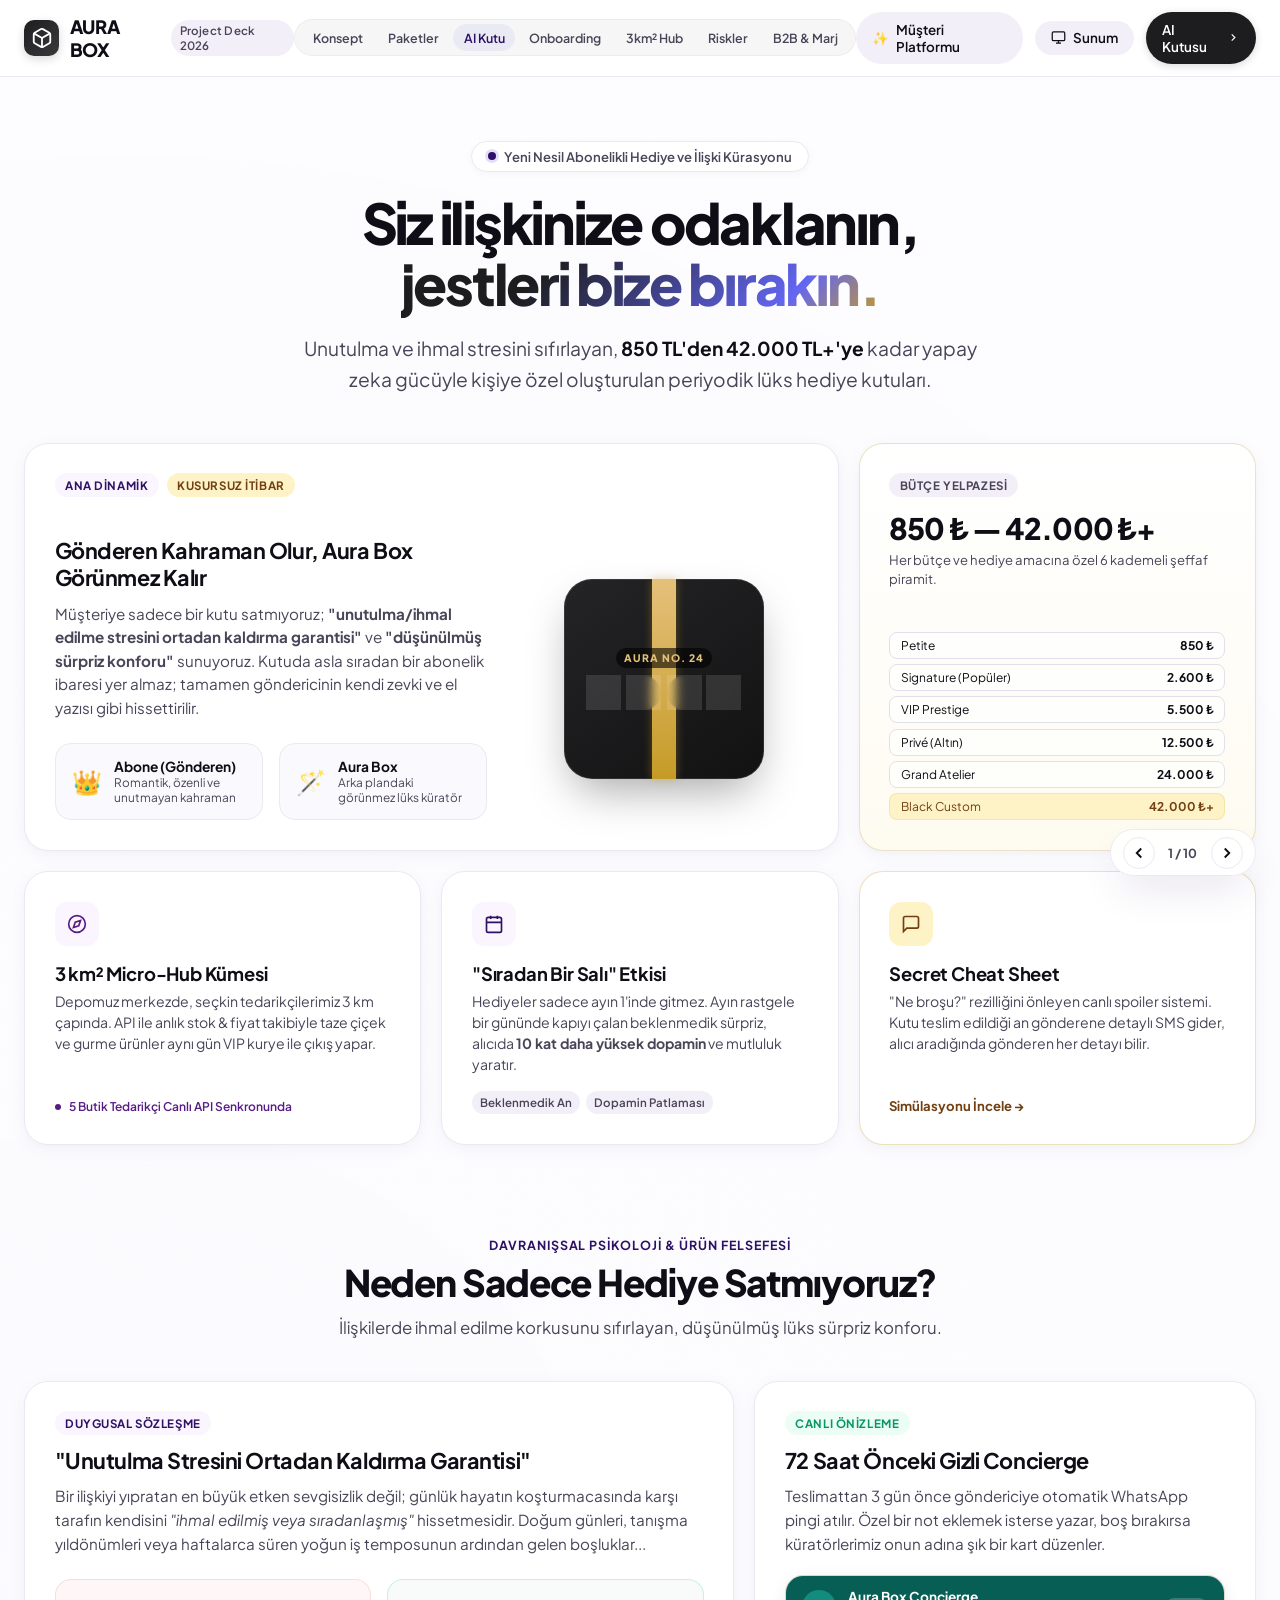
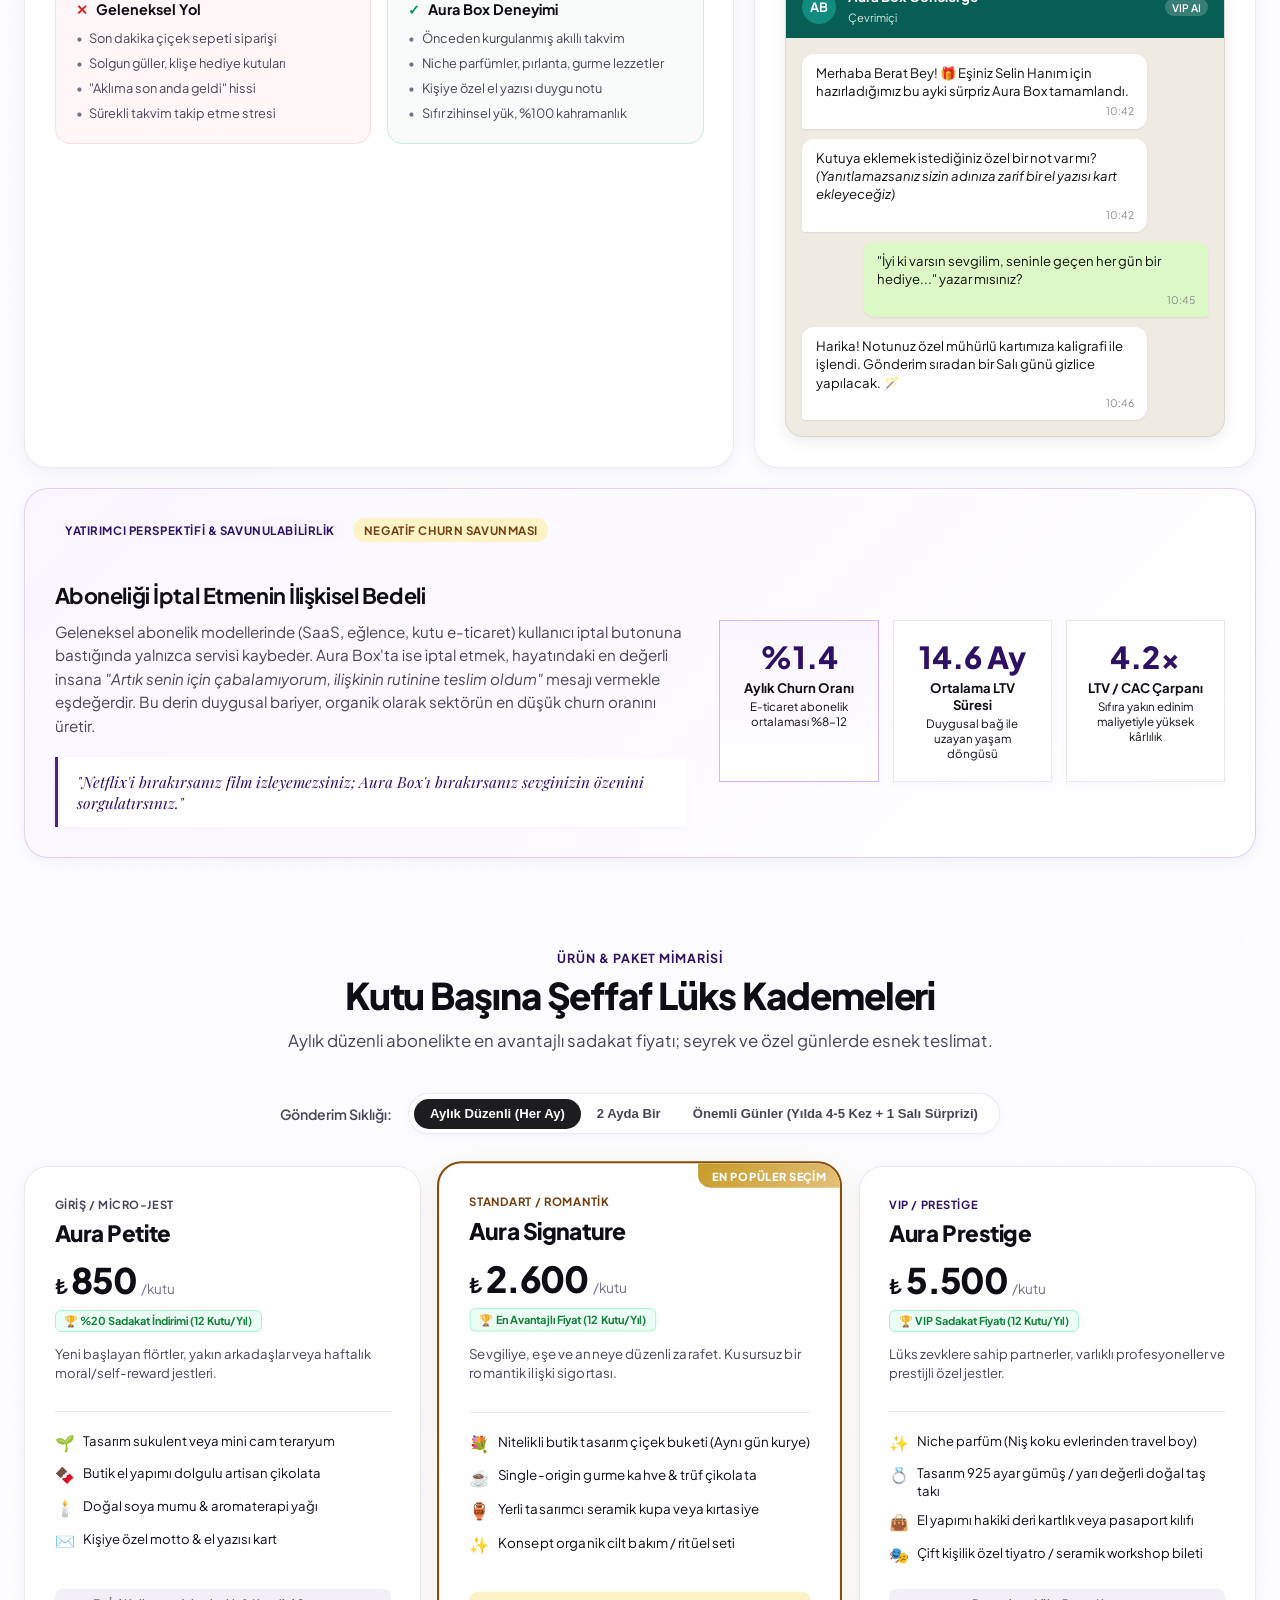
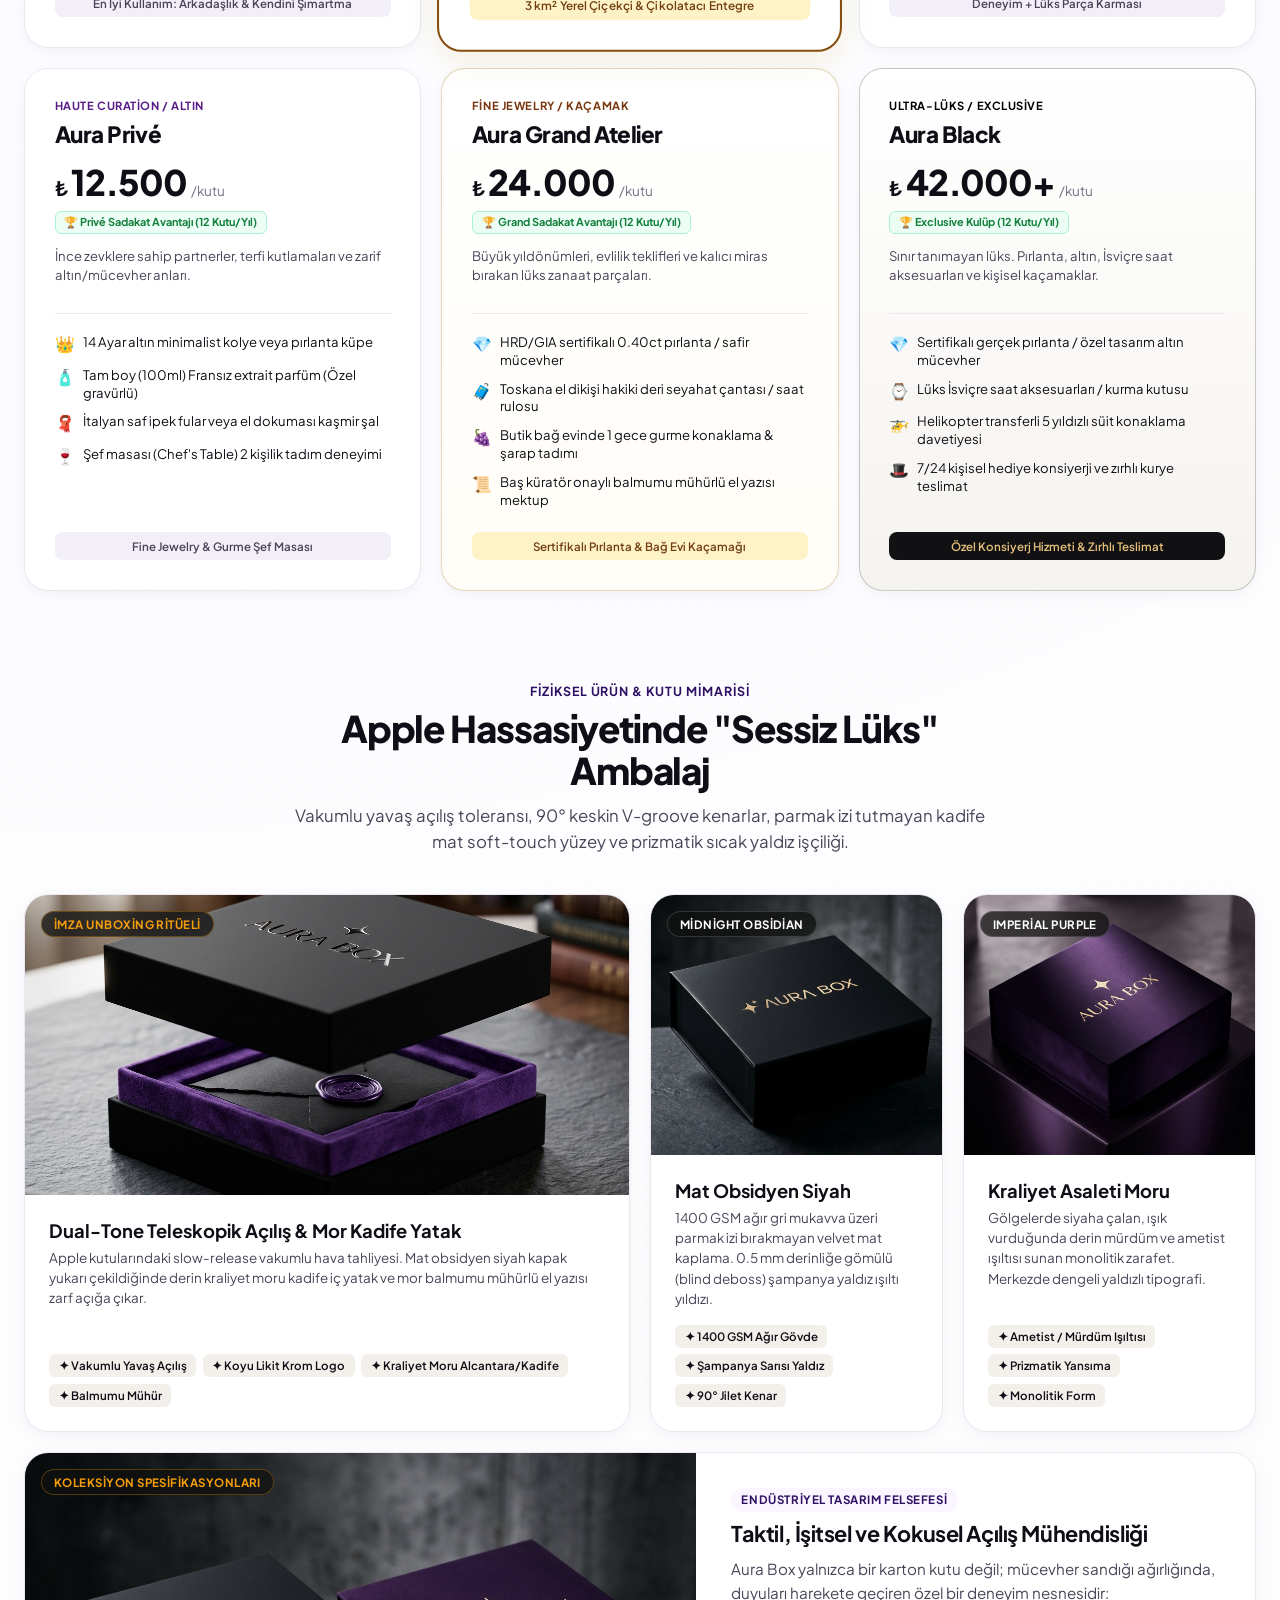
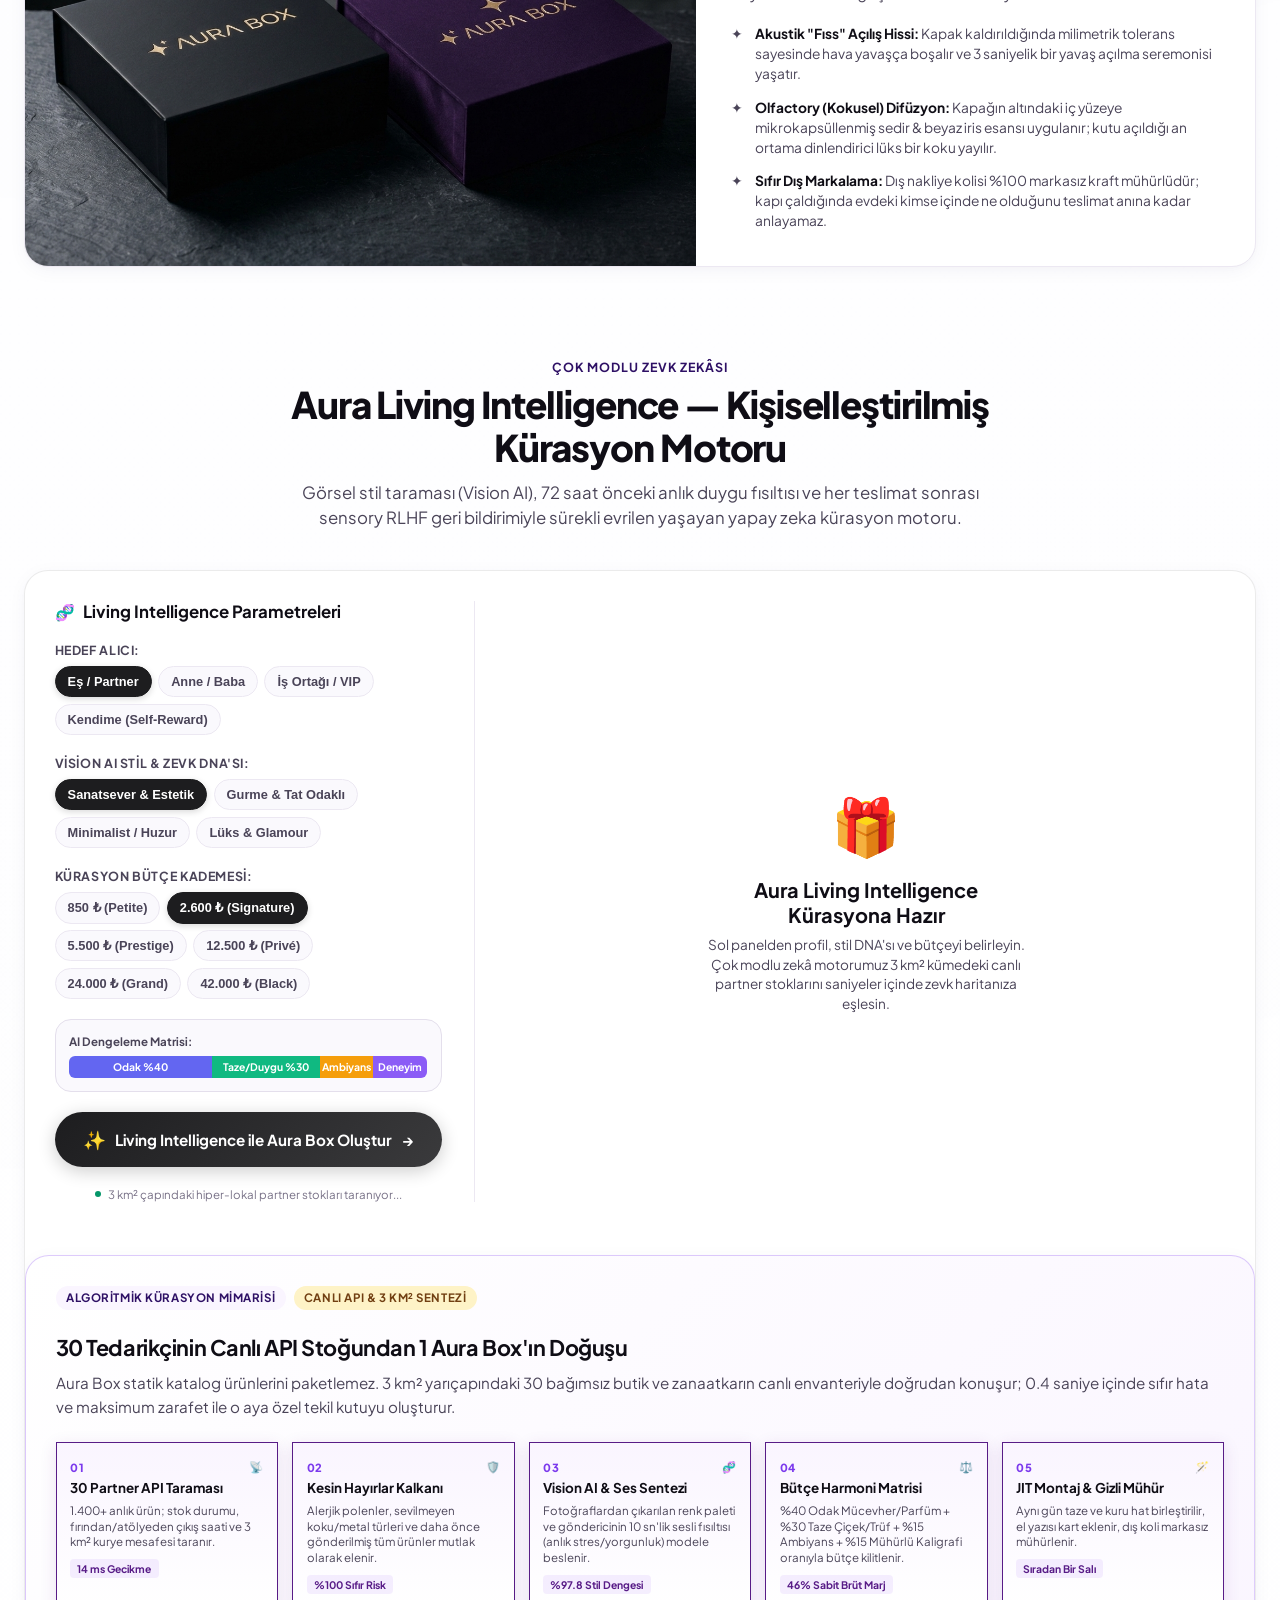
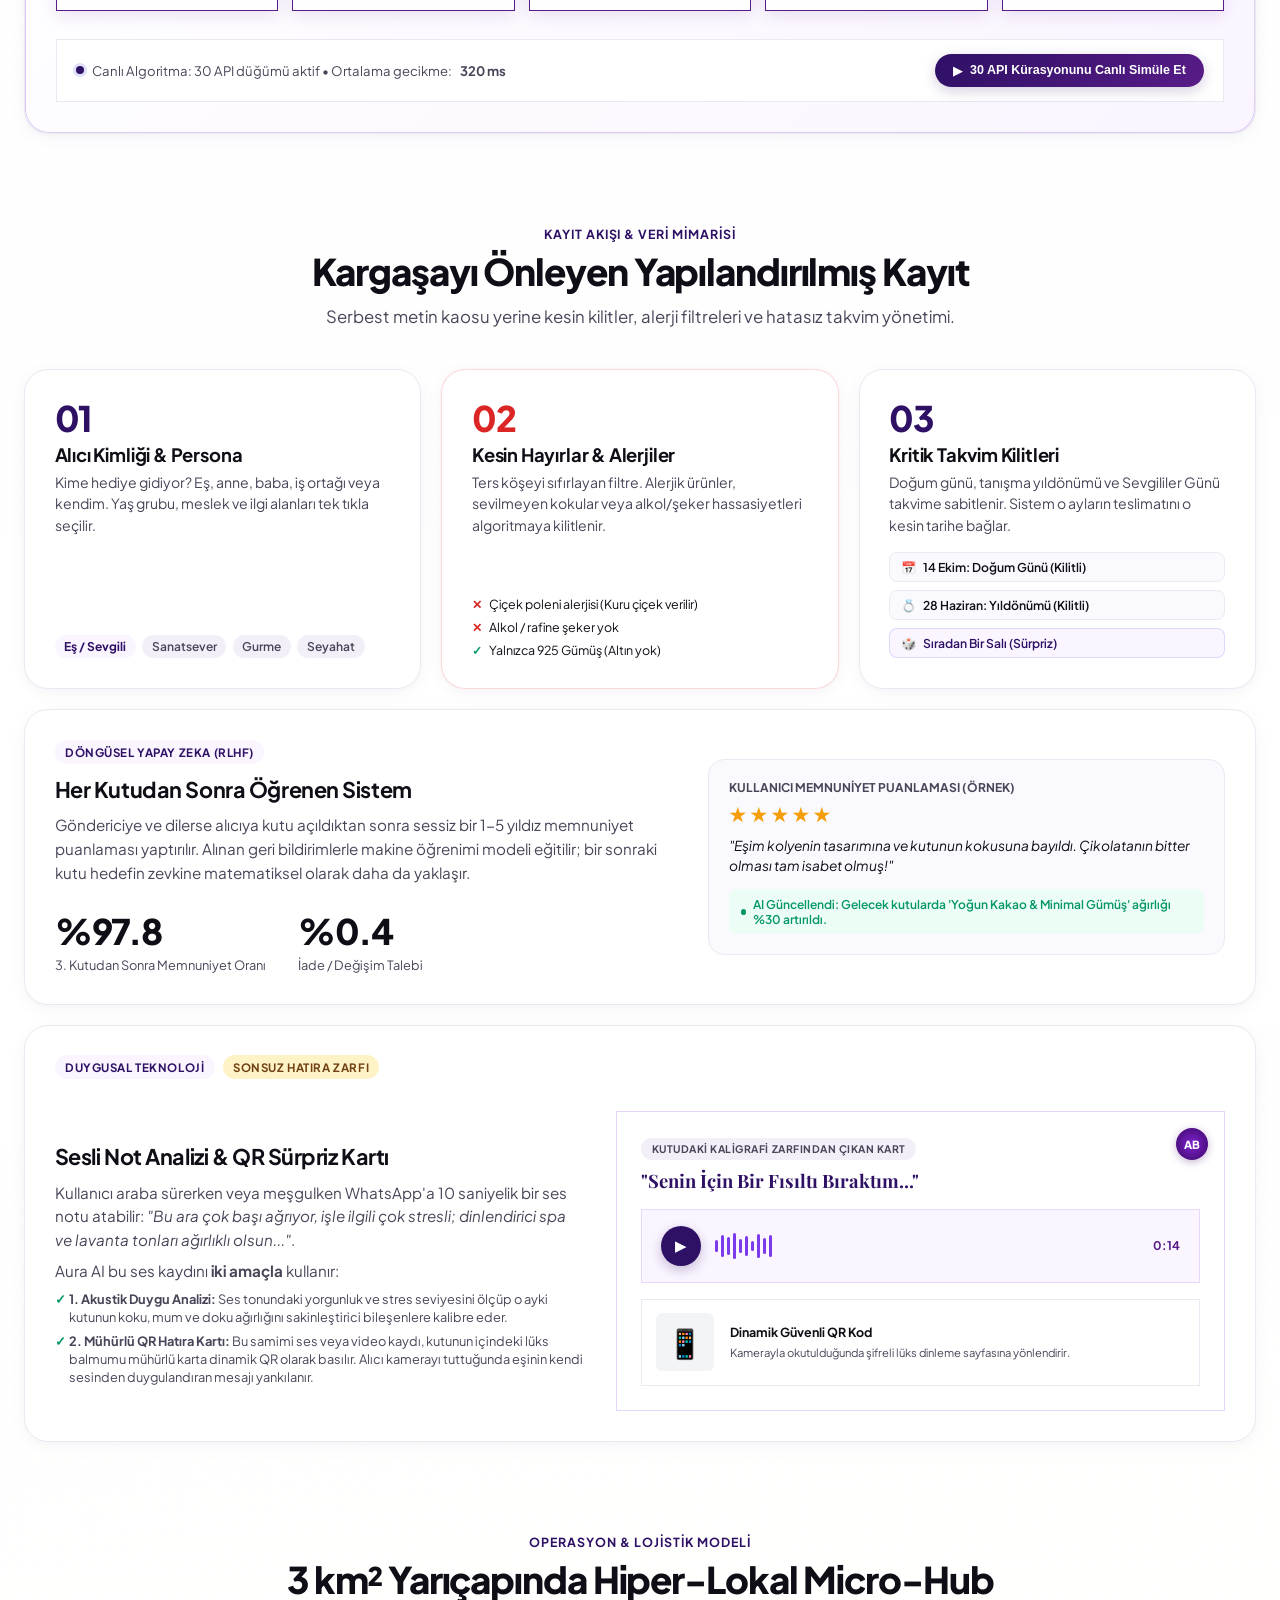
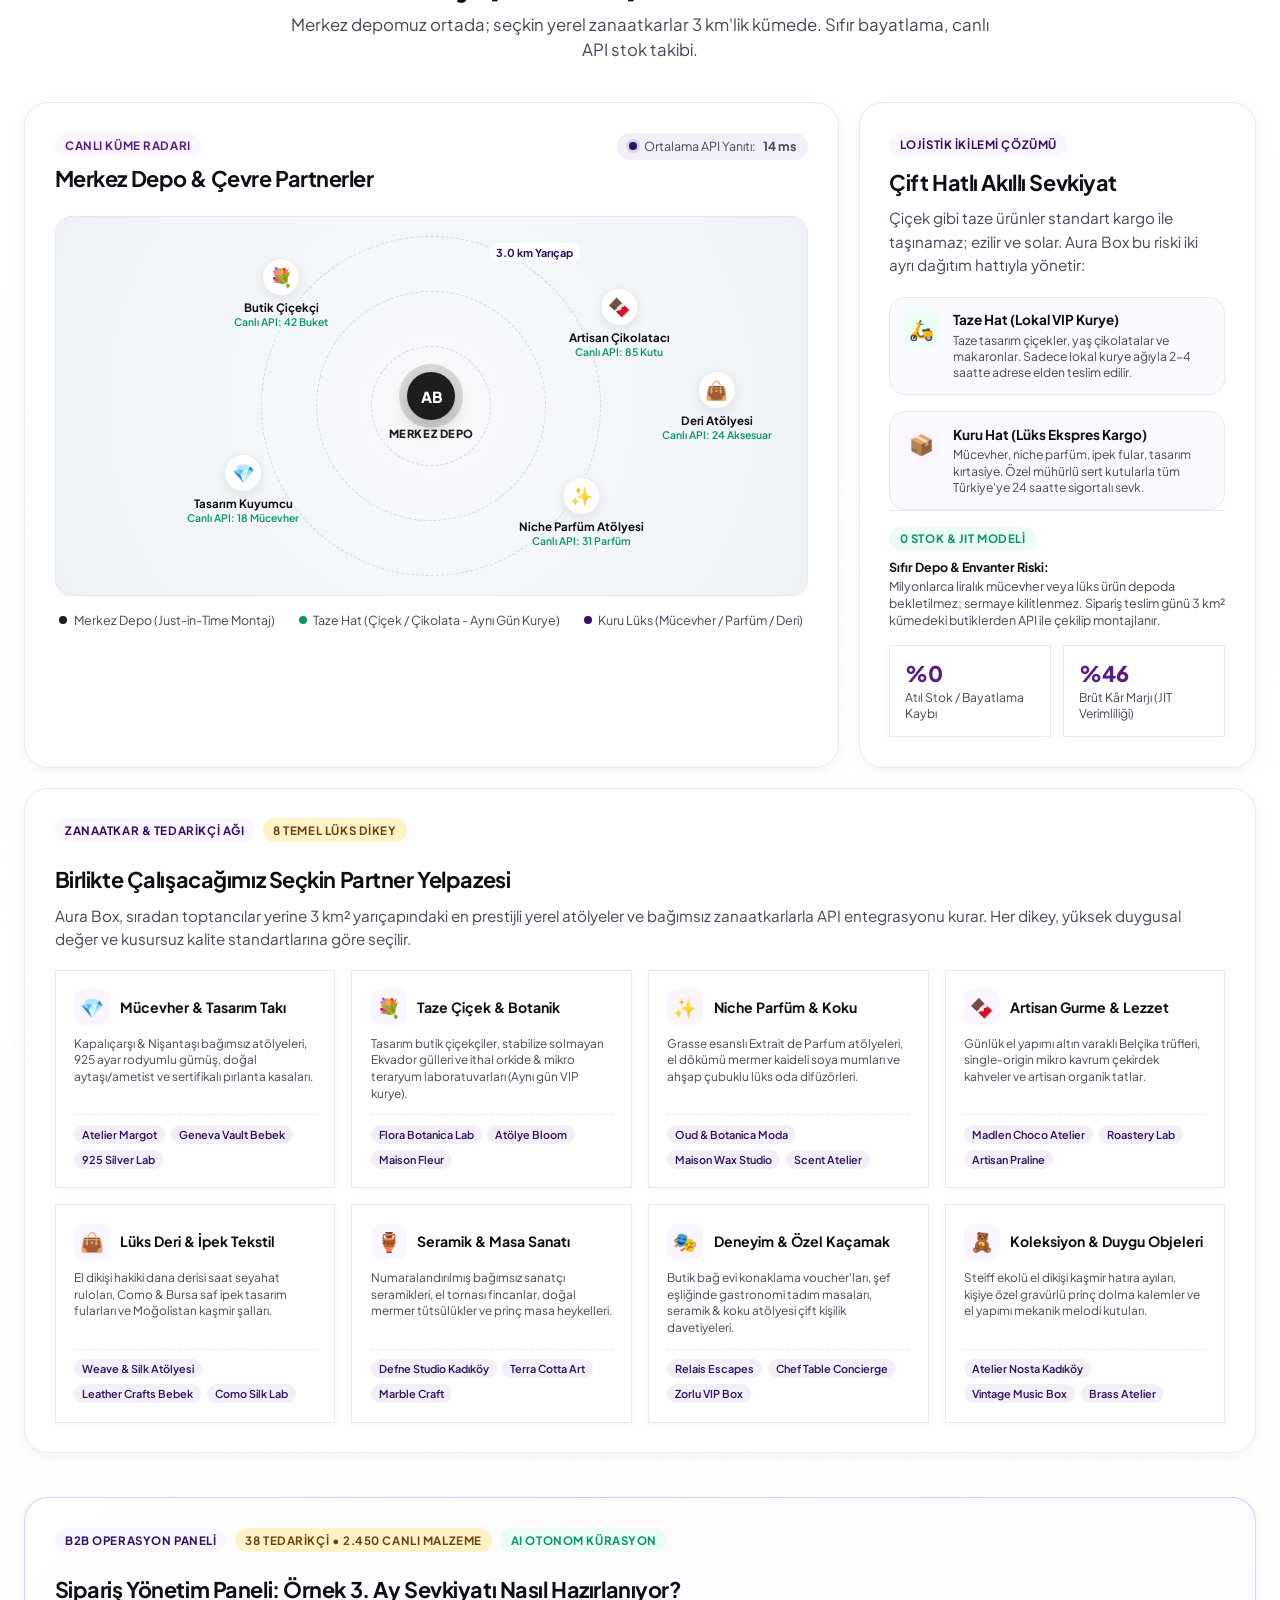
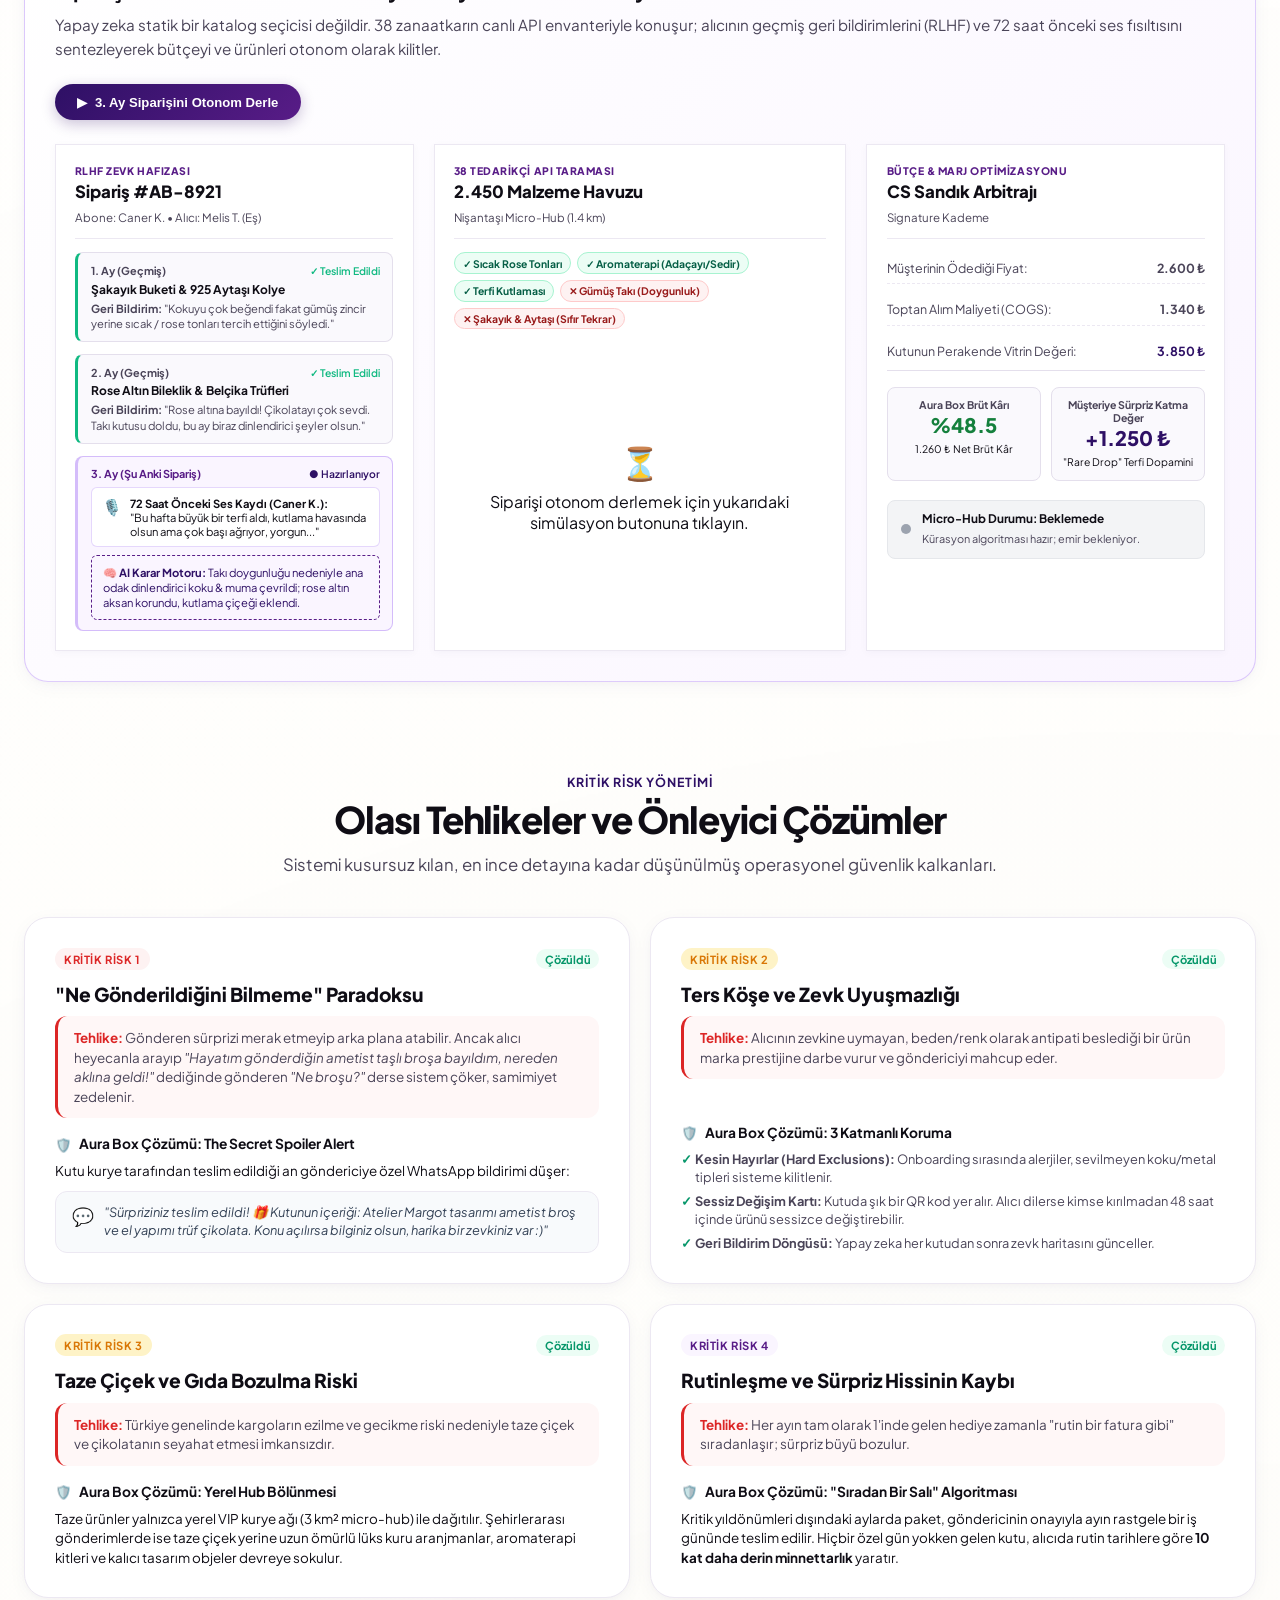
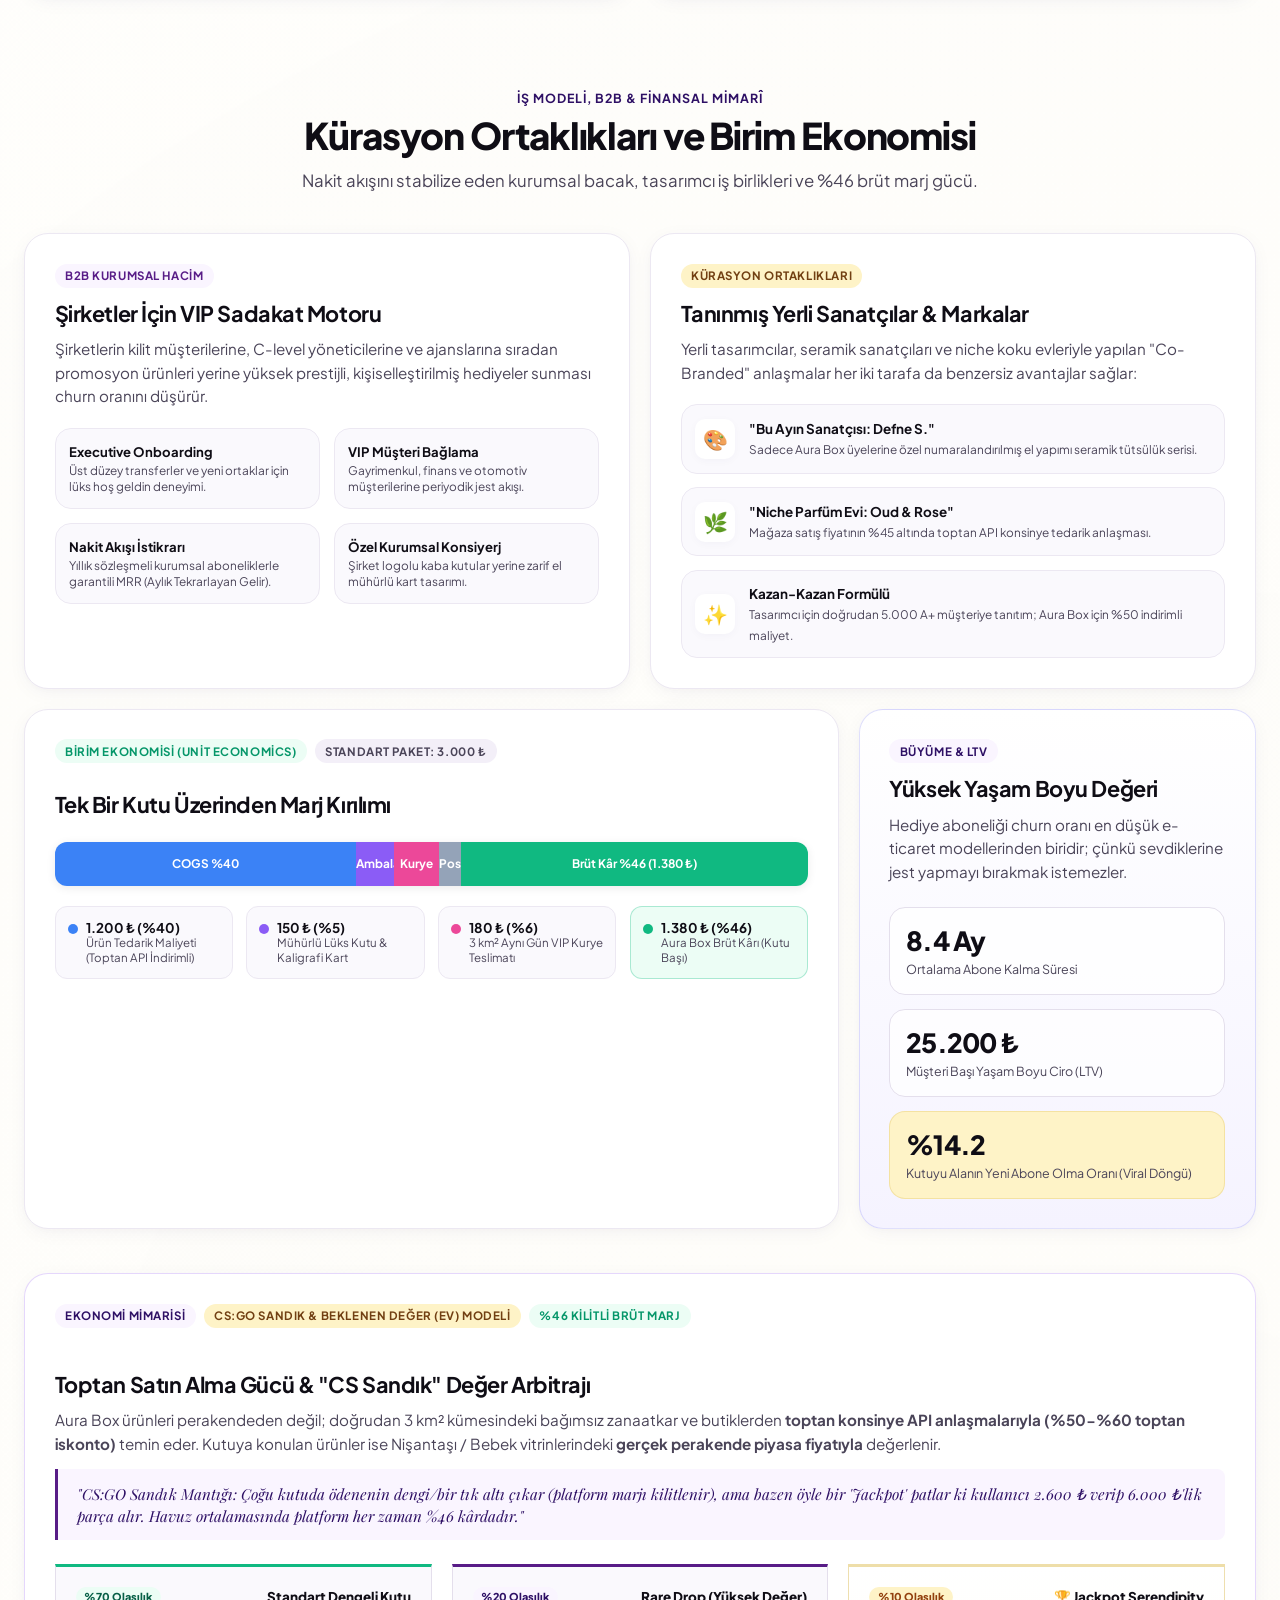
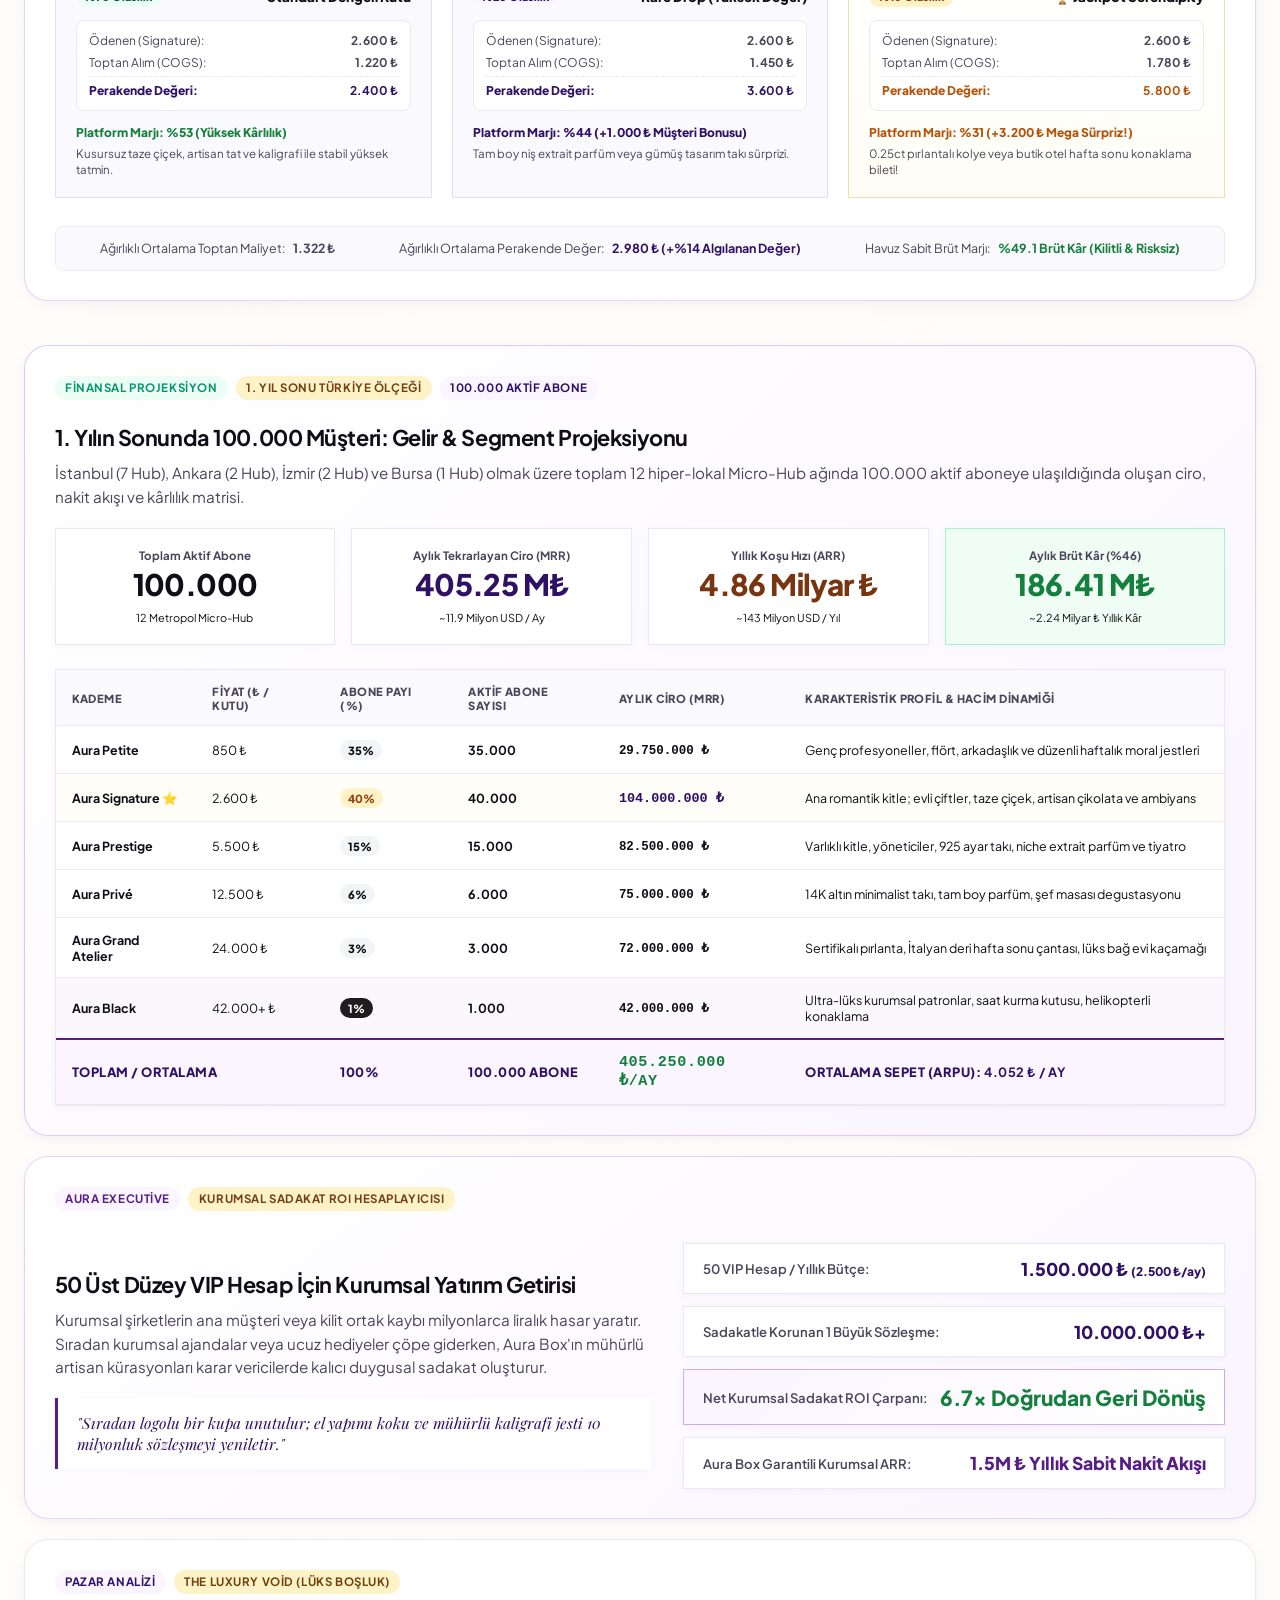
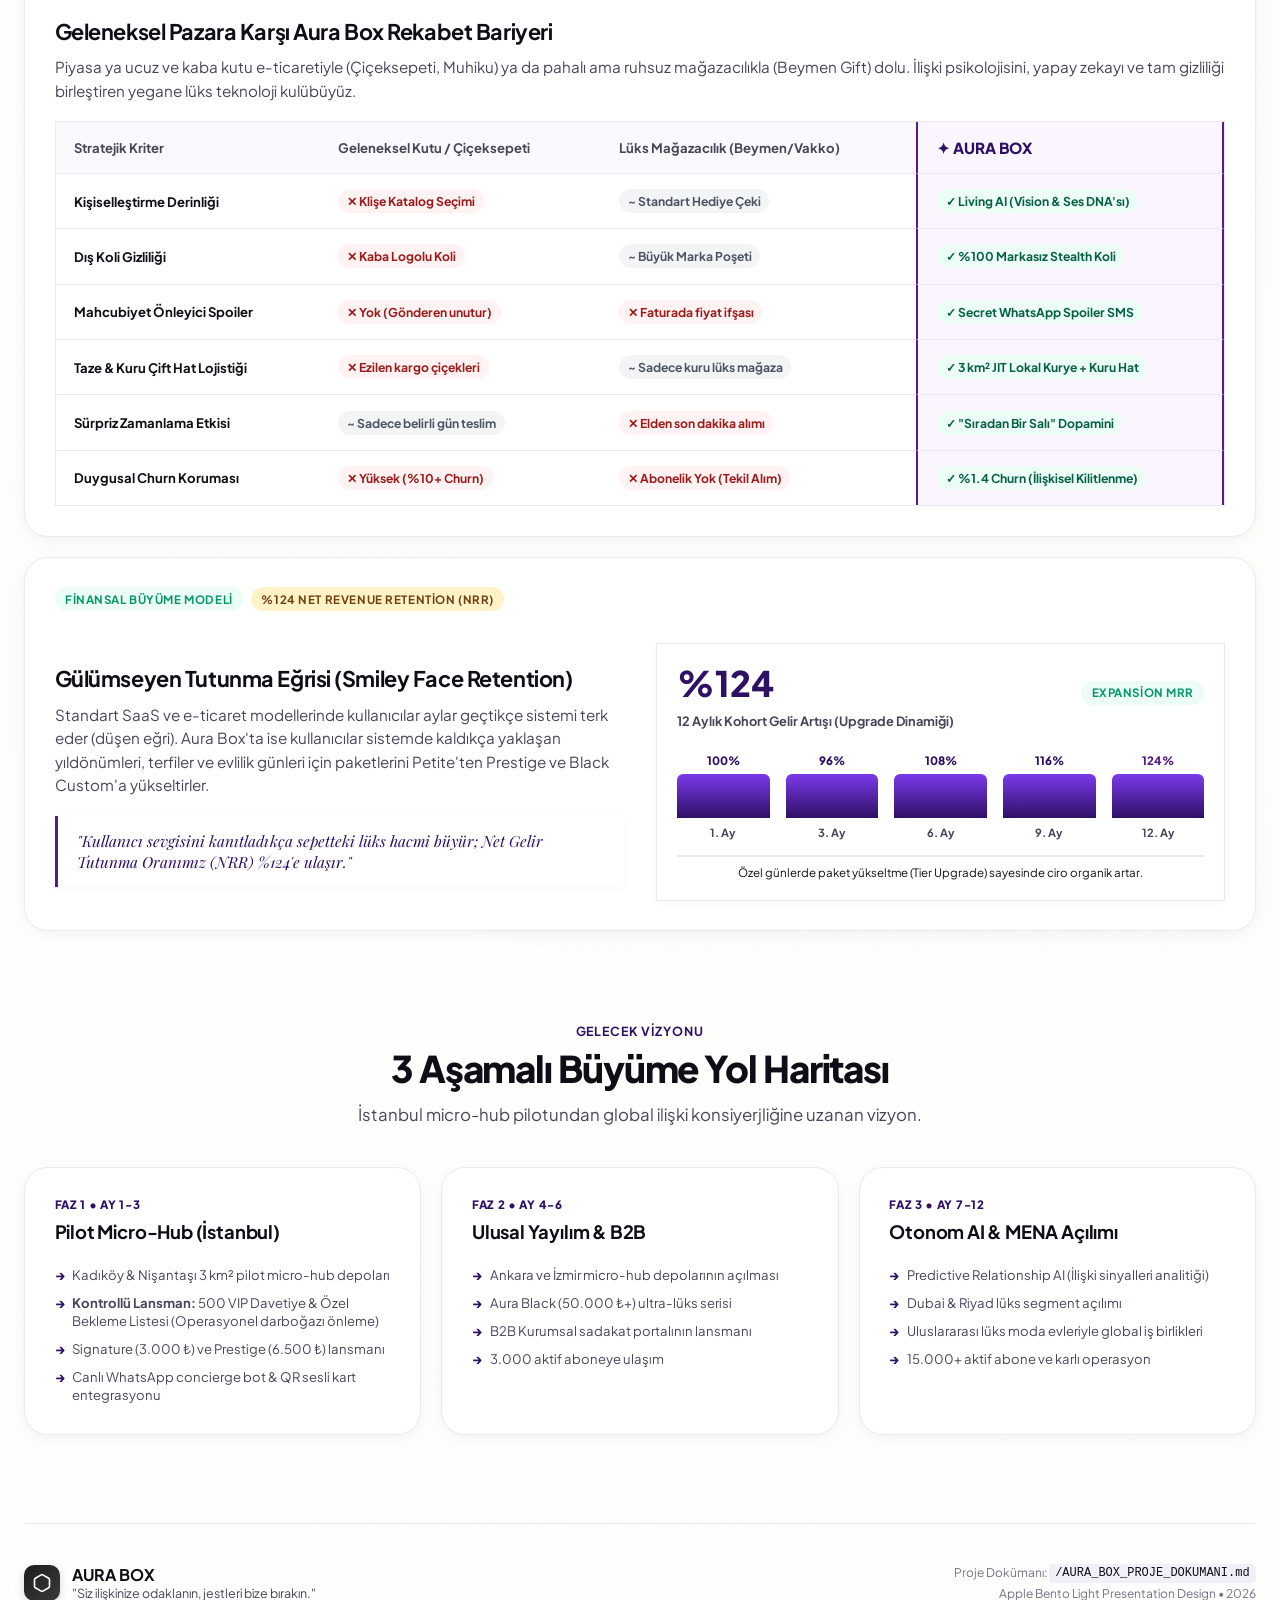
==== commit a3dbccf4: "feat: integrate packaging and human lifestyle photography into design platform, pitch deck, and port" ====
--- a/sunum/index.html
+++ b/sunum/index.html
@@ -499,6 +499,106 @@
               <li><span>🎩</span> 7/24 kişisel hediye konsiyerji ve zırhlı kurye teslimat</li>
             </ul>
             <div class="pack-tag-pill black">Özel Konsiyerj Hizmeti & Zırhlı Teslimat</div>
+          </div>
+        </div>
+      </div>
+    </section>
+
+    <!-- SECTION 2.5: FİZİKSEL AMBALAJ & SESSİZ LÜKS MİMARİSİ -->
+    <section class="bento-section" id="ambalaj-mimari">
+      <div class="section-title-wrap">
+        <span class="section-kicker">Fiziksel Ürün & Kutu Mimarisi</span>
+        <h2 class="section-heading">Apple Hassasiyetinde "Sessiz Lüks" Ambalaj</h2>
+        <p class="section-subtext">
+          Vakumlu yavaş açılış toleransı, 90° keskin V-groove kenarlar, parmak izi tutmayan kadife mat soft-touch yüzey ve prizmatik sıcak yaldız işçiliği.
+        </p>
+      </div>
+
+      <div class="bento-grid">
+        <!-- Kart 1: Dual-Tone Teleskopik Açılış (6 Sütun) -->
+        <div class="bento-card bento-col-6 packaging-card">
+          <div class="pkg-img-wrap">
+            <img src="../assets/packaging/aura_box_dualtone_chrome_lift.jpg" alt="Aura Box Dual-Tone Unboxing Lift">
+            <span class="pkg-overlay-tag gold">İmza Unboxing Ritüeli</span>
+          </div>
+          <div class="pkg-card-body">
+            <h4 class="pkg-card-title">Dual-Tone Teleskopik Açılış & Mor Kadife Yatak</h4>
+            <p class="pkg-card-desc">
+              Apple kutularındaki slow-release vakumlu hava tahliyesi. Mat obsidyen siyah kapak yukarı çekildiğinde derin kraliyet moru kadife iç yatak ve mor balmumu mühürlü el yazısı zarf açığa çıkar.
+            </p>
+            <div class="pkg-specs-row">
+              <span class="pkg-spec-pill">✦ Vakumlu Yavaş Açılış</span>
+              <span class="pkg-spec-pill">✦ Koyu Likit Krom Logo</span>
+              <span class="pkg-spec-pill">✦ Kraliyet Moru Alcantara/Kadife</span>
+              <span class="pkg-spec-pill">✦ Balmumu Mühür</span>
+            </div>
+          </div>
+        </div>
+
+        <!-- Kart 2: Midnight Obsidian (3 Sütun) -->
+        <div class="bento-card bento-col-3 packaging-card">
+          <div class="pkg-img-wrap">
+            <img src="../assets/packaging/aura_box_black_gold.jpg" alt="Aura Box Midnight Obsidian">
+            <span class="pkg-overlay-tag">Midnight Obsidian</span>
+          </div>
+          <div class="pkg-card-body">
+            <h4 class="pkg-card-title">Mat Obsidyen Siyah</h4>
+            <p class="pkg-card-desc">
+              1400 GSM ağır gri mukavva üzeri parmak izi bırakmayan velvet mat kaplama. 0.5 mm derinliğe gömülü (blind deboss) şampanya yaldız ışıltı yıldızı.
+            </p>
+            <div class="pkg-specs-row">
+              <span class="pkg-spec-pill">✦ 1400 GSM Ağır Gövde</span>
+              <span class="pkg-spec-pill">✦ Şampanya Sarısı Yaldız</span>
+              <span class="pkg-spec-pill">✦ 90° Jilet Kenar</span>
+            </div>
+          </div>
+        </div>
+
+        <!-- Kart 3: Imperial Royal Purple (3 Sütun) -->
+        <div class="bento-card bento-col-3 packaging-card">
+          <div class="pkg-img-wrap">
+            <img src="../assets/packaging/aura_box_purple_gold.jpg" alt="Aura Box Imperial Royal Purple">
+            <span class="pkg-overlay-tag">Imperial Purple</span>
+          </div>
+          <div class="pkg-card-body">
+            <h4 class="pkg-card-title">Kraliyet Asaleti Moru</h4>
+            <p class="pkg-card-desc">
+              Gölgelerde siyaha çalan, ışık vurduğunda derin mürdüm ve ametist ışıltısı sunan monolitik zarafet. Merkezde dengeli yaldızlı tipografi.
+            </p>
+            <div class="pkg-specs-row">
+              <span class="pkg-spec-pill">✦ Ametist / Mürdüm Işıltısı</span>
+              <span class="pkg-spec-pill">✦ Prizmatik Yansıma</span>
+              <span class="pkg-spec-pill">✦ Monolitik Form</span>
+            </div>
+          </div>
+        </div>
+
+        <!-- Kart 4: Midnight Duo Koleksiyonu & Üretim Standartları (12 Sütun Split) -->
+        <div class="bento-card bento-col-12 pkg-split-card">
+          <div class="pkg-split-img">
+            <img src="../assets/packaging/aura_box_duo_set.jpg" alt="Aura Box Midnight Duo Collection">
+            <span class="pkg-overlay-tag gold">Koleksiyon Spesifikasyonları</span>
+          </div>
+          <div class="pkg-split-body">
+            <div class="tag-pill tag-purple" style="width: fit-content;">Endüstriyel Tasarım Felsefesi</div>
+            <h3 class="bento-title mt-8">Taktil, İşitsel ve Kokusel Açılış Mühendisliği</h3>
+            <p class="bento-desc">
+              Aura Box yalnızca bir karton kutu değil; mücevher sandığı ağırlığında, duyuları harekete geçiren özel bir deneyim nesnesidir:
+            </p>
+            <ul class="pkg-spec-list">
+              <li class="pkg-spec-item">
+                <span>✦</span>
+                <div><strong>Akustik "Fıss" Açılış Hissi:</strong> Kapak kaldırıldığında milimetrik tolerans sayesinde hava yavaşça boşalır ve 3 saniyelik bir yavaş açılma seremonisi yaşatır.</div>
+              </li>
+              <li class="pkg-spec-item">
+                <span>✦</span>
+                <div><strong>Olfactory (Kokusel) Difüzyon:</strong> Kapağın altındaki iç yüzeye mikrokapsüllenmiş sedir & beyaz iris esansı uygulanır; kutu açıldığı an ortama dinlendirici lüks bir koku yayılır.</div>
+              </li>
+              <li class="pkg-spec-item">
+                <span>✦</span>
+                <div><strong>Sıfır Dış Markalama:</strong> Dış nakliye kolisi %100 markasız kraft mühürlüdür; kapı çaldığında evdeki kimse içinde ne olduğunu teslimat anına kadar anlayamaz.</div>
+              </li>
+            </ul>
           </div>
         </div>
       </div>
--- a/sunum/style.css
+++ b/sunum/style.css
@@ -3698,3 +3698,160 @@
     grid-template-columns: 1fr;
   }
 }
+
+/* ==========================================================================
+   PACKAGING & PHYSICAL CRAFT GALLERY (Apple Style)
+   ========================================================================== */
+.packaging-card {
+  overflow: hidden;
+  padding: 0 !important;
+  display: flex;
+  flex-direction: column;
+}
+
+.pkg-img-wrap {
+  width: 100%;
+  height: 260px;
+  overflow: hidden;
+  position: relative;
+  background: #111;
+}
+
+.packaging-card.bento-col-12 .pkg-img-wrap {
+  height: 340px;
+}
+
+.packaging-card.bento-col-6 .pkg-img-wrap {
+  height: 300px;
+}
+
+.pkg-img-wrap img {
+  width: 100%;
+  height: 100%;
+  object-fit: cover;
+  transition: transform 0.6s cubic-bezier(0.16, 1, 0.3, 1);
+}
+
+.packaging-card:hover .pkg-img-wrap img {
+  transform: scale(1.04);
+}
+
+.pkg-overlay-tag {
+  position: absolute;
+  top: 1rem;
+  left: 1rem;
+  background: rgba(17, 17, 17, 0.75);
+  backdrop-filter: blur(12px);
+  -webkit-backdrop-filter: blur(12px);
+  color: #FFF;
+  font-size: 0.72rem;
+  font-weight: 700;
+  padding: 0.3rem 0.75rem;
+  border-radius: 999px;
+  border: 1px solid rgba(255, 255, 255, 0.15);
+  letter-spacing: 0.04em;
+  text-transform: uppercase;
+}
+
+.pkg-overlay-tag.gold {
+  color: #F59E0B;
+  border-color: rgba(245, 158, 11, 0.3);
+}
+
+.pkg-card-body {
+  padding: 1.5rem;
+  display: flex;
+  flex-direction: column;
+  flex: 1;
+}
+
+.pkg-card-title {
+  font-size: 1.15rem;
+  font-weight: 700;
+  color: var(--text-primary);
+  margin-bottom: 0.4rem;
+}
+
+.pkg-card-desc {
+  font-size: 0.84rem;
+  color: var(--text-secondary);
+  line-height: 1.5;
+  margin-bottom: 1rem;
+}
+
+.pkg-specs-row {
+  display: flex;
+  flex-wrap: wrap;
+  gap: 0.4rem;
+  margin-top: auto;
+}
+
+.pkg-spec-pill {
+  font-size: 0.72rem;
+  background: #F3EFEA;
+  color: var(--text-primary);
+  padding: 0.25rem 0.6rem;
+  border-radius: 6px;
+  font-weight: 600;
+}
+
+/* 12-col Duo Split Card */
+.pkg-split-card {
+  display: grid;
+  grid-template-columns: 1.2fr 1fr;
+  padding: 0 !important;
+  overflow: hidden;
+}
+
+@media (max-width: 900px) {
+  .pkg-split-card {
+    grid-template-columns: 1fr;
+  }
+}
+
+.pkg-split-img {
+  height: 100%;
+  min-height: 320px;
+  position: relative;
+  overflow: hidden;
+  background: #111;
+}
+
+.pkg-split-img img {
+  width: 100%;
+  height: 100%;
+  object-fit: cover;
+  transition: transform 0.6s cubic-bezier(0.16, 1, 0.3, 1);
+}
+
+.pkg-split-card:hover .pkg-split-img img {
+  transform: scale(1.03);
+}
+
+.pkg-split-body {
+  padding: 2.2rem;
+  display: flex;
+  flex-direction: column;
+  justify-content: center;
+}
+
+.pkg-spec-list {
+  list-style: none;
+  display: flex;
+  flex-direction: column;
+  gap: 0.85rem;
+  margin-top: 1.25rem;
+}
+
+.pkg-spec-item {
+  display: flex;
+  align-items: flex-start;
+  gap: 0.75rem;
+  font-size: 0.86rem;
+  color: var(--text-secondary);
+  line-height: 1.45;
+}
+
+.pkg-spec-item strong {
+  color: var(--text-primary);
+}
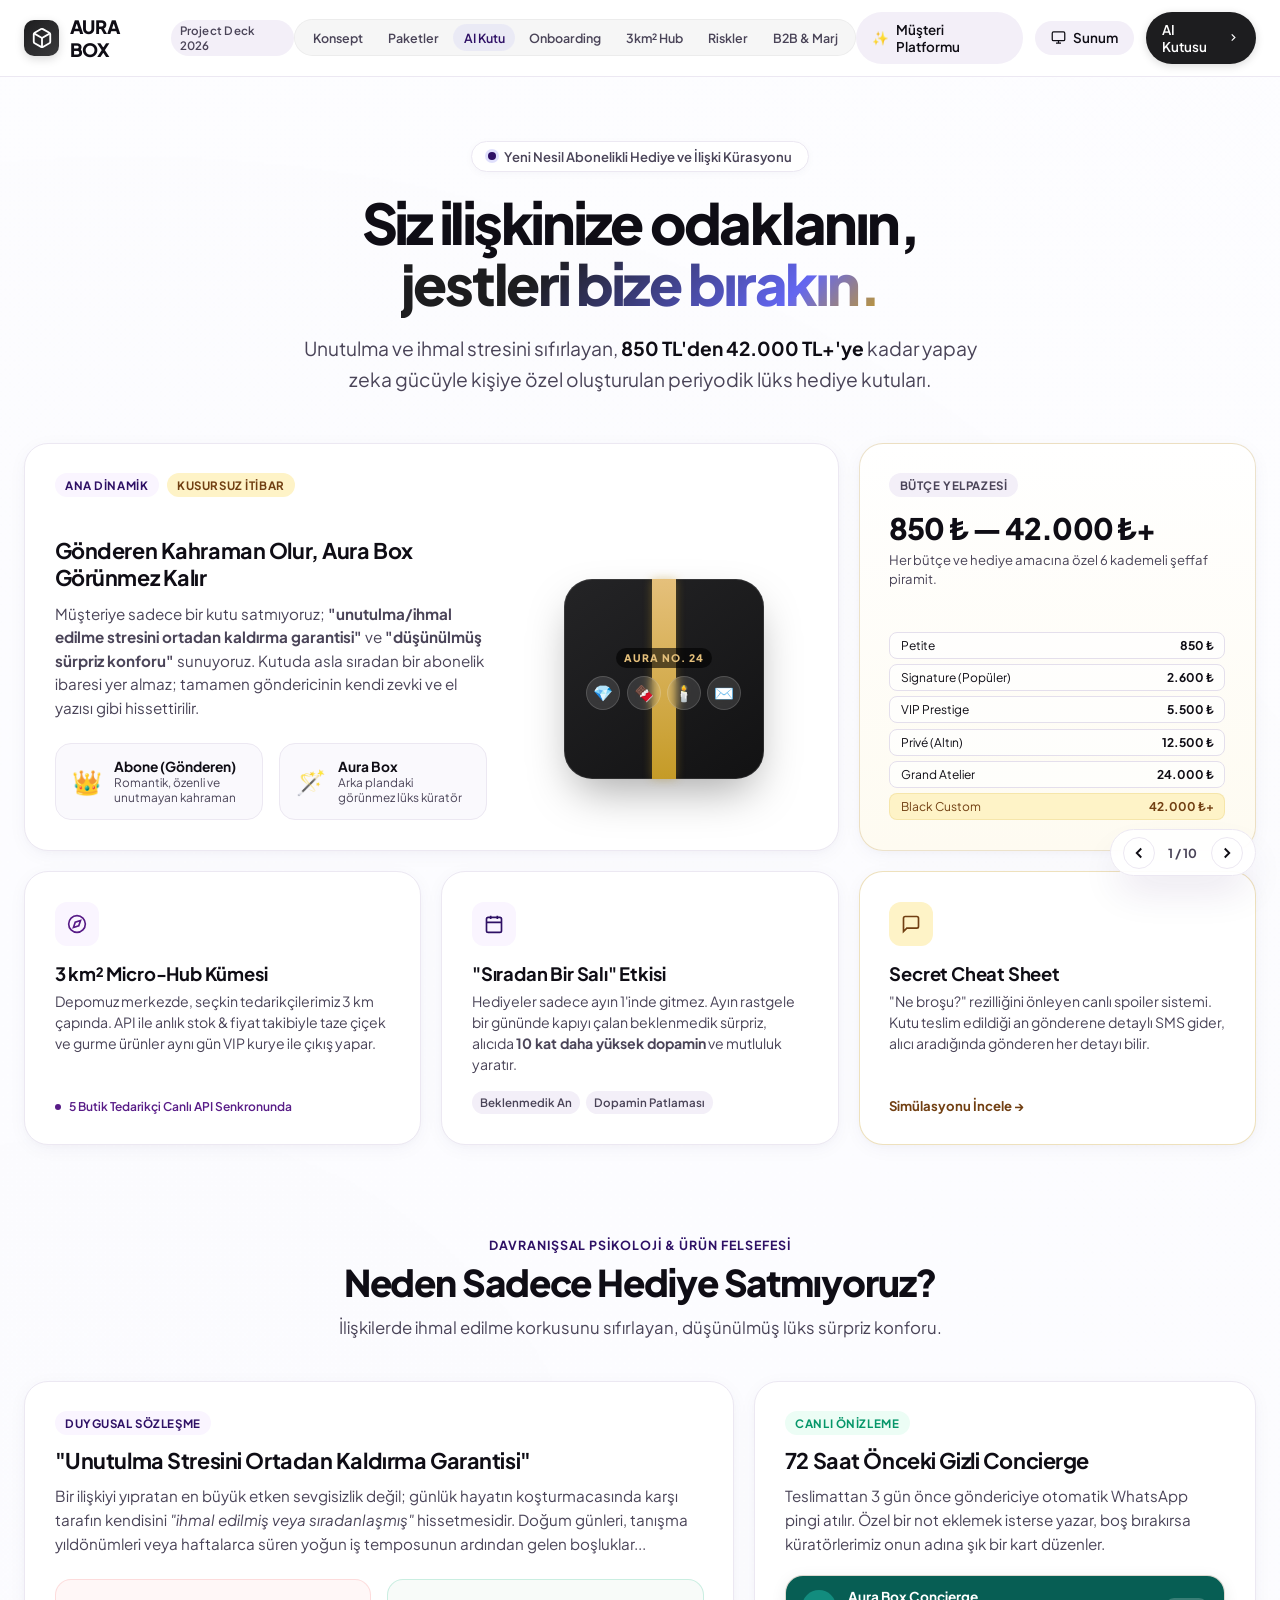
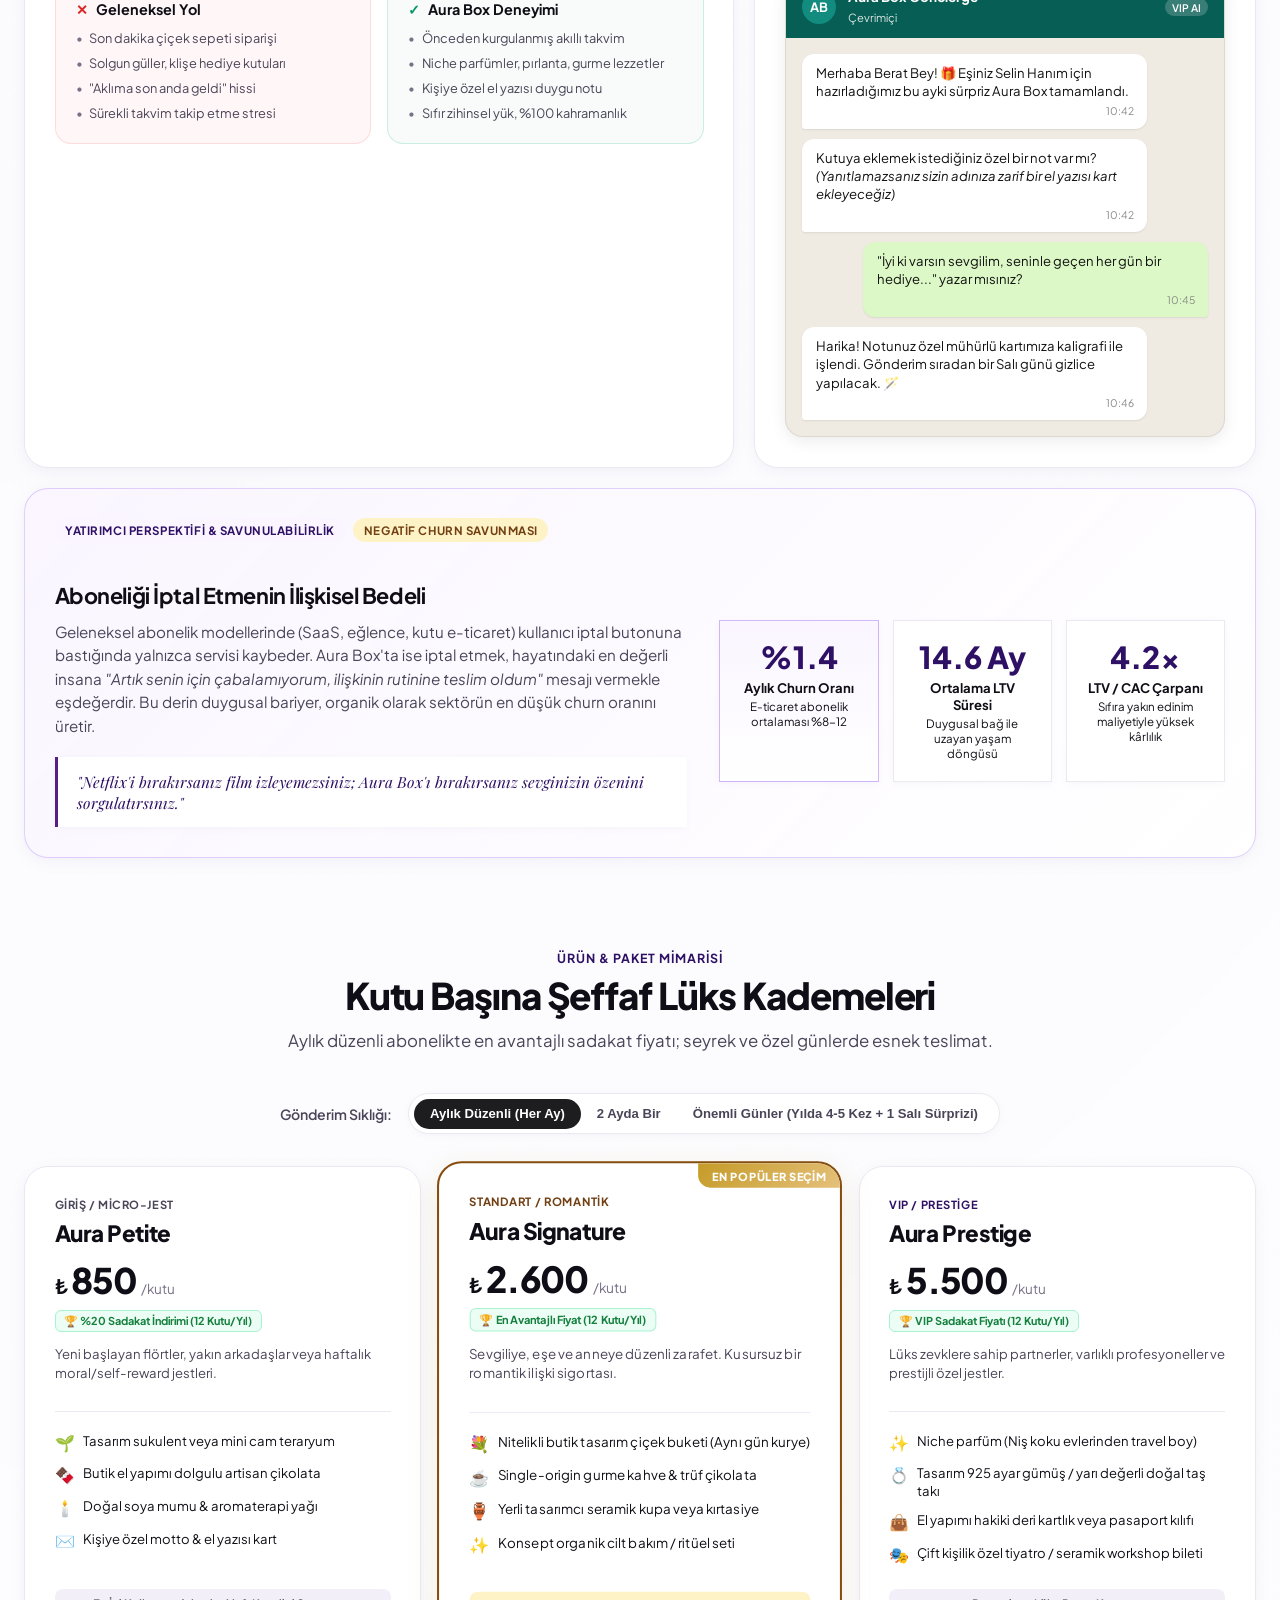
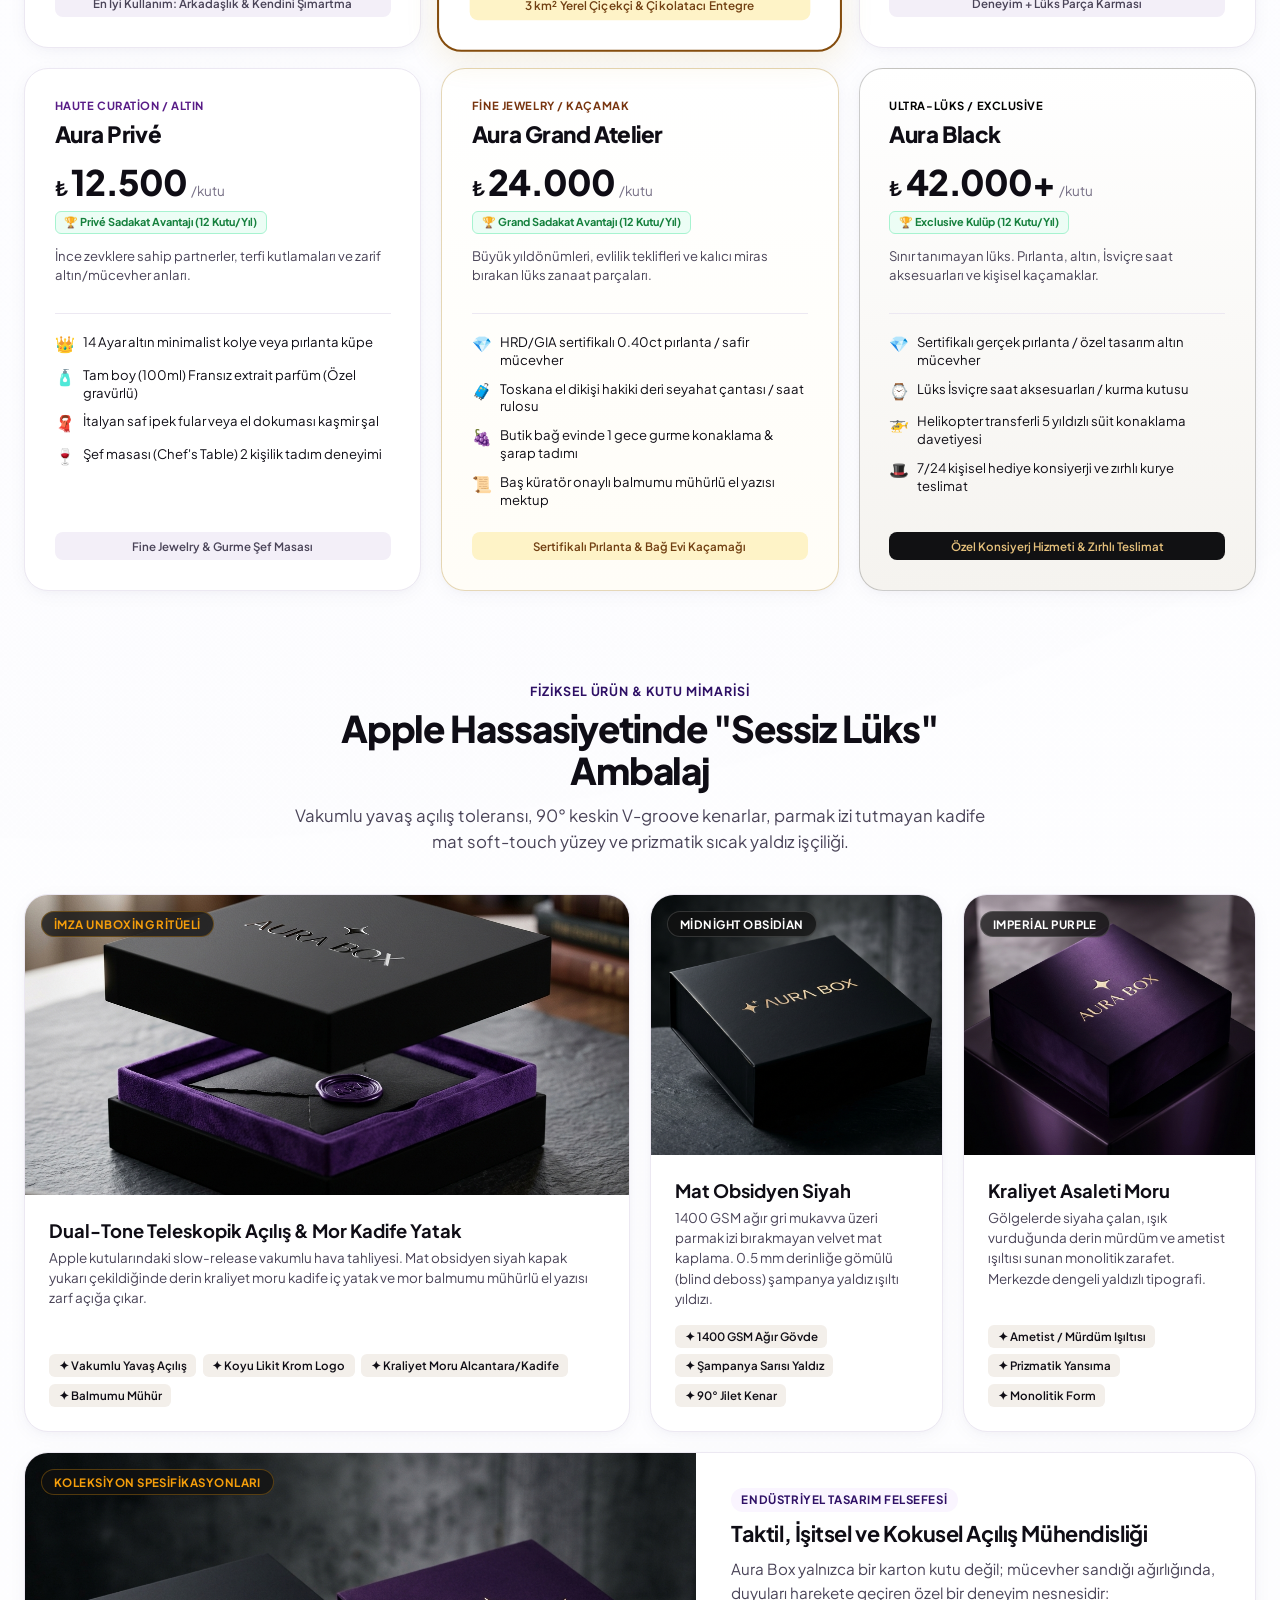
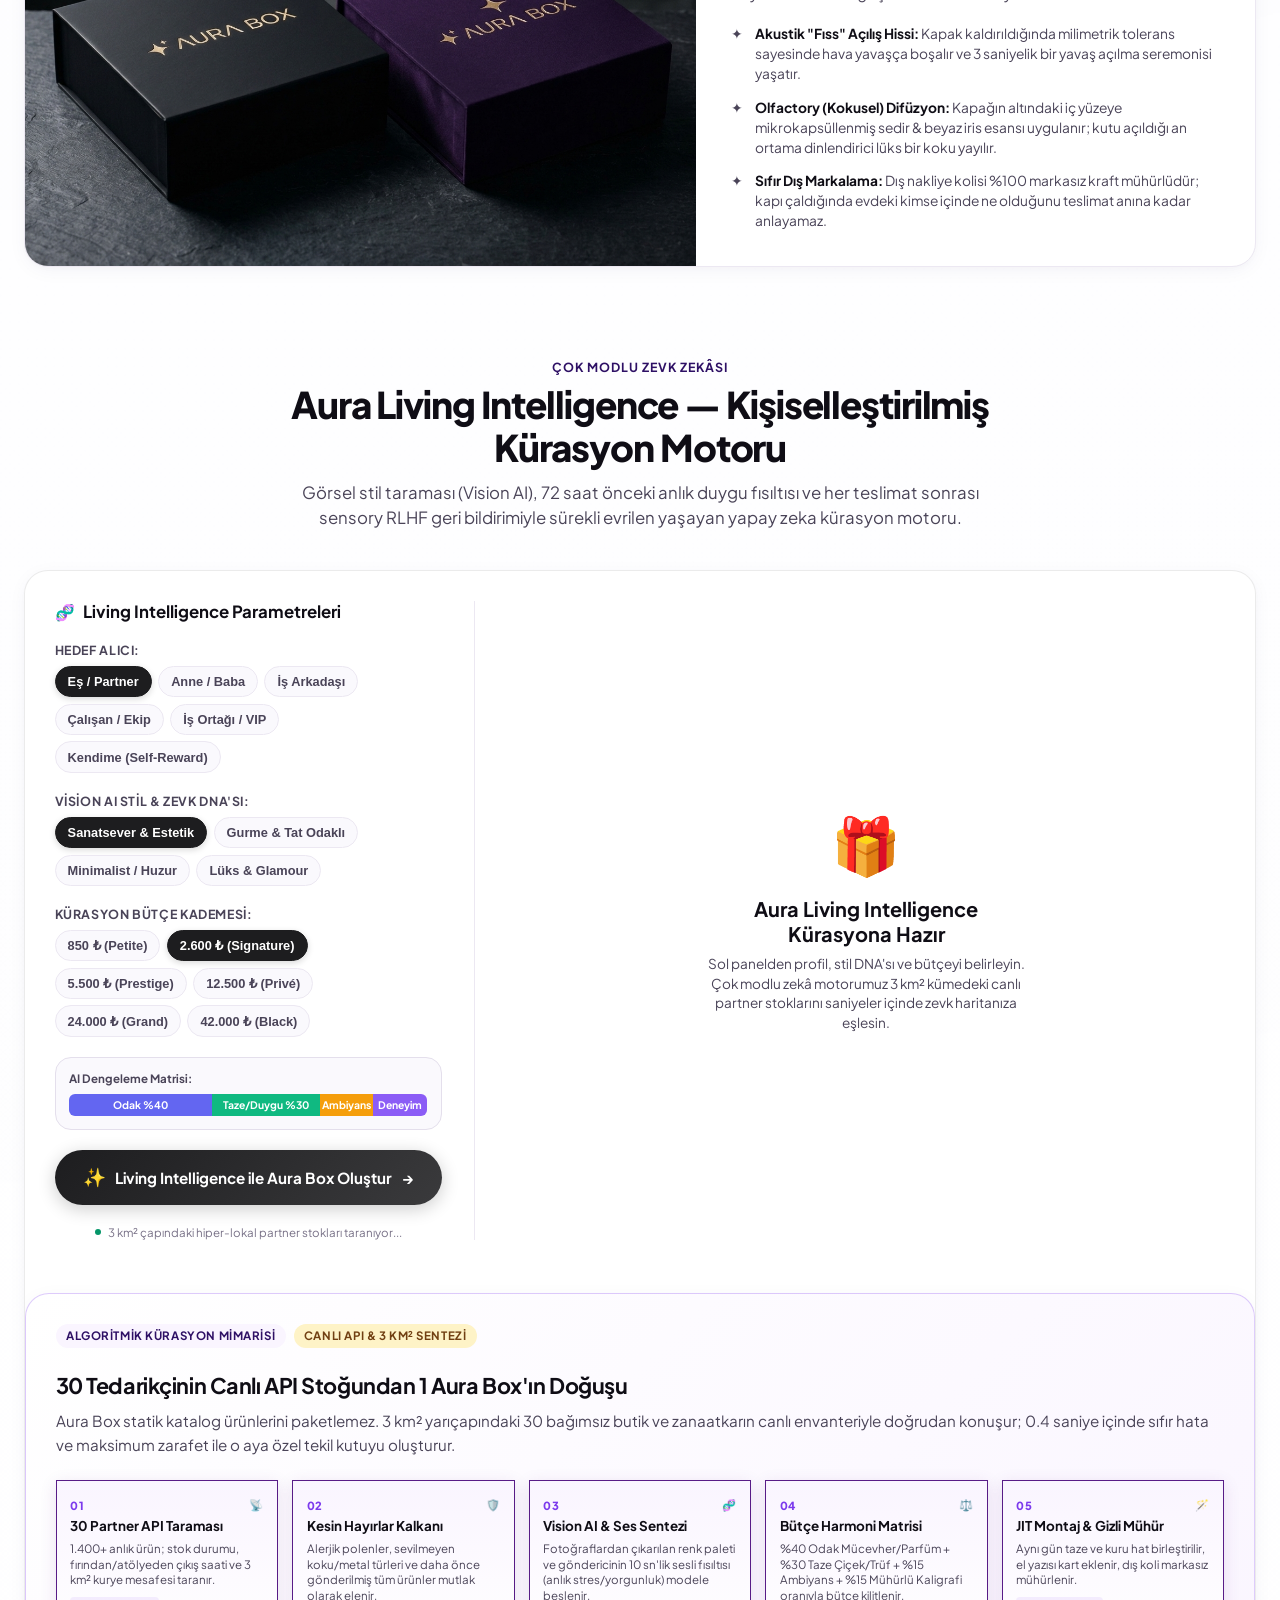
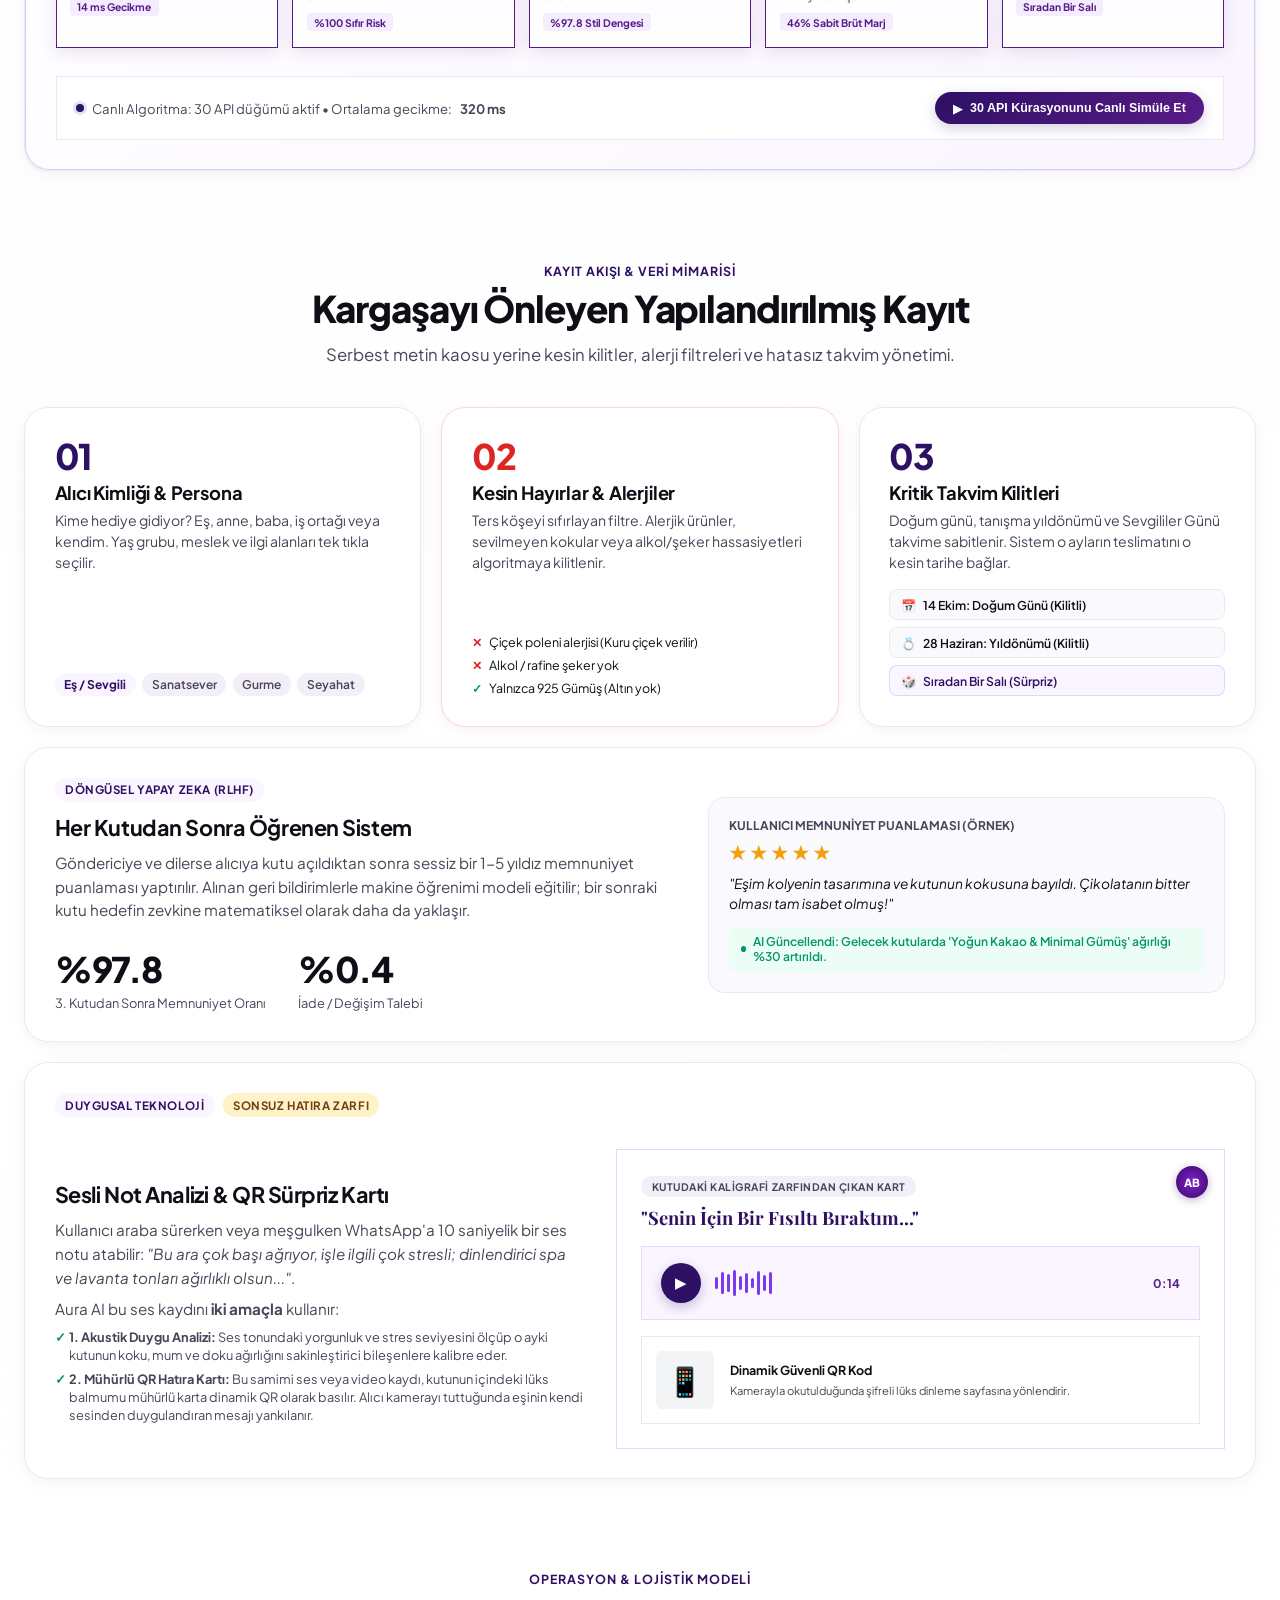
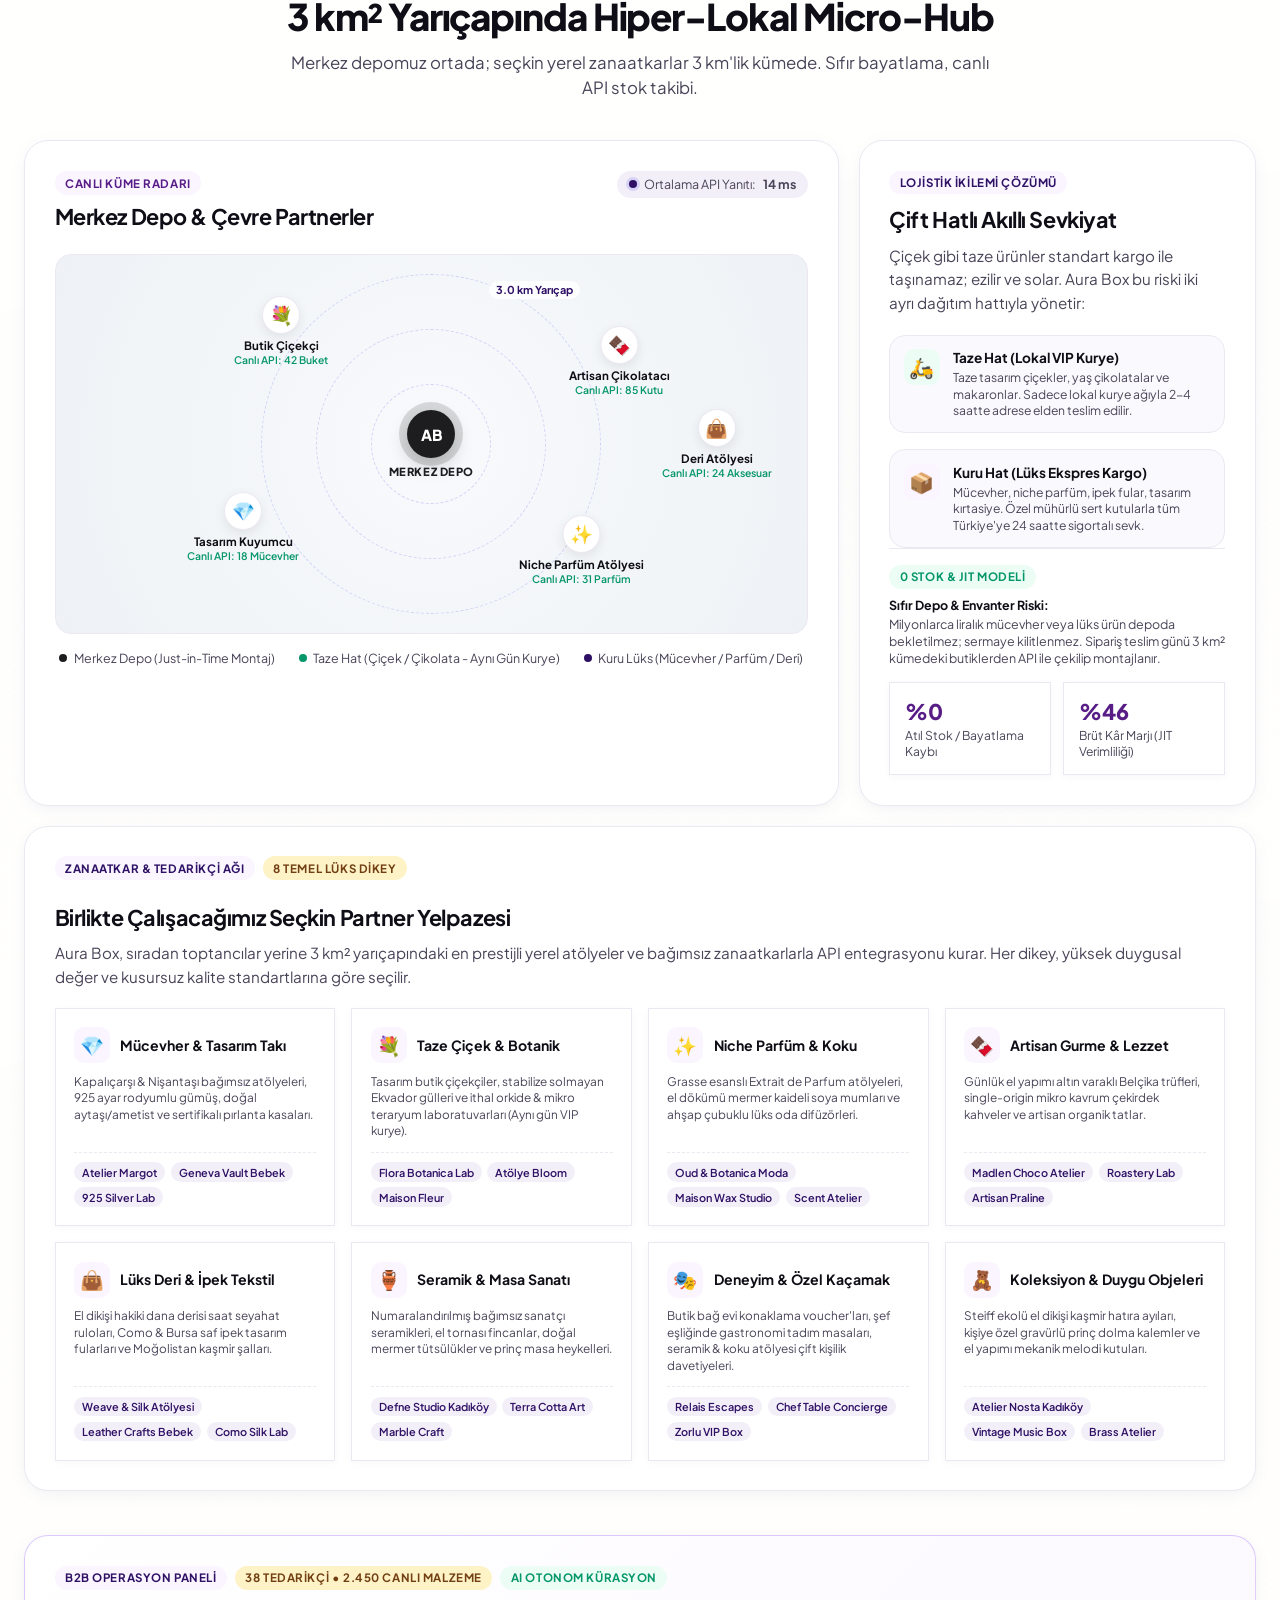
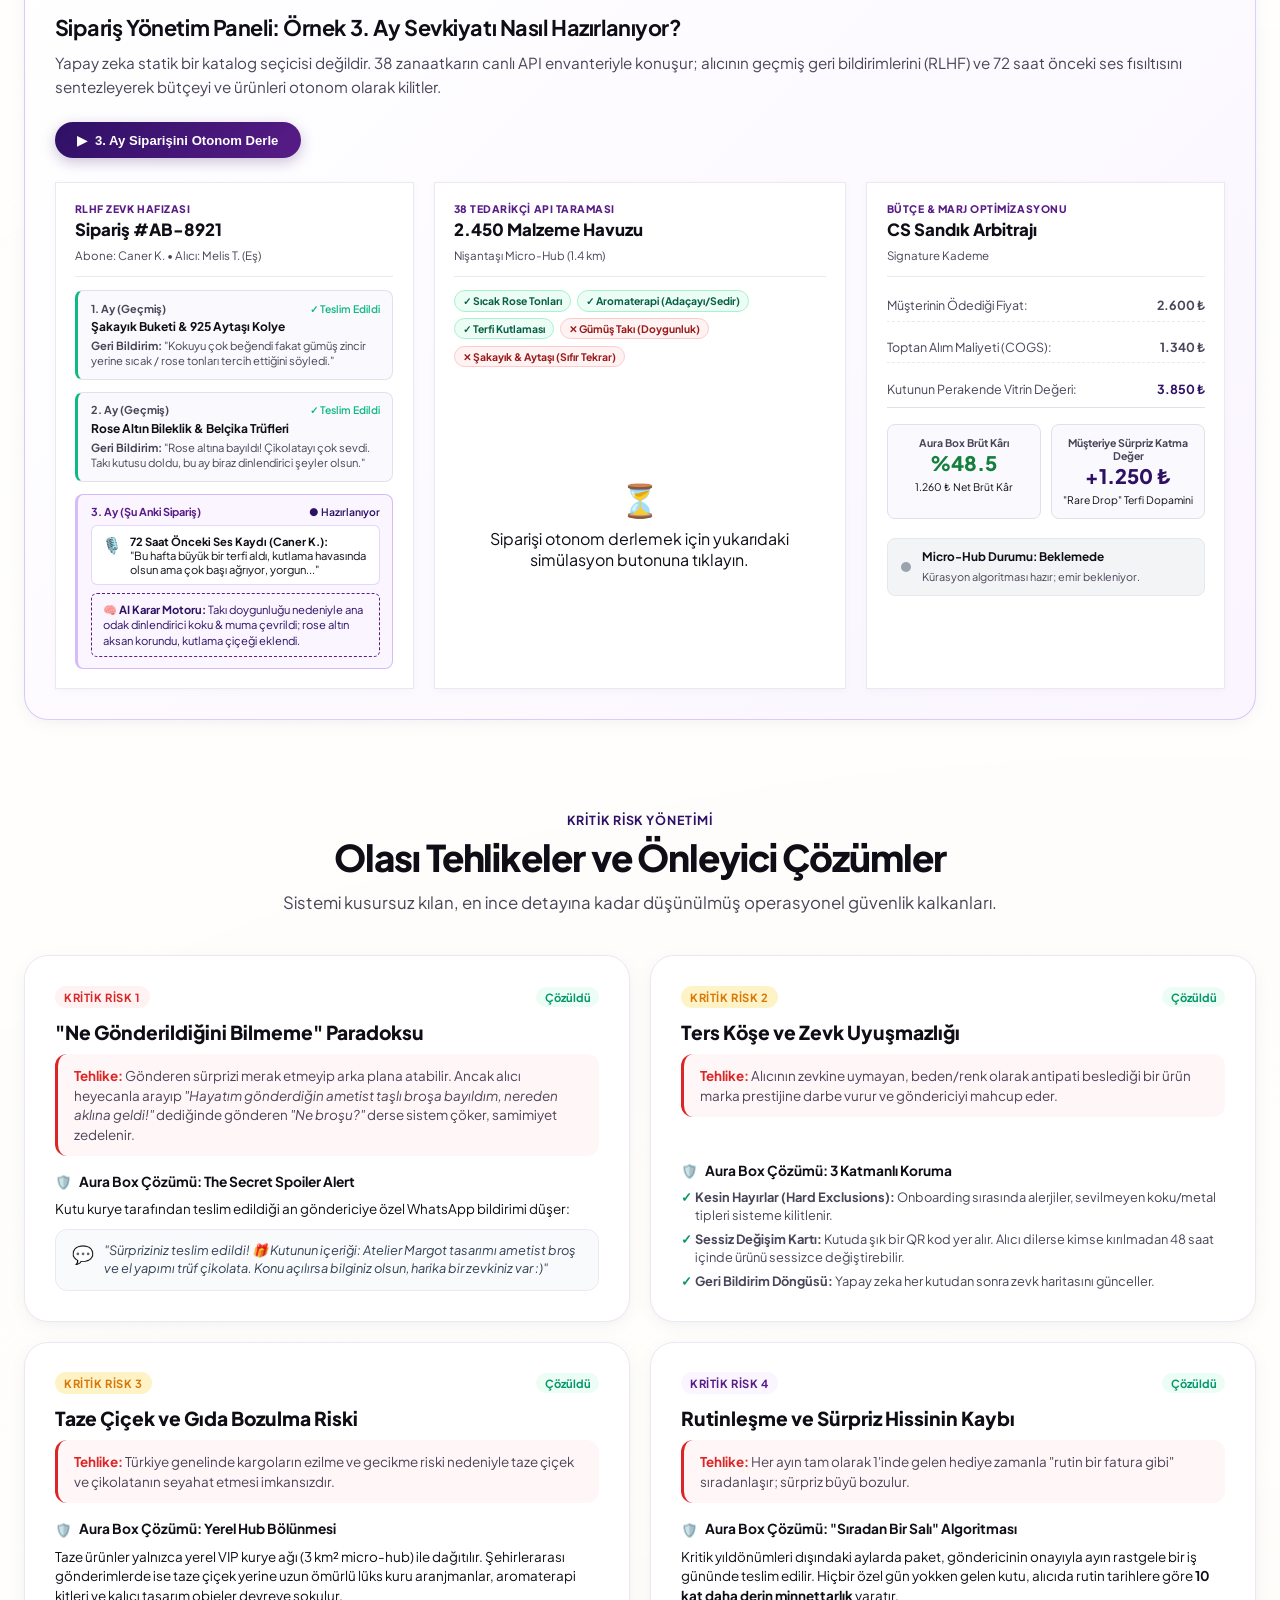
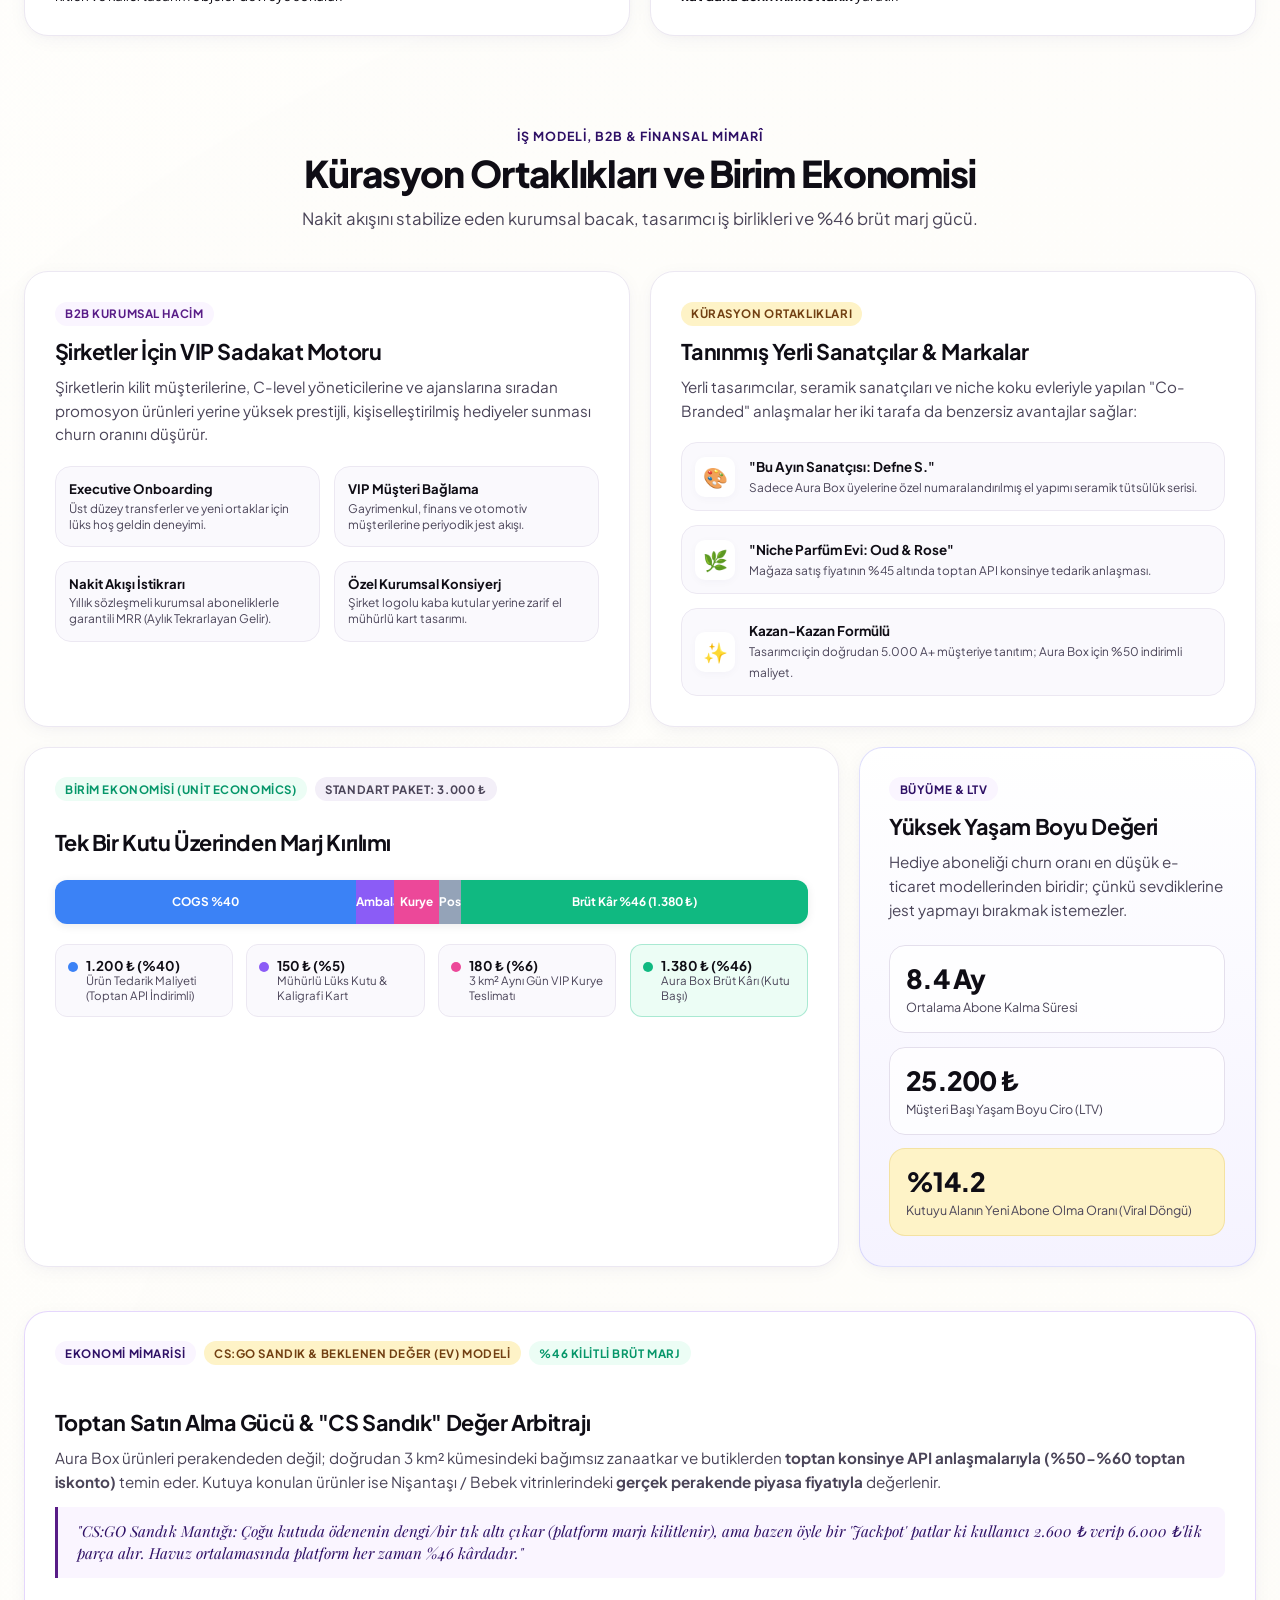
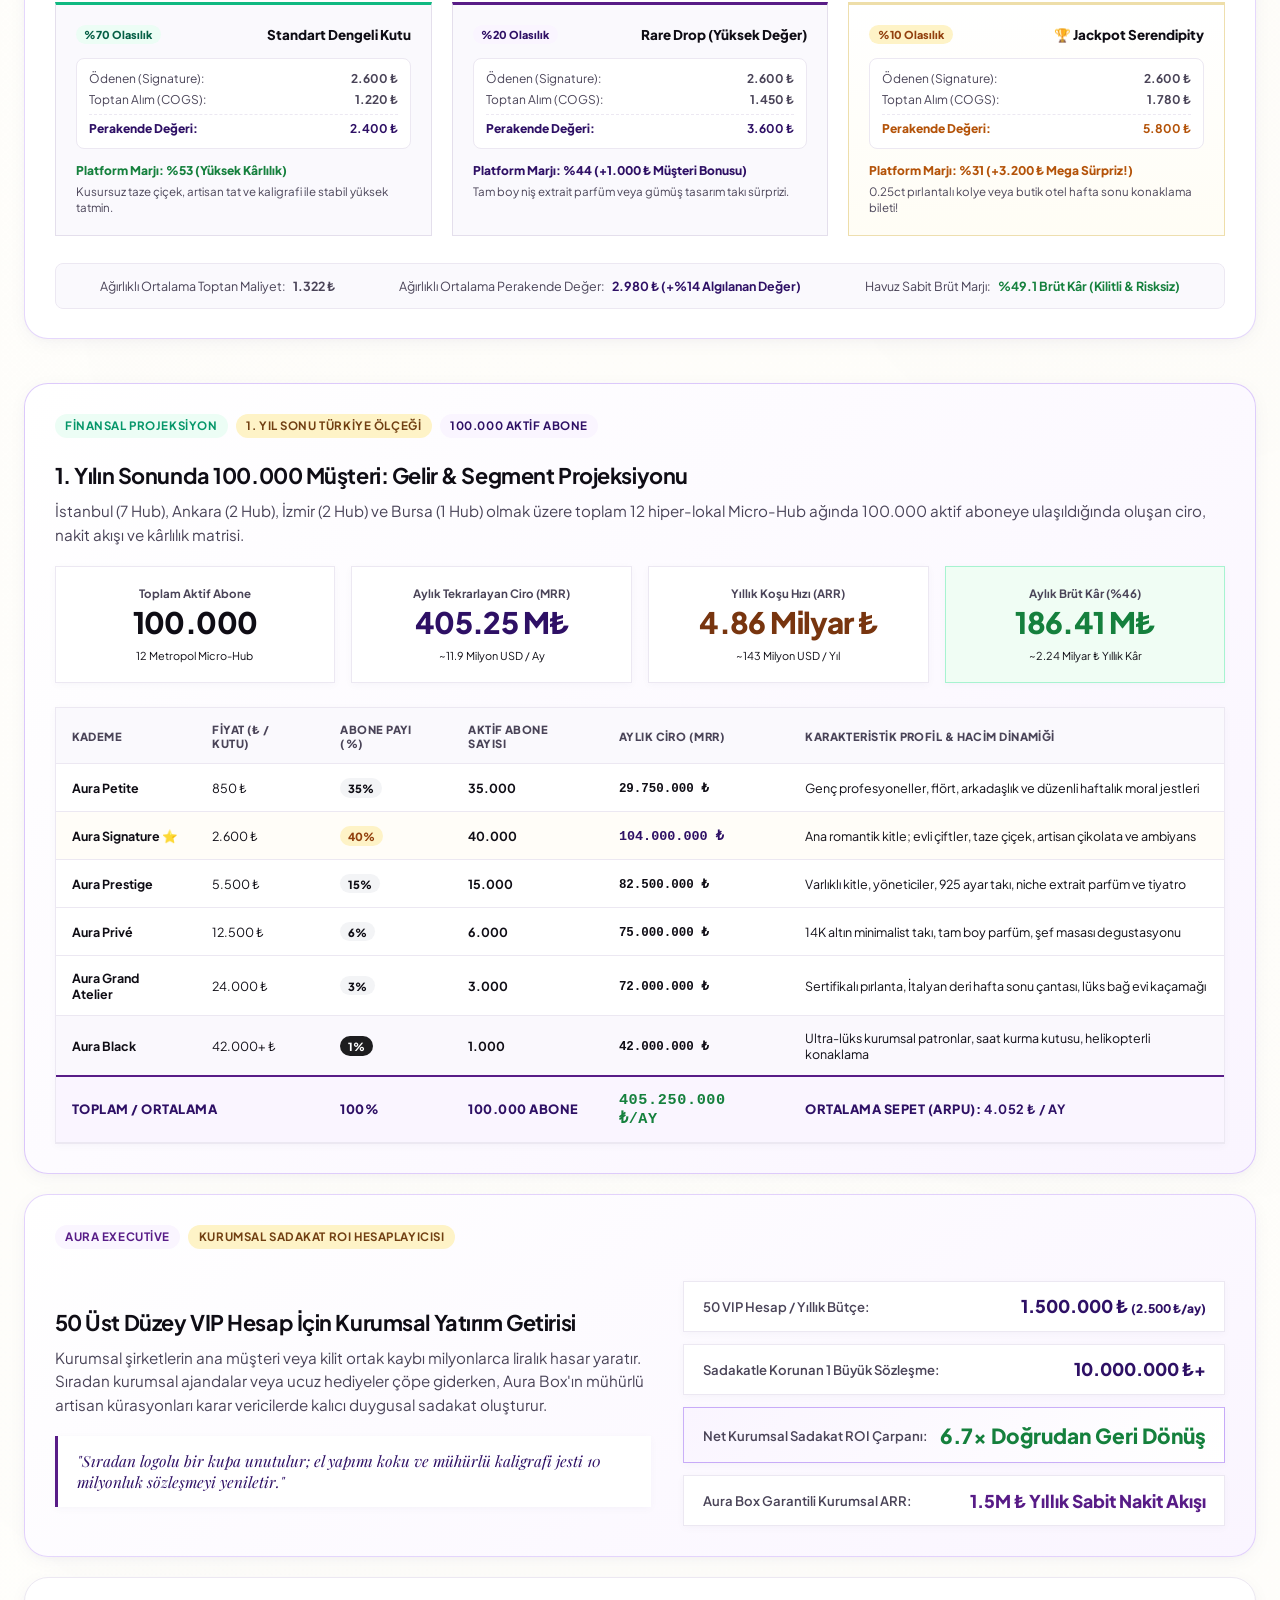
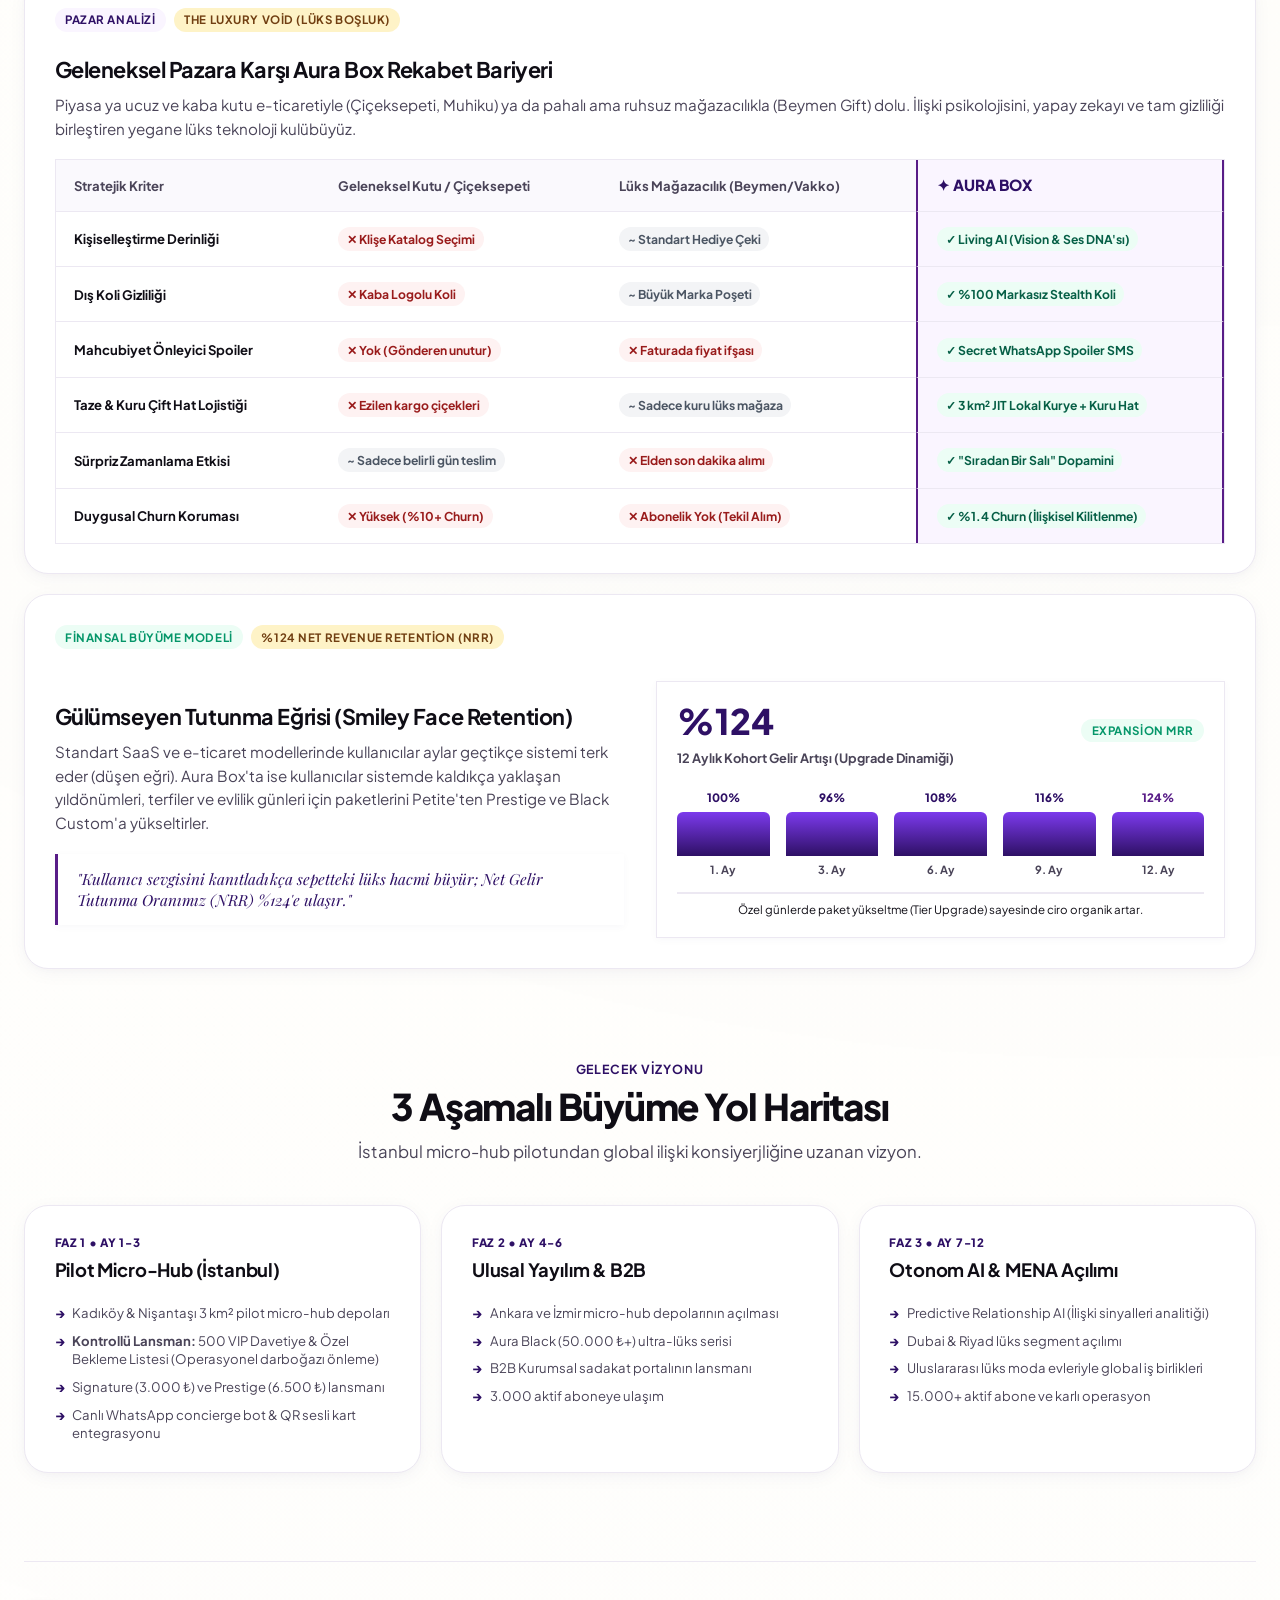
==== commit 92774794: "refactor: add coworker/employee recipient options and remove redundant static boxes section" ====
--- a/sunum/index.html
+++ b/sunum/index.html
@@ -629,6 +629,8 @@
                 <div class="pill-selector-row" id="targetSelector">
                   <button class="selector-pill active" data-target="es">Eş / Partner</button>
                   <button class="selector-pill" data-target="anne">Anne / Baba</button>
+                  <button class="selector-pill" data-target="arkadas">İş Arkadaşı</button>
+                  <button class="selector-pill" data-target="calisan">Çalışan / Ekip</button>
                   <button class="selector-pill" data-target="b2b">İş Ortağı / VIP</button>
                   <button class="selector-pill" data-target="self">Kendime (Self-Reward)</button>
                 </div>
